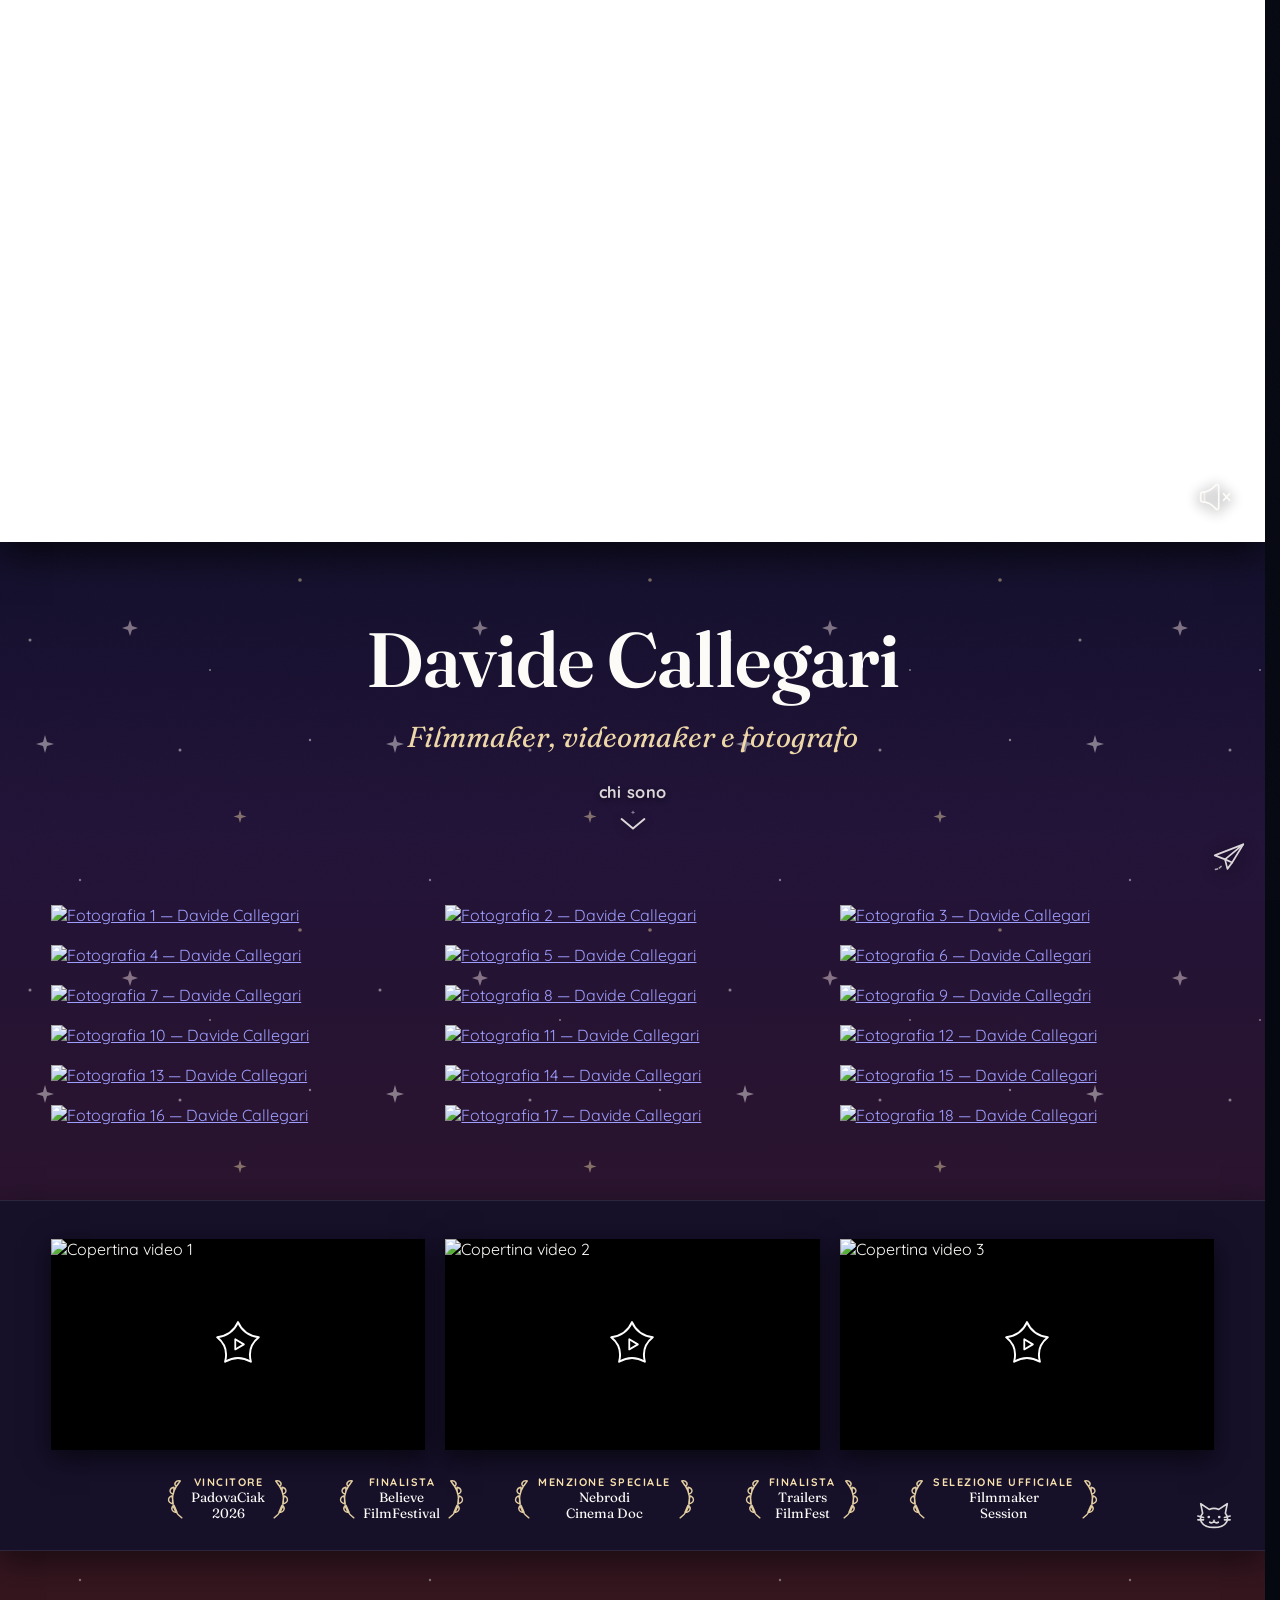
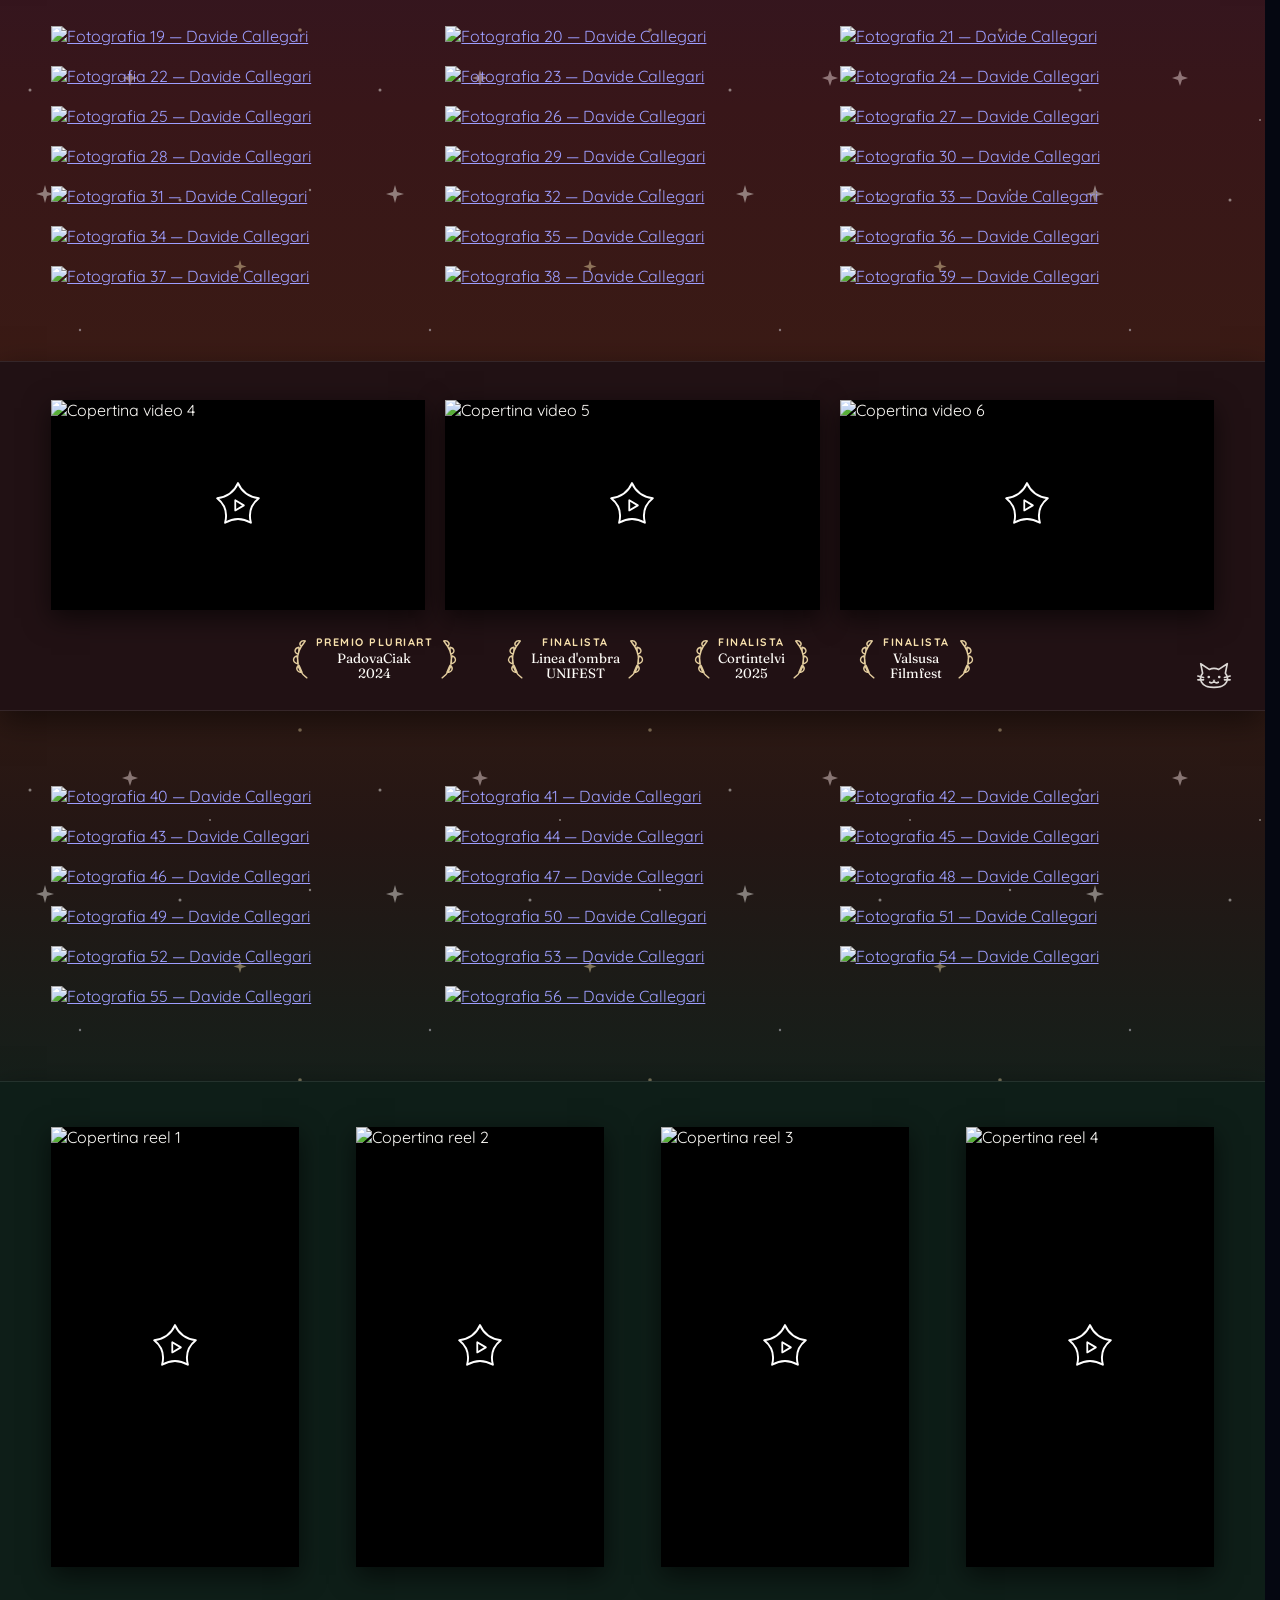
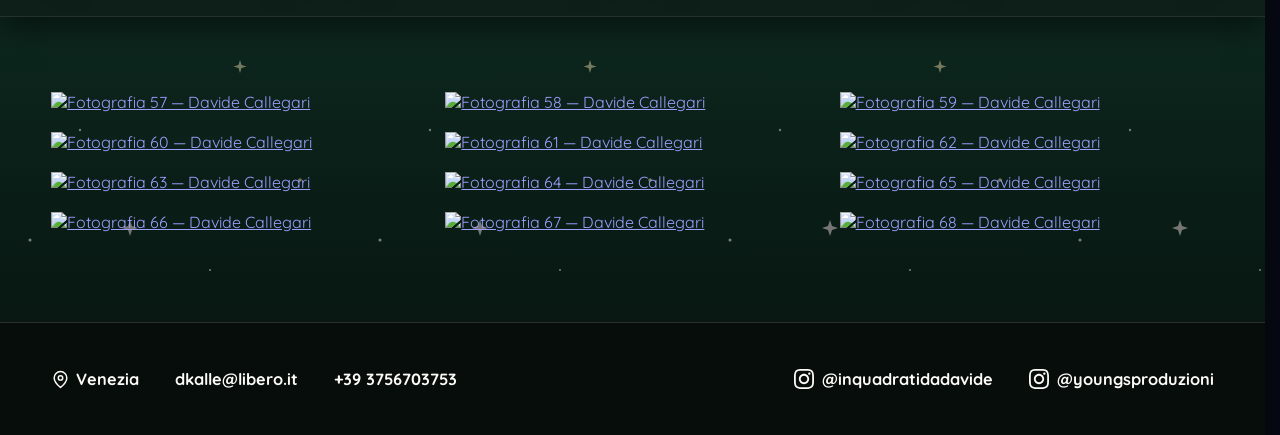
==== index.html @ bd5c9f2c "Add files via upload" ====
<!DOCTYPE html>
<html lang="it">
<head>
    <meta charset="UTF-8">
    <meta name="viewport" content="width=device-width, initial-scale=1.0, viewport-fit=cover">
    <meta name="theme-color" content="#050711">
    <meta name="color-scheme" content="dark">
    <meta name="description" content="Davide Callegari — Filmmaker, videomaker e fotografo a Venezia. Portfolio fotografico, cortometraggi e produzioni video.">
    <link rel="canonical" href="https://davidecallegari.github.io/Portfolio/">
    <title>Davide Callegari — Filmmaker, Videomaker e Fotografo | Venezia</title>

    <link rel="icon" type="image/svg+xml" href="data:image/svg+xml,%3Csvg xmlns='http://www.w3.org/2000/svg' viewBox='0 0 64 64'%3E%3Crect width='64' height='64' rx='16' fill='%230b0e26'/%3E%3Cpath d='M 32,6 Q 38.5,21.5 56,24 Q 42,35 46.5,53 Q 32,44 17.5,53 Q 22,35 8,24 Q 25.5,21.5 32,6 Z' fill='%23F9E2AE' stroke='%23FDFBF7' stroke-width='2.5' stroke-linejoin='round'/%3E%3Ccircle cx='14' cy='14' r='2' fill='%23FDFBF7' opacity='0.8'/%3E%3Cpath d='M 52,10 L 53.2,13.8 L 57,15 L 53.2,16.2 L 52,20 L 50.8,16.2 L 47,15 L 50.8,13.8 Z' fill='%23FCE8E6'/%3E%3C/svg%3E">

    <meta property="og:type" content="website">
    <meta property="og:locale" content="it_IT">
    <meta property="og:url" content="https://davidecallegari.github.io/Portfolio/">
    <meta property="og:title" content="Davide Callegari — Filmmaker, Videomaker e Fotografo (Venezia)">
    <meta property="og:description" content="Portfolio fotografico, cortometraggi e produzioni video.">
    <meta property="og:image" content="https://davidecallegari.github.io/Portfolio/img/img020.jpg">
    <meta name="twitter:card" content="summary_large_image">
    <meta name="twitter:image" content="https://davidecallegari.github.io/Portfolio/img/img020.jpg">

    <script type="application/ld+json">
    {
      "@context": "https://schema.org",
      "@type": "Person",
      "name": "Davide Callegari",
      "jobTitle": "Filmmaker, Videomaker e Fotografo",
      "url": "https://davidecallegari.github.io/Portfolio/",
      "image": "https://davidecallegari.github.io/Portfolio/img/img020.jpg",
      "email": "mailto:dkalle@libero.it",
      "telephone": "+393756703753",
      "address": {
        "@type": "PostalAddress",
        "addressLocality": "Venezia",
        "addressRegion": "Veneto",
        "addressCountry": "IT"
      },
      "sameAs": [
        "https://instagram.com/inquadratidadavide",
        "https://instagram.com/youngsproduzioni"
      ],
      "award": [
        "Vincitore PadovaCiak 2026",
        "Premio Pluriart PadovaCiak 2024",
        "Menzione speciale Nebrodi Cinema Doc",
        "Finalista Believe FilmFestival",
        "Finalista Trailers FilmFest",
        "Finalista Linea d'ombra UNIFEST",
        "Finalista Cortintelvi 2025",
        "Finalista Valsusa Filmfest"
      ]
    }
    </script>

    <link rel="preconnect" href="https://fonts.googleapis.com">
    <link rel="preconnect" href="https://fonts.gstatic.com" crossorigin>
    <link rel="preconnect" href="https://www.youtube.com">
    <link href="https://fonts.googleapis.com/css2?family=Fraunces:ital,opsz,wght@0,9..144,400;0,9..144,600;1,9..144,400&family=Quicksand:wght@500;700&display=swap" rel="stylesheet">
    <link rel="stylesheet" href="style.css">
</head>
<body>

    <svg class="svg-sprite" aria-hidden="true">
        <defs>
            <filter id="hand-ink" x="-15%" y="-15%" width="130%" height="130%">
                <feTurbulence type="fractalNoise" baseFrequency="0.045" numOctaves="2" result="noise" />
                <feDisplacementMap in="SourceGraphic" in2="noise" scale="1.15" xChannelSelector="R" yChannelSelector="G" />
            </filter>
        </defs>

        <symbol id="laurel-left" viewBox="0 0 28 56">
            <path d="M24,52 C10,42 7,22 22,5 M18,45 C11,45 9,39 14,36 C16,40 17,43 18,45 Z M13,34 C6,33 5,27 11,24 C13,28 13,31 13,34 Z M13,22 C7,20 8,14 14,13 C14,16 14,19 13,22 Z M17,12 C13,9 16,4 22,5 C20,8 19,10 17,12 Z" />
        </symbol>
        <symbol id="laurel-right" viewBox="0 0 28 56">
            <path d="M4,52 C18,42 21,22 6,5 M10,45 C17,45 19,39 14,36 C12,40 11,43 10,45 Z M15,34 C22,33 23,27 17,24 C15,28 15,31 15,34 Z M15,22 C21,20 20,14 14,13 C14,16 14,19 15,22 Z M11,12 C15,9 12,4 6,5 C8,8 9,10 11,12 Z" />
        </symbol>
        <symbol id="cute-cat-face" viewBox="0 0 40 40">
            <path d="M8,16 L6,6 L15,12 Q20,10 25,12 L34,6 L32,16 C36,21 35,31 20,31 C5,31 4,21 8,16 Z" />
            <circle class="cat-eye" cx="14.5" cy="20" r="1.4" fill="currentColor" stroke="none" />
            <circle class="cat-eye" cx="25.5" cy="20" r="1.4" fill="currentColor" stroke="none" />
            <path d="M18.5,23 L21.5,23 L20,24.8 Z" fill="currentColor" stroke="none" />
            <path d="M20,24.8 Q17.5,27 15.5,25.5 M20,24.8 Q22.5,27 24.5,25.5 M3,19 L9,20.5 M3,23 L9,23 M37,19 L31,20.5 M37,23 L31,23" />
        </symbol>
        <symbol id="cat-pose-top" viewBox="0 0 50 42">
            <path d="M14,36 C13,25 18,18 25,18 C32,18 37,25 36,36 M17,20 L15,10 L22,16 Q25,15 28,16 L35,10 L33,20" />
            <circle cx="17" cy="36" r="3" />
            <circle cx="33" cy="36" r="3" />
            <path d="M36,33 Q45,27 43,19" fill="none" />
            <circle cx="22" cy="22" r="1.1" fill="#FFFFFF" />
            <circle cx="28" cy="22" r="1.1" fill="#FFFFFF" />
        </symbol>
        <symbol id="cat-pose-side" viewBox="0 0 50 50">
            <path d="M12,46 C14,32 16,25 23,25 C30,25 32,35 30,46" />
            <circle cx="21" cy="18" r="7" />
            <path d="M15,14 L14,6 L20,11 M27,14 L28,6 L22,11 M15,28 L4,24 M15,33 L4,31" />
            <path d="M30,44 Q41,42 39,31" fill="none" />
        </symbol>
        <symbol id="star-play-icon" viewBox="0 0 64 64">
            <path d="M 32,4 Q 39,20.5 58.6,23.4 Q 43.5,35.5 48.5,54.7 Q 32,45 15.5,54.7 Q 20.5,35.5 5.4,23.4 Q 25,20.5 32,4 Z" fill="none" stroke="currentColor" stroke-width="2.5" stroke-linecap="round" stroke-linejoin="round" />
            <polygon points="28.5,26 28.5,39 39.5,32.5" fill="none" stroke="currentColor" stroke-width="2.3" stroke-linecap="round" stroke-linejoin="round" />
        </symbol>
        <symbol id="ig-logo" viewBox="0 0 24 24">
            <path d="M12 2.163c3.204 0 3.584.012 4.85.07 3.252.148 4.771 1.691 4.919 4.919.058 1.265.069 1.645.069 4.849 0 3.205-.012 3.584-.069 4.849-.149 3.225-1.664 4.771-4.919 4.919-1.266.058-1.644.07-4.85.07-3.204 0-3.584-.012-4.849-.07-3.26-.149-4.771-1.699-4.919-4.92-.058-1.265-.07-1.644-.07-4.849 0-3.204.013-3.583.07-4.849.149-3.227 1.664-4.771 4.919-4.919 1.266-.057 1.645-.069 4.849-.069zm0-2.163c-3.259 0-3.667.014-4.947.072-4.358.2-6.78 2.618-6.98 6.98-.059 1.281-.073 1.689-.073 4.948 0 3.259.014 3.668.072 4.948.2 4.358 2.618 6.78 6.98 6.98 1.281.058 1.689.072 4.948.072 3.259 0 3.668-.014 4.948-.072 4.354-.2 6.782-2.618 6.979-6.98.059-1.28.073-1.689.073-4.948 0-3.259-.014-3.667-.072-4.947-.196-4.354-2.617-6.78-6.979-6.98-1.281-.059-1.69-.073-4.949-.073zm0 5.838c-3.403 0-6.162 2.759-6.162 6.162s2.759 6.163 6.162 6.163 6.162-2.759 6.162-6.163c0-3.403-2.759-6.162-6.162-6.162zm0 10.162c-2.209 0-4-1.79-4-4 0-2.209 1.791-4 4-4s4 1.791 4 4c0 2.21-1.791 4-4 4zm6.406-11.845c-.796 0-1.441.645-1.441 1.44s.645 1.44 1.441 1.44c.795 0 1.439-.645 1.439-1.44s-.644-1.44-1.439-1.44z"/>
        </symbol>
        <symbol id="location-pin-icon" viewBox="0 0 24 24">
            <path d="M 12,2 C 7.5,2 4,5.5 4,10 C 4,15.5 12,22 12,22 C 12,22 20,15.5 20,10 C 20,5.5 16.5,2 12,2 Z" />
            <circle cx="12" cy="10" r="2.8" />
        </symbol>
        <symbol id="letter-page-icon" viewBox="0 0 24 24">
            <path d="M 5,3 L 15,3 L 19,7 L 19,21 L 5,21 Z" />
            <path d="M 14.5,3 L 14.5,7.5 L 19,7.5" />
            <line x1="8.5" y1="12" x2="15.5" y2="12" />
            <line x1="8.5" y1="16" x2="13.5" y2="16" />
        </symbol>
        <symbol id="sound-off-icon" viewBox="0 0 40 40">
            <path d="M 6,17 C 6,15 7.5,14.5 10,14.5 C 14,14.5 18.5,11 22,7.5 C 23.5,6 25,7 25,9.5 L 25,30.5 C 25,33 23.5,34 22,32.5 C 18.5,29 14,25.5 10,25.5 C 7.5,25.5 6,25 6,23 Z" />
            <path d="M 10,15 L 10,25" opacity="0.65" />
            <path d="M 30,16.5 L 36.5,23.5 M 36.5,16.5 L 30,23.5" />
        </symbol>
        <symbol id="sound-on-icon" viewBox="0 0 40 40">
            <path d="M 6,17 C 6,15 7.5,14.5 10,14.5 C 14,14.5 18.5,11 22,7.5 C 23.5,6 25,7 25,9.5 L 25,30.5 C 25,33 23.5,34 22,32.5 C 18.5,29 14,25.5 10,25.5 C 7.5,25.5 6,25 6,23 Z" />
            <path d="M 10,15 L 10,25" opacity="0.65" />
            <path d="M 29.5,15 C 32.5,17.8 32.5,22.2 29.5,25" />
            <path d="M 33.5,11 C 38,16 38,24 33.5,29" />
        </symbol>
        <symbol id="paper-plane-icon" viewBox="0 0 48 48">
            <path d="M 42,8 L 6,22 L 19,27 L 42,8 Z" />
            <path d="M 19,27 L 22,39 L 28,31" />
            <path d="M 42,8 L 28,31 L 19,27" />
            <path d="M 14,36 Q 9,41 4,39" stroke-dasharray="2.5 3" opacity="0.75" />
        </symbol>
        <symbol id="balloon-up-icon" viewBox="0 0 48 48">
            <path d="M 24,4 C 14,4 10,12 10,20 C 10,29 18,34 24,35 C 30,34 38,29 38,20 C 38,12 34,4 24,4 Z" />
            <polygon points="22,35 26,35 24,38" />
            <path d="M 24,38 Q 28,42 23,45 Q 19,47 24,48" fill="none" />
            <path d="M 16,13 Q 15,18 17,22" opacity="0.65" />
            <path d="M 21,17 L 24,13 L 27,17" />
        </symbol>
        <symbol id="holder-triangle" viewBox="0 0 40 40">
            <path d="M 3,34 L 3,6 Q 3,3 6,3 L 34,3 Q 37,3 34.5,5.5 L 5.5,34.5 Q 3,37 3,34 Z" fill="currentColor" stroke="#FDFBF7" stroke-width="1.8" stroke-linejoin="round" stroke-linecap="round" />
        </symbol>
        <symbol id="holder-tape" viewBox="0 0 82 28">
            <path d="M 5,4 Q 41,2.5 77,4 Q 79,14 77,24 Q 41,25.5 5,24 Q 3,14 5,4 Z" fill="rgba(249, 226, 174, 0.42)" stroke="#FDFBF7" stroke-width="1.7" stroke-linejoin="round" stroke-linecap="round" />
        </symbol>
        <symbol id="holder-star-pin" viewBox="0 0 36 36">
            <path d="M 18,3 Q 21.5,12.5 31.5,14 Q 23.5,20.5 26,30.5 Q 18,25 10,30.5 Q 12.5,20.5 4.5,14 Q 14.5,12.5 18,3 Z" fill="#F9E2AE" stroke="#FDFBF7" stroke-width="1.8" stroke-linejoin="round" stroke-linecap="round" />
            <circle cx="18" cy="18" r="2.2" fill="#161029" />
        </symbol>
        <symbol id="holder-peg" viewBox="0 0 24 44">
            <rect x="5" y="2" width="14" height="38" rx="6" fill="#FCE8E6" stroke="#FDFBF7" stroke-width="1.8" />
            <line x1="5" y1="21" x2="19" y2="21" stroke="#161029" stroke-width="1.6" stroke-linecap="round" />
            <circle cx="12" cy="14" r="2" fill="#161029" />
        </symbol>
        <symbol id="hanging-star-close" viewBox="0 0 54 125">
            <line x1="27" y1="-25" x2="27" y2="66" stroke="currentColor" stroke-width="1.65" stroke-dasharray="3 3" />
            <circle cx="27" cy="66" r="2.5" fill="none" stroke="currentColor" stroke-width="1.65" />
            <path d="M 27,69 Q 33,83 49,85.5 Q 36.5,95.5 40.5,111.5 Q 27,103.5 13.5,111.5 Q 17.5,95.5 5,85.5 Q 21,83 27,69 Z" fill="#090c18" stroke="currentColor" stroke-width="2.1" stroke-linejoin="round" />
            <path d="M 22.5,89.5 L 31.5,98.5 M 31.5,89.5 L 22.5,98.5" stroke="currentColor" stroke-width="2.1" stroke-linecap="round" />
        </symbol>
        <symbol id="link-chain-icon" viewBox="0 0 32 32">
            <path d="M 13,19 L 19,13" />
            <path d="M 15,10 L 18.5,6.5 C 20.8,4.2 24.5,4.2 26.8,6.5 C 29.1,8.8 29.1,12.5 26.8,14.8 L 23,18.5" />
            <path d="M 17,22 L 13.5,25.5 C 11.2,27.8 7.5,27.8 5.2,25.5 C 2.9,23.2 2.9,19.5 5.2,17.2 L 9,13.5" />
        </symbol>
        <symbol id="whimsy-arrow-prev" viewBox="0 0 48 48">
            <path d="M 38,24 C 28,22 18,23 10,24" />
            <path d="M 21,13 C 16,18 13,22 9,24 C 13,26 16,30 21,35" />
            <path d="M 41,19 L 43,24 L 41,29" stroke-width="1.6" opacity="0.75" />
        </symbol>
        <symbol id="whimsy-arrow-next" viewBox="0 0 48 48">
            <path d="M 10,24 C 20,22 30,23 38,24" />
            <path d="M 27,13 C 32,18 35,22 39,24 C 35,26 32,30 27,35" />
            <path d="M 7,19 L 5,24 L 7,29" stroke-width="1.6" opacity="0.75" />
        </symbol>
    </svg>

    <!-- 1. HERO VIDEO 21:9 -->
    <div class="hero-video-container" id="heroContainer">
        <div class="hero-click-overlay" id="heroOverlay" title="Clicca per attivare l'audio"></div>
        <button class="hero-sound-btn" id="heroSoundBtn" type="button" aria-label="Attiva o disattiva audio" title="Attiva audio">
            <svg aria-hidden="true" class="icon-sound-off"><use href="#sound-off-icon"></use></svg>
            <svg aria-hidden="true" class="icon-sound-on"><use href="#sound-on-icon"></use></svg>
        </button>
        <iframe
            id="heroIframe"
            src="https://www.youtube.com/embed/4aja6p8wSnA?enablejsapi=1&origin=https%3A%2F%2Fdavidecallegari.github.io&autoplay=1&mute=1&controls=1&loop=1&playlist=4aja6p8wSnA&rel=0&modestbranding=1&playsinline=1"
            title="Showreel Davide Callegari"
            allow="accelerometer; autoplay; clipboard-write; encrypted-media; gyroscope; picture-in-picture; web-share"
            referrerpolicy="strict-origin-when-cross-origin"
            allowfullscreen>
        </iframe>
    </div>

    <!-- 2. HEADER E BIO A SCOMPARSA -->
    <header class="header-text">
        <h1>Davide Callegari</h1>
        <p class="subtitle">Filmmaker, videomaker e fotografo</p>

        <div class="bio-toggle-wrap">
            <button class="bio-arrow-btn" id="bioArrowBtn" type="button" aria-expanded="false" aria-controls="bioDrawer">
                <span class="bio-btn-label">chi sono</span>
                <span class="bio-icon-bobber">
                    <svg aria-hidden="true" viewBox="0 0 40 28">
                        <path class="bio-sparkle" d="M 20,1 L 21.4,4.6 L 25,6 L 21.4,7.4 L 20,11 L 18.6,7.4 L 15,6 L 18.6,4.6 Z" />
                        <path d="M 8,13 L 20,23 L 32,13" />
                    </svg>
                </span>
            </button>

            <div class="bio-drawer" id="bioDrawer">
                <div class="bio-drawer-inner">
                    <div class="bio-content">
                        <div class="bio-photo-card">
                            <svg aria-hidden="true" class="bio-photo-tape"><use href="#holder-tape"></use></svg>
                            <picture>
                                <source srcset="img/webp/profile.webp" type="image/webp">
                                <img src="img/profile.jpg" alt="Davide Callegari" loading="lazy" decoding="async">
                            </picture>
                        </div>

                        <div class="bio-text-col">
                            <p>
                                Basato a Venezia, racconto storie attraverso il cinema, il video e la fotografia.<br>
                                Mi occupo di direzione della fotografia e montaggio per i social, commercial, spettacoli teatrali, e la mia passione: cortometraggi e documentari.
                            </p>
                            <p class="bio-cta-line">
                                Costruiamo la prossima storia insieme!
                            </p>
                            <a class="cv-download-link" href="Davide_Callegari_CV.pdf" target="_blank" rel="noopener">
                                <svg aria-hidden="true"><use href="#letter-page-icon"></use></svg>
                                Scarica il mio curriculum
                            </a>
                        </div>
                    </div>
                </div>
            </div>
        </div>
    </header>

    <!-- PULSANTE VIAGGIO (AEROPLANINO / PALLONCINO) -->
    <button class="magic-travel-btn" id="magicTravelBtn" type="button" aria-label="Vai ai contatti" title="Contatti">
        <svg class="icon-plane" aria-hidden="true"><use href="#paper-plane-icon"></use></svg>
        <svg class="icon-balloon" aria-hidden="true"><use href="#balloon-up-icon"></use></svg>
    </button>

    <main>
        <!-- BLOCCO 1: FOTO 001 - 018 -->
        <section class="photo-grid" aria-label="Fotografie 1–18" data-start="1" data-end="18"></section>

        <!-- PRIMA STRISCIA DI 3 VIDEO + ALLORI + BACKSTAGE -->
        <section class="video-strip-wrapper" aria-label="Video, premi e backstage — prima raccolta" data-bts-start="1">
            <div class="video-strip">
                <div class="media-card">
                    <div class="video-item" role="button" tabindex="0" aria-label="Riproduci video 1" data-video-id="9a40Hy3DSAI">
                        <a class="pdf-video-link" href="https://www.youtube.com/watch?v=9a40Hy3DSAI" target="_blank" rel="noopener" tabindex="-1" aria-hidden="true"></a>
                        <picture>
                            <source srcset="img/webp/vid001.webp" type="image/webp">
                            <img class="video-thumb" src="img/vid001.jpg" alt="Copertina video 1" loading="lazy" decoding="async">
                        </picture>
                        <div class="custom-play-btn"><svg aria-hidden="true"><use href="#star-play-icon"></use></svg></div>
                    </div>
                    <div class="media-credits">
                        <div class="media-credits-inner">
                            <span class="credit-tag">2026</span>
                            <span class="credit-role">Scrittura, Regia, Fotografia e Montaggio</span>
                        </div>
                    </div>
                </div>

                <div class="media-card">
                    <div class="video-item" role="button" tabindex="0" aria-label="Riproduci video 2" data-video-id="86RHF9YArcw">
                        <a class="pdf-video-link" href="https://www.youtube.com/watch?v=86RHF9YArcw" target="_blank" rel="noopener" tabindex="-1" aria-hidden="true"></a>
                        <picture>
                            <source srcset="img/webp/vid002.webp" type="image/webp">
                            <img class="video-thumb" src="img/vid002.jpg" alt="Copertina video 2" loading="lazy" decoding="async">
                        </picture>
                        <div class="custom-play-btn"><svg aria-hidden="true"><use href="#star-play-icon"></use></svg></div>
                    </div>
                    <div class="media-credits">
                        <div class="media-credits-inner">
                            <span class="credit-tag">2024</span>
                            <span class="credit-role">Regia, Fotografia e Montaggio</span>
                        </div>
                    </div>
                </div>

                <div class="media-card">
                    <div class="video-item" role="button" tabindex="0" aria-label="Riproduci video 3" data-video-id="VC0OFUSWQrQ">
                        <a class="pdf-video-link" href="https://www.youtube.com/watch?v=VC0OFUSWQrQ" target="_blank" rel="noopener" tabindex="-1" aria-hidden="true"></a>
                        <picture>
                            <source srcset="img/webp/vid003.webp" type="image/webp">
                            <img class="video-thumb" src="img/vid003.jpg" alt="Copertina video 3" loading="lazy" decoding="async">
                        </picture>
                        <div class="custom-play-btn"><svg aria-hidden="true"><use href="#star-play-icon"></use></svg></div>
                    </div>
                    <div class="media-credits">
                        <div class="media-credits-inner">
                            <span class="credit-tag">2024</span>
                            <span class="credit-role">Scrittura, Fotografia e Montaggio</span>
                        </div>
                    </div>
                </div>
            </div>

            <div class="laurels-row">
                <div class="laurel-badge">
                    <svg aria-hidden="true" class="laurel-branch"><use href="#laurel-left"></use></svg>
                    <div class="laurel-content">
                        <span class="laurel-podium">Vincitore</span>
                        <span class="laurel-festival">PadovaCiak<br>2026</span>
                    </div>
                    <svg aria-hidden="true" class="laurel-branch"><use href="#laurel-right"></use></svg>
                </div>
                <div class="laurel-badge">
                    <svg aria-hidden="true" class="laurel-branch"><use href="#laurel-left"></use></svg>
                    <div class="laurel-content">
                        <span class="laurel-podium">Finalista</span>
                        <span class="laurel-festival">Believe<br>FilmFestival</span>
                    </div>
                    <svg aria-hidden="true" class="laurel-branch"><use href="#laurel-right"></use></svg>
                </div>
                <div class="laurel-badge">
                    <svg aria-hidden="true" class="laurel-branch"><use href="#laurel-left"></use></svg>
                    <div class="laurel-content">
                        <span class="laurel-podium">Menzione speciale</span>
                        <span class="laurel-festival">Nebrodi<br>Cinema Doc</span>
                    </div>
                    <svg aria-hidden="true" class="laurel-branch"><use href="#laurel-right"></use></svg>
                </div>
                <div class="laurel-badge">
                    <svg aria-hidden="true" class="laurel-branch"><use href="#laurel-left"></use></svg>
                    <div class="laurel-content">
                        <span class="laurel-podium">Finalista</span>
                        <span class="laurel-festival">Trailers<br>FilmFest</span>
                    </div>
                    <svg aria-hidden="true" class="laurel-branch"><use href="#laurel-right"></use></svg>
                </div>
                <div class="laurel-badge">
                    <svg aria-hidden="true" class="laurel-branch"><use href="#laurel-left"></use></svg>
                    <div class="laurel-content">
                        <span class="laurel-podium">Selezione ufficiale</span>
                        <span class="laurel-festival">Filmmaker<br>Session</span>
                    </div>
                    <svg aria-hidden="true" class="laurel-branch"><use href="#laurel-right"></use></svg>
                </div>
            </div>

            <div class="bts-layer"></div>
            <button class="cat-toggle-btn" type="button" aria-expanded="false" aria-label="Mostra foto backstage">
                <svg aria-hidden="true"><use href="#cute-cat-face"></use></svg>
            </button>
        </section>

        <!-- BLOCCO 2: FOTO 019 - 039 -->
        <section class="photo-grid" aria-label="Fotografie 19–39" data-start="19" data-end="39"></section>

        <!-- SECONDA STRISCIA DI 3 VIDEO + ALLORI + BACKSTAGE -->
        <section class="video-strip-wrapper warm-strip" aria-label="Video, premi e backstage — seconda raccolta" data-bts-start="8">
            <div class="video-strip">
                <div class="media-card">
                    <div class="video-item" role="button" tabindex="0" aria-label="Riproduci video 4" data-video-id="nktAgFjmnHU">
                        <a class="pdf-video-link" href="https://www.youtube.com/watch?v=nktAgFjmnHU" target="_blank" rel="noopener" tabindex="-1" aria-hidden="true"></a>
                        <picture>
                            <source srcset="img/webp/vid004.webp" type="image/webp">
                            <img class="video-thumb" src="img/vid004.jpg" alt="Copertina video 4" loading="lazy" decoding="async">
                        </picture>
                        <div class="custom-play-btn"><svg aria-hidden="true"><use href="#star-play-icon"></use></svg></div>
                    </div>
                    <div class="media-credits">
                        <div class="media-credits-inner">
                            <span class="credit-tag">2025</span>
                            <span class="credit-role">Scrittura, Regia, Fotografia e Montaggio</span>
                        </div>
                    </div>
                </div>

                <div class="media-card">
                    <div class="video-item" role="button" tabindex="0" aria-label="Riproduci video 5" data-video-id="mMOQ_uHplX8">
                        <a class="pdf-video-link" href="https://www.youtube.com/watch?v=mMOQ_uHplX8" target="_blank" rel="noopener" tabindex="-1" aria-hidden="true"></a>
                        <picture>
                            <source srcset="img/webp/vid005.webp" type="image/webp">
                            <img class="video-thumb" src="img/vid005.jpg" alt="Copertina video 5" loading="lazy" decoding="async">
                        </picture>
                        <div class="custom-play-btn"><svg aria-hidden="true"><use href="#star-play-icon"></use></svg></div>
                    </div>
                    <div class="media-credits">
                        <div class="media-credits-inner">
                            <span class="credit-tag">2026</span>
                            <span class="credit-role">Fotografia e Montaggio</span>
                        </div>
                    </div>
                </div>

                <div class="media-card">
                    <div class="video-item" role="button" tabindex="0" aria-label="Riproduci video 6" data-video-id="4HT3OBEWtPw">
                        <a class="pdf-video-link" href="https://www.youtube.com/watch?v=4HT3OBEWtPw" target="_blank" rel="noopener" tabindex="-1" aria-hidden="true"></a>
                        <picture>
                            <source srcset="img/webp/vid006.webp" type="image/webp">
                            <img class="video-thumb" src="img/vid006.jpg" alt="Copertina video 6" loading="lazy" decoding="async">
                        </picture>
                        <div class="custom-play-btn"><svg aria-hidden="true"><use href="#star-play-icon"></use></svg></div>
                    </div>
                    <div class="media-credits">
                        <div class="media-credits-inner">
                            <span class="credit-tag">2025</span>
                            <span class="credit-role">Scrittura, Regia, Fotografia e Montaggio</span>
                        </div>
                    </div>
                </div>
            </div>

            <div class="laurels-row">
                <div class="laurel-badge">
                    <svg aria-hidden="true" class="laurel-branch"><use href="#laurel-left"></use></svg>
                    <div class="laurel-content">
                        <span class="laurel-podium">Premio Pluriart</span>
                        <span class="laurel-festival">PadovaCiak<br>2024</span>
                    </div>
                    <svg aria-hidden="true" class="laurel-branch"><use href="#laurel-right"></use></svg>
                </div>
                <div class="laurel-badge">
                    <svg aria-hidden="true" class="laurel-branch"><use href="#laurel-left"></use></svg>
                    <div class="laurel-content">
                        <span class="laurel-podium">Finalista</span>
                        <span class="laurel-festival">Linea d'ombra<br>UNIFEST</span>
                    </div>
                    <svg aria-hidden="true" class="laurel-branch"><use href="#laurel-right"></use></svg>
                </div>
                <div class="laurel-badge">
                    <svg aria-hidden="true" class="laurel-branch"><use href="#laurel-left"></use></svg>
                    <div class="laurel-content">
                        <span class="laurel-podium">Finalista</span>
                        <span class="laurel-festival">Cortintelvi<br>2025</span>
                    </div>
                    <svg aria-hidden="true" class="laurel-branch"><use href="#laurel-right"></use></svg>
                </div>
                <div class="laurel-badge">
                    <svg aria-hidden="true" class="laurel-branch"><use href="#laurel-left"></use></svg>
                    <div class="laurel-content">
                        <span class="laurel-podium">Finalista</span>
                        <span class="laurel-festival">Valsusa<br>Filmfest</span>
                    </div>
                    <svg aria-hidden="true" class="laurel-branch"><use href="#laurel-right"></use></svg>
                </div>
            </div>

            <div class="bts-layer"></div>
            <button class="cat-toggle-btn" type="button" aria-expanded="false" aria-label="Mostra foto backstage">
                <svg aria-hidden="true"><use href="#cute-cat-face"></use></svg>
            </button>
        </section>

        <!-- BLOCCO 3: FOTO 040 - 056 -->
        <section class="photo-grid" aria-label="Fotografie 40–56" data-start="40" data-end="56"></section>

        <!-- TERZA STRISCIA: 4 REEL VERTICALI DA INSTAGRAM -->
        <section class="video-strip-wrapper green-strip" aria-label="Reel Instagram">
            <div class="reel-strip">
                <div class="media-card">
                    <div class="reel-item" role="button" tabindex="0" aria-label="Riproduci reel 1" data-reel-id="DBtp_pJIaGO">
                        <a class="pdf-video-link" href="https://www.instagram.com/reel/DBtp_pJIaGO/" target="_blank" rel="noopener" tabindex="-1" aria-hidden="true"></a>
                        <picture>
                            <source srcset="img/webp/reel001.webp" type="image/webp">
                            <img class="video-thumb" src="img/reel001.jpg" alt="Copertina reel 1" loading="lazy" decoding="async">
                        </picture>
                        <div class="custom-play-btn"><svg aria-hidden="true"><use href="#star-play-icon"></use></svg></div>
                    </div>
                    <div class="media-credits">
                        <div class="media-credits-inner">
                            <span class="credit-tag">2025</span>
                            <span class="credit-role">EOS Biosapori</span>
                        </div>
                    </div>
                </div>

                <div class="media-card">
                    <div class="reel-item" role="button" tabindex="0" aria-label="Riproduci reel 2" data-reel-id="DZ4XXN4ge1t">
                        <a class="pdf-video-link" href="https://www.instagram.com/reel/DZ4XXN4ge1t/" target="_blank" rel="noopener" tabindex="-1" aria-hidden="true"></a>
                        <picture>
                            <source srcset="img/webp/reel002.webp" type="image/webp">
                            <img class="video-thumb" src="img/reel002.jpg" alt="Copertina reel 2" loading="lazy" decoding="async">
                        </picture>
                        <div class="custom-play-btn"><svg aria-hidden="true"><use href="#star-play-icon"></use></svg></div>
                    </div>
                    <div class="media-credits">
                        <div class="media-credits-inner">
                            <span class="credit-tag">2026</span>
                            <span class="credit-role">EOS Calendula</span>
                        </div>
                    </div>
                </div>

                <div class="media-card">
                    <div class="reel-item" role="button" tabindex="0" aria-label="Riproduci reel 3" data-reel-id="DENng7ZOuzV">
                        <a class="pdf-video-link" href="https://www.instagram.com/reel/DENng7ZOuzV/" target="_blank" rel="noopener" tabindex="-1" aria-hidden="true"></a>
                        <picture>
                            <source srcset="img/webp/reel003.webp" type="image/webp">
                            <img class="video-thumb" src="img/reel003.jpg" alt="Copertina reel 3" loading="lazy" decoding="async">
                        </picture>
                        <div class="custom-play-btn"><svg aria-hidden="true"><use href="#star-play-icon"></use></svg></div>
                    </div>
                    <div class="media-credits">
                        <div class="media-credits-inner">
                            <span class="credit-tag">2024</span>
                            <span class="credit-role">UniFERPI Padova</span>
                        </div>
                    </div>
                </div>

                <div class="media-card">
                    <div class="reel-item" role="button" tabindex="0" aria-label="Riproduci reel 4" data-reel-id="DGcyRN5CkK0">
                        <a class="pdf-video-link" href="https://www.instagram.com/reel/DGcyRN5CkK0/" target="_blank" rel="noopener" tabindex="-1" aria-hidden="true"></a>
                        <picture>
                            <source srcset="img/webp/reel004.webp" type="image/webp">
                            <img class="video-thumb" src="img/reel004.jpg" alt="Copertina reel 4" loading="lazy" decoding="async">
                        </picture>
                        <div class="custom-play-btn"><svg aria-hidden="true"><use href="#star-play-icon"></use></svg></div>
                    </div>
                    <div class="media-credits">
                        <div class="media-credits-inner">
                            <span class="credit-tag">2025</span>
                            <span class="credit-role">Irruzioni Festival</span>
                        </div>
                    </div>
                </div>
            </div>
        </section>

        <!-- BLOCCO 4: FOTO 057 - 068 -->
        <section class="photo-grid" aria-label="Fotografie 57–68" data-start="57" data-end="68"></section>
    </main>

    <!-- 5. FOOTER -->
    <footer id="contactFooter">
        <div class="footer-left">
            <span class="footer-location">
                <svg aria-hidden="true" class="pin-icon"><use href="#location-pin-icon"></use></svg>
                Venezia
            </span>
            <a href="mailto:dkalle@libero.it" data-copy="dkalle@libero.it" title="Clicca per copiare l'email">
                <span class="copy-toast" aria-hidden="true">Copiato!</span>
                dkalle@libero.it
            </a>
            <a href="tel:+393756703753" data-copy="+39 3756703753" title="Clicca per copiare il numero">
                <span class="copy-toast" aria-hidden="true">Copiato!</span>
                +39 3756703753
            </a>
        </div>
        <div class="footer-right">
            <a href="https://instagram.com/inquadratidadavide" target="_blank" rel="noopener noreferrer">
                <svg aria-hidden="true" class="ig-icon"><use href="#ig-logo"></use></svg>
                @inquadratidadavide
            </a>
            <a href="https://instagram.com/youngsproduzioni" target="_blank" rel="noopener noreferrer">
                <svg aria-hidden="true" class="ig-icon"><use href="#ig-logo"></use></svg>
                @youngsproduzioni
            </a>
        </div>
        <span class="sr-only" id="contactStatus" role="status" aria-live="polite"></span>
    </footer>

    <!-- 6. LIGHTBOX WHIMSY -->
    <div class="lightbox-modal" id="lightboxModal" role="dialog" aria-modal="true" aria-hidden="true" aria-label="Visualizzatore fotografia">
        <button class="lb-share-btn" id="lbShareBtn" type="button" aria-label="Copia link foto" title="Copia link foto">
            <svg aria-hidden="true"><use href="#link-chain-icon"></use></svg>
            <span class="share-toast" id="shareToast" aria-live="polite">Copiato!</span>
        </button>

        <button class="lb-hanging-close" id="lbCloseBtn" type="button" aria-label="Chiudi foto" title="Chiudi">
            <svg aria-hidden="true"><use href="#hanging-star-close"></use></svg>
        </button>

        <button class="lb-nav-btn lb-prev" id="lbPrevBtn" type="button" aria-label="Foto precedente">
            <svg aria-hidden="true"><use href="#whimsy-arrow-prev"></use></svg>
        </button>

        <div class="lightbox-stage" id="lightboxStage" data-section="1">
            <img class="lightbox-img" id="lightboxImg" alt="Fotografia ingrandita">

            <div class="lb-holder-layer">
                <svg aria-hidden="true" class="lb-mount mount-sec-1 tri-tl"><use href="#holder-triangle"></use></svg>
                <svg aria-hidden="true" class="lb-mount mount-sec-1 tri-tr"><use href="#holder-triangle"></use></svg>
                <svg aria-hidden="true" class="lb-mount mount-sec-1 tri-bl"><use href="#holder-triangle"></use></svg>
                <svg aria-hidden="true" class="lb-mount mount-sec-1 tri-br"><use href="#holder-triangle"></use></svg>

                <svg aria-hidden="true" class="lb-mount mount-sec-2 tape-tr"><use href="#holder-tape"></use></svg>
                <svg aria-hidden="true" class="lb-mount mount-sec-2 tape-bl"><use href="#holder-tape"></use></svg>

                <svg aria-hidden="true" class="lb-mount mount-sec-3 star-pin-tl"><use href="#holder-star-pin"></use></svg>
                <svg aria-hidden="true" class="lb-mount mount-sec-3 star-pin-tr"><use href="#holder-star-pin"></use></svg>
                <svg aria-hidden="true" class="lb-mount mount-sec-3 star-pin-bl"><use href="#holder-star-pin"></use></svg>
                <svg aria-hidden="true" class="lb-mount mount-sec-3 star-pin-br"><use href="#holder-star-pin"></use></svg>

                <svg aria-hidden="true" class="lb-mount mount-sec-4 peg-left"><use href="#holder-peg"></use></svg>
                <svg aria-hidden="true" class="lb-mount mount-sec-4 peg-right"><use href="#holder-peg"></use></svg>
            </div>
        </div>

        <button class="lb-nav-btn lb-next" id="lbNextBtn" type="button" aria-label="Foto successiva">
            <svg aria-hidden="true"><use href="#whimsy-arrow-next"></use></svg>
        </button>
    </div>

    <script src="script.js"></script>
</body>
</html>
---- style.css ----
/* =========================================================
   1. VARIABILI, SCALA TIPOGRAFICA E RESET
   ========================================================= */
:root {
    color-scheme: dark;
    --strip-dark-1: #161029;
    --strip-dark-2: #211114;
    --strip-dark-3: #0e1e18;
    --footer-dark: #070d0a;
    --accent-dark: #1e162b;
    --text-light-pastel: #FDFBF7;
    --subtitle-pastel: #F9E2AE;
    --grain-url: url("data:image/svg+xml,%3Csvg xmlns='http://www.w3.org/2000/svg' width='180' height='180'%3E%3Cfilter id='n'%3E%3CfeTurbulence type='fractalNoise' baseFrequency='0.8' numOctaves='3' stitchTiles='stitch'/%3E%3C/filter%3E%3Crect width='180' height='180' filter='url(%23n)' opacity='0.5'/%3E%3C/svg%3E");

    --font-display: 'Fraunces', serif;
    --font-sans: 'Quicksand', sans-serif;
    --fs-ui: 1.02rem;
    --fs-body: 1.02rem;
    --fs-sm: 0.84rem;
    --fs-xs: 0.68rem;

    --icon-action-size: 38px;
    --btn-touch-size: 46px;

    --ease-smooth: cubic-bezier(0.22, 1, 0.36, 1);
    --ease-spring: cubic-bezier(0.34, 1.56, 0.64, 1);
    --dur-fast: 0.28s;
    --dur-med: 0.45s;
}

*, *::before, *::after {
    box-sizing: border-box;
    margin: 0;
    padding: 0;
    -webkit-tap-highlight-color: transparent;
}

html {
    /* Evita lo scatto laterale di 15px quando il Lightbox blocca lo scroll */
    scrollbar-gutter: stable;
}

::selection {
    background-color: var(--subtitle-pastel);
    color: #050711;
}

:focus-visible {
    outline: 2px dashed var(--subtitle-pastel);
    outline-offset: 4px;
}

.svg-sprite {
    position: absolute;
    width: 0;
    height: 0;
    overflow: hidden;
    pointer-events: none;
}

button svg,
button span {
    pointer-events: none;
}

body {
    background-color: #050711;
    background-image:
        url("data:image/svg+xml,%3Csvg xmlns='http://www.w3.org/2000/svg' width='350' height='350' viewBox='0 0 350 350'%3E%3Cg fill='%23FDFBF7' fill-opacity='0.45'%3E%3Cpath d='M45 35 L47 42 L54 44 L47 46 L45 53 L43 46 L36 44 L43 42 Z'/%3E%3Cpath d='M240 110 L241.5 115 L246.5 116.5 L241.5 118 L240 123 L238.5 118 L233.5 116.5 L238.5 115 Z' fill='%23F9E2AE'/%3E%3Cpath d='M130 270 L132 276 L138 278 L132 280 L130 286 L128 280 L122 278 L128 276 Z' fill='%23FCE8E6'/%3E%3Ccircle cx='180' cy='50' r='1.5'/%3E%3Ccircle cx='80' cy='180' r='1.2' fill='%23EAE4F2'/%3E%3Ccircle cx='300' cy='230' r='1.8' fill='%23F9E2AE'/%3E%3Ccircle cx='210' cy='320' r='1'/%3E%3Ccircle cx='30' cy='290' r='1.5'/%3E%3Ccircle cx='310' cy='40' r='1.2'/%3E%3C/g%3E%3C/svg%3E"),
        linear-gradient(
            180deg,
            #04060f 0%,
            #0b0e26 11%,
            #221338 23%,
            #2c142c 35%,
            #381619 47%,
            #3b1d12 58%,
            #241614 67%,
            #11221c 76%,
            #0c261d 89%,
            #06110d 100%
        );
    background-repeat: repeat, no-repeat;
    color: var(--text-light-pastel);
    font-family: var(--font-sans);
    overflow-x: hidden;
    -webkit-font-smoothing: antialiased;
}

body::after {
    content: "";
    position: fixed;
    inset: 0;
    pointer-events: none;
    z-index: 999;
    background-image: var(--grain-url);
    background-repeat: repeat;
    background-size: 180px 180px;
    opacity: 0.055;
    mix-blend-mode: overlay;
}

/* =========================================================
   2. HERO VIDEO 21:9 E CONTROLLO AUDIO
   ========================================================= */
.hero-video-container {
    position: relative;
    width: 100%;
    aspect-ratio: 21 / 9;
    background-color: #000;
    overflow: hidden;
    box-shadow: 0 12px 35px rgba(0, 0, 0, 0.7);
    cursor: pointer;
}

.hero-video-container iframe {
    width: 100%;
    height: 100%;
    border: none;
    display: block;
    pointer-events: none;
}

.hero-video-container.interactive iframe {
    pointer-events: auto;
}

.hero-click-overlay {
    position: absolute;
    inset: 0;
    z-index: 2;
}

.hero-video-container.interactive .hero-click-overlay {
    display: none;
}

.hero-sound-btn {
    position: absolute;
    bottom: clamp(12px, 2vw, 22px);
    right: 2.2vw;
    z-index: 5;
    background: none;
    border: none;
    color: var(--text-light-pastel);
    width: var(--btn-touch-size);
    height: var(--btn-touch-size);
    display: flex;
    align-items: center;
    justify-content: center;
    cursor: pointer;
    opacity: 0.85;
    transition: color var(--dur-fast) var(--ease-smooth), opacity var(--dur-fast) var(--ease-smooth), transform var(--dur-fast) var(--ease-smooth), filter var(--dur-fast) var(--ease-smooth);
    filter: drop-shadow(0 2px 7px rgba(0, 0, 0, 0.85));
}

.hero-sound-btn.unmuted {
    opacity: 1;
    color: var(--subtitle-pastel);
    filter: drop-shadow(0 0 10px rgba(249, 226, 174, 0.85)) drop-shadow(0 2px 6px rgba(0, 0, 0, 0.7));
}

.hero-sound-btn svg {
    width: var(--icon-action-size);
    height: var(--icon-action-size);
    stroke: currentColor;
    fill: none;
    stroke-width: 1.8;
    stroke-linecap: round;
    stroke-linejoin: round;
    filter: url(#hand-ink);
    overflow: visible;
}

.hero-sound-btn .icon-sound-on { display: none; }
.hero-sound-btn.unmuted .icon-sound-off { display: none; }
.hero-sound-btn.unmuted .icon-sound-on { display: block; }

/* =========================================================
   3. HEADER, PULSANTE "chi sono" + BIO
   ========================================================= */
.header-text {
    text-align: center;
    padding: 70px 20px 65px;
}

.header-text h1 {
    font-family: var(--font-display);
    font-size: clamp(2.6rem, 6vw, 5rem);
    font-weight: 600;
    letter-spacing: -1px;
    margin-bottom: 12px;
}

.header-text .subtitle {
    font-family: var(--font-display);
    font-style: italic;
    font-size: clamp(1.15rem, 2.5vw, 1.8rem);
    color: var(--subtitle-pastel);
    opacity: 0.95;
}

.bio-toggle-wrap {
    margin-top: 22px;
    display: flex;
    flex-direction: column;
    align-items: center;
}

.bio-arrow-btn {
    background: none;
    border: none;
    color: var(--text-light-pastel);
    cursor: pointer;
    min-width: 44px;
    min-height: 44px;
    padding: 6px 18px;
    display: inline-flex;
    flex-direction: column;
    align-items: center;
    gap: 4px;
    opacity: 0.85;
    transition: opacity var(--dur-fast) var(--ease-smooth), color var(--dur-fast) var(--ease-smooth);
}

.bio-btn-label {
    font-family: var(--font-sans);
    font-size: var(--fs-ui);
    font-weight: 700;
    letter-spacing: 0.3px;
    text-shadow: 0 2px 6px rgba(0, 0, 0, 0.65);
}

.bio-arrow-btn.open {
    opacity: 1;
    color: var(--subtitle-pastel);
}

.bio-icon-bobber {
    display: flex;
    align-items: center;
    justify-content: center;
    filter: drop-shadow(0 2px 6px rgba(0, 0, 0, 0.5));
    transition: filter var(--dur-fast) var(--ease-smooth);
}

.bio-arrow-btn.open .bio-icon-bobber {
    filter: drop-shadow(0 0 10px rgba(249, 226, 174, 0.85));
}

.bio-arrow-btn svg {
    width: 38px;
    height: 28px;
    stroke: currentColor;
    fill: none;
    stroke-width: 2;
    stroke-linecap: round;
    stroke-linejoin: miter;
    filter: url(#hand-ink);
    overflow: visible;
    transform-origin: 20px 14px;
    transition: transform var(--dur-med) var(--ease-smooth);
}

.bio-arrow-btn.open svg {
    transform: rotate(180deg);
}

.bio-sparkle {
    fill: currentColor;
    stroke: none;
    transform-origin: 20px 6px;
    opacity: 0.55;
    transform: scale(0.45);
    transition: transform var(--dur-med) var(--ease-spring), opacity var(--dur-fast) var(--ease-smooth);
}

.bio-arrow-btn.open .bio-sparkle {
    opacity: 1;
    transform: scale(1);
}

@keyframes arrow-hover-bob {
    0%, 100% { transform: translateY(0); }
    50% { transform: translateY(5px); }
}

.bio-drawer {
    display: grid;
    grid-template-rows: 0fr;
    width: 100%;
    max-width: 920px;
    padding: 0 20px;
    transition: grid-template-rows var(--dur-med) var(--ease-smooth);
}

.bio-drawer.open {
    grid-template-rows: 1fr;
}

.bio-drawer-inner {
    overflow: hidden;
}

.bio-content {
    position: relative;
    opacity: 0;
    transform: translateY(-6px);
    transition: opacity var(--dur-med) var(--ease-smooth), transform var(--dur-med) var(--ease-smooth);
    padding: 20px 175px 12px;
    display: flex;
    flex-direction: column;
    align-items: center;
    text-align: center;
}

.bio-drawer.open .bio-content {
    opacity: 1;
    transform: translateY(0);
    transition-delay: 0.06s;
}

.bio-photo-card {
    position: absolute;
    left: 12px;
    top: 50%;
    transform: translateY(-50%) rotate(-4.5deg);
    width: 132px;
    aspect-ratio: 4 / 5;
    background-color: var(--accent-dark);
    padding: 3px;
    box-shadow: 0 12px 28px rgba(0, 0, 0, 0.78);
}

.bio-photo-card::before {
    content: "";
    position: absolute;
    inset: 0;
    border: 2px solid var(--text-light-pastel);
    filter: url(#hand-ink);
    pointer-events: none;
    z-index: 2;
}

.bio-photo-card picture,
.bio-photo-card img {
    width: 100%;
    height: 100%;
    object-fit: cover;
    display: block;
}

.bio-photo-tape {
    position: absolute;
    top: -11px;
    left: 50%;
    transform: translateX(-50%) rotate(4deg);
    width: 58px;
    height: 20px;
    z-index: 3;
    pointer-events: none;
    filter: url(#hand-ink);
}

.bio-text-col {
    max-width: 540px;
    text-align: center;
}

.bio-content p {
    font-size: var(--fs-body);
    font-weight: 500;
    line-height: 1.75;
    color: var(--text-light-pastel);
    opacity: 0.92;
    text-wrap: balance;
}

.bio-content .bio-cta-line {
    margin-top: 12px;
}

.cv-download-link {
    display: inline-flex;
    align-items: center;
    gap: 8px;
    margin-top: 16px;
    padding: 6px 4px;
    color: var(--subtitle-pastel);
    font-size: var(--fs-ui);
    font-weight: 700;
    text-decoration: none;
    opacity: 0.92;
    transition: opacity var(--dur-fast) var(--ease-smooth);
}

.cv-download-link:hover {
    opacity: 1;
    text-decoration: underline;
}

.cv-download-link svg {
    width: 20px;
    height: 20px;
    stroke: currentColor;
    fill: none;
    stroke-width: 1.85;
    stroke-linecap: round;
    stroke-linejoin: round;
    filter: url(#hand-ink);
}

/* =========================================================
   4. PULSANTE VIAGGIO (AEROPLANINO -> PALLONCINO)
   ========================================================= */
.magic-travel-btn {
    position: fixed;
    bottom: calc(20px + env(safe-area-inset-bottom, 0px));
    right: 2.2vw;
    background: none;
    border: none;
    color: var(--text-light-pastel);
    cursor: pointer;
    width: var(--btn-touch-size);
    height: var(--btn-touch-size);
    display: inline-flex;
    align-items: center;
    justify-content: center;
    z-index: 900;
    opacity: 0.85;
    transform: translateY(var(--travel-y, 0px));
    transition: color var(--dur-fast) var(--ease-smooth), opacity var(--dur-fast) var(--ease-smooth), filter var(--dur-fast) var(--ease-smooth);
    filter: drop-shadow(0 4px 10px rgba(0, 0, 0, 0.75));
}

.magic-travel-btn svg {
    position: absolute;
    width: var(--icon-action-size);
    height: var(--icon-action-size);
    stroke: currentColor;
    fill: none;
    stroke-width: 2.15;
    stroke-linecap: round;
    stroke-linejoin: round;
    filter: url(#hand-ink);
    overflow: visible;
    transition: opacity var(--dur-fast) var(--ease-smooth), transform var(--dur-fast) var(--ease-smooth);
}

.magic-travel-btn .icon-plane {
    opacity: 1;
    transform: scale(1);
}

.magic-travel-btn .icon-balloon {
    opacity: 0;
    transform: scale(0.55);
    pointer-events: none;
}

.magic-travel-btn.is-balloon .icon-plane {
    opacity: 0;
    transform: scale(0.55);
    pointer-events: none;
}

.magic-travel-btn.is-balloon .icon-balloon {
    opacity: 1;
    transform: scale(1);
}

/* =========================================================
   5. GRIGLIA FOTOGRAFICA DINAMICA (MASONRY)
   ========================================================= */
.photo-grid {
    display: flex;
    gap: 20px;
    padding: 0 4vw;
    max-width: 1600px;
    margin: 0 auto 60px;
    position: relative;
    z-index: 1;
    align-items: flex-start;
}

.masonry-col {
    flex: 1;
    display: flex;
    flex-direction: column;
    gap: 20px;
    min-width: 0;
}

.masonry-col > a {
    display: block;
    width: 100%;
}

.photo-grid picture {
    display: block;
    width: 100%;
}

.photo-grid img {
    width: 100%;
    height: auto;
    min-height: 180px;
    display: block;
    cursor: pointer;
    background-color: rgba(30, 22, 43, 0.3);
    opacity: 0;
    transition: opacity var(--dur-med) var(--ease-smooth), transform var(--dur-fast) var(--ease-smooth), box-shadow var(--dur-fast) var(--ease-smooth);
}

.photo-grid img.loaded {
    min-height: 0;
    opacity: 1;
    background-color: transparent;
}

/* =========================================================
   6. STRISCE VIDEO, REEL, CREDITI PERMANENTI, ALLORI E BACKSTAGE
   ========================================================= */
.video-strip-wrapper {
    position: relative;
    background-color: var(--strip-dark-1);
    padding: 38px 0 28px;
    margin: 75px 0;
    border-block: 1px solid rgba(253, 251, 247, 0.09);
    box-shadow: 0 10px 30px rgba(0, 0, 0, 0.5);
    z-index: 10;
}

.video-strip-wrapper.warm-strip { background-color: var(--strip-dark-2); }
.video-strip-wrapper.green-strip {
    background-color: var(--strip-dark-3);
    padding: 45px 0;
}

.video-strip, .reel-strip {
    position: relative;
    z-index: 5;
    display: grid;
    padding: 0 4vw;
    max-width: 1600px;
    margin: 0 auto;
}

.video-strip {
    grid-template-columns: repeat(3, 1fr);
    gap: 20px;
    align-items: start;
}

.reel-strip {
    grid-template-columns: repeat(4, 1fr);
    gap: clamp(20px, 4.5vw, 80px);
    align-items: start;
}

.media-card {
    display: flex;
    flex-direction: column;
    width: 100%;
}

.video-item, .reel-item {
    position: relative;
    width: 100%;
    aspect-ratio: 16 / 9;
    overflow: hidden;
    box-shadow: 0 8px 25px rgba(0, 0, 0, 0.6);
    background-color: #000;
    cursor: pointer;
    transition: box-shadow var(--dur-fast) var(--ease-smooth);
}

.reel-item { aspect-ratio: 9 / 16; }

.video-item picture,
.reel-item picture {
    display: block;
    width: 100%;
    height: 100%;
}

.video-item.is-playing picture,
.reel-item.is-playing picture,
.video-item.is-playing .custom-play-btn,
.reel-item.is-playing .custom-play-btn {
    display: none;
}

.video-thumb {
    width: 100%;
    height: 100%;
    object-fit: cover;
    display: block;
}

.pdf-video-link { display: none; }

.custom-play-btn svg,
.laurel-branch,
.leaning-cat,
.cat-toggle-btn svg {
    filter: url(#hand-ink);
}

.custom-play-btn {
    position: absolute;
    top: 50%;
    left: 50%;
    transform: translate(-50%, -50%);
    width: 50px;
    height: 50px;
    color: #FFFFFF;
    display: flex;
    align-items: center;
    justify-content: center;
    pointer-events: none;
    transition: color var(--dur-fast) var(--ease-smooth), filter var(--dur-fast) var(--ease-smooth);
    filter: drop-shadow(0 2px 6px rgba(0, 0, 0, 0.65));
}

.custom-play-btn svg {
    width: 100%;
    height: 100%;
    overflow: visible;
}

.video-item iframe {
    width: 100%;
    height: 100%;
    border: none;
    display: block;
}

.reel-item iframe.ig-embed-clean {
    position: absolute;
    top: -54px;
    left: -2px;
    width: calc(100% + 4px);
    height: calc(100% + 170px);
    border: none;
}

.media-credits {
    display: grid;
    grid-template-rows: 0fr;
    opacity: 0;
    transition: grid-template-rows var(--dur-med) var(--ease-smooth), opacity var(--dur-med) var(--ease-smooth), margin-top var(--dur-med) var(--ease-smooth);
    text-align: center;
}

.media-card.is-active .media-credits {
    grid-template-rows: 1fr;
    opacity: 1;
    margin-top: 10px;
}

.media-credits-inner {
    min-height: 0;
    overflow: hidden;
    display: flex;
    flex-wrap: wrap;
    align-items: baseline;
    justify-content: center;
    gap: 8px;
    font-size: var(--fs-sm);
    line-height: 1.35;
    padding: 2px 4px;
}

.credit-tag {
    font-family: var(--font-display);
    font-style: italic;
    color: var(--subtitle-pastel);
}

.credit-role {
    font-family: var(--font-sans);
    font-weight: 700;
    color: var(--text-light-pastel);
    opacity: 0.92;
}

/* Allori Festival */
.laurels-row {
    position: relative;
    z-index: 5;
    display: flex;
    justify-content: center;
    align-items: center;
    flex-wrap: wrap;
    gap: 24px 42px;
    margin: 22px auto 0;
    padding: 0 70px;
    max-width: 1600px;
}

.laurel-badge {
    display: inline-flex;
    align-items: center;
    gap: 6px;
}

.laurel-branch {
    width: 22px;
    height: 46px;
    stroke: var(--subtitle-pastel);
    fill: none;
    stroke-width: 1.75;
    stroke-linecap: round;
    stroke-linejoin: round;
    opacity: 0.9;
}

.laurel-content {
    text-align: center;
    display: flex;
    flex-direction: column;
    line-height: 1.15;
}

.laurel-podium {
    font-size: var(--fs-xs);
    text-transform: uppercase;
    letter-spacing: 1.5px;
    color: var(--subtitle-pastel);
    font-weight: 700;
    margin-bottom: 2px;
}

.laurel-festival {
    font-family: var(--font-display);
    font-size: var(--fs-sm);
}

/* Pulsante Gattino */
.cat-toggle-btn {
    position: absolute;
    bottom: 10px;
    right: 2.2vw;
    background: none;
    border: none;
    cursor: pointer;
    width: var(--btn-touch-size);
    height: var(--btn-touch-size);
    display: flex;
    align-items: center;
    justify-content: center;
    z-index: 30;
    color: var(--text-light-pastel);
    opacity: 0.85;
    transition: opacity var(--dur-fast) var(--ease-smooth), color var(--dur-fast) var(--ease-smooth), filter var(--dur-fast) var(--ease-smooth);
}

.cat-toggle-btn.active {
    opacity: 1;
    color: var(--subtitle-pastel);
    filter: drop-shadow(0 0 8px rgba(249, 226, 174, 0.65));
}

.cat-toggle-btn.pop-anim {
    animation: cat-press-bounce 0.45s var(--ease-spring);
}

.cat-toggle-btn svg {
    width: var(--icon-action-size);
    height: var(--icon-action-size);
    stroke: currentColor;
    fill: none;
    stroke-width: 1.75;
    stroke-linecap: round;
    stroke-linejoin: round;
    overflow: visible;
}

.cat-eye {
    transform-box: fill-box;
    transform-origin: center;
    animation: cat-blink 5.5s infinite ease-in-out;
}

@keyframes cat-blink {
    0%, 92%, 96%, 100% { transform: scaleY(1); }
    94% { transform: scaleY(0.08); }
}

@keyframes cat-press-bounce {
    0% { transform: scale(1) rotate(0deg); }
    35% { transform: scale(1.22) rotate(-7deg); }
    70% { transform: scale(0.95) rotate(4deg); }
    100% { transform: scale(1) rotate(0deg); }
}

/* 7 Foto Backstage */
.bts-layer {
    position: absolute;
    inset: 0;
    pointer-events: none;
    z-index: 20;
}

.bts-card {
    position: absolute;
    width: clamp(115px, 14vw, 210px);
    background-color: var(--accent-dark);
    padding: 3px;
    box-shadow: 0 10px 25px rgba(0, 0, 0, 0.85);
    pointer-events: none;
    opacity: 0;
    visibility: hidden;
    transform: translateY(16px) scale(0.82) rotate(var(--rot, 0deg));
    transition: opacity var(--dur-med) var(--ease-smooth), transform var(--dur-med) var(--ease-spring), visibility var(--dur-med);
}

.bts-card::before {
    content: "";
    position: absolute;
    inset: 0;
    border: 2px solid var(--text-light-pastel);
    filter: url(#hand-ink);
    pointer-events: none;
    z-index: 2;
}

.video-strip-wrapper.show-bts .bts-card {
    opacity: 1;
    visibility: visible;
    transform: translateY(0) scale(1) rotate(var(--rot, 0deg));
}

.bts-card picture,
.bts-card img {
    width: 100%;
    height: auto;
    display: block;
}

.leaning-cat {
    position: absolute;
    width: 46px;
    height: 46px;
    stroke: #FFFFFF;
    fill: var(--strip-dark-1);
    stroke-width: 1.85;
    stroke-linecap: round;
    stroke-linejoin: round;
    z-index: 3;
}

.warm-strip .leaning-cat { fill: var(--strip-dark-2); }

.cat-top { top: -35px; right: 12px; }
.cat-top-left { top: -35px; left: 12px; }
.cat-side-right { bottom: 6px; right: -34px; }
.cat-side-left { bottom: 6px; left: -34px; transform: scaleX(-1); }

.bts-pos-1 { top: -65px; left: 3%; --rot: -4deg; }
.bts-pos-2 { top: -75px; left: 29%; --rot: 3deg; }
.bts-pos-3 { top: -60px; left: 61%; --rot: -2deg; }
.bts-pos-4 { top: -70px; right: 4%; --rot: 4deg; }
.bts-pos-5 { bottom: -70px; left: 5%; --rot: 3deg; }
.bts-pos-6 { bottom: -65px; left: 35%; --rot: -3deg; }
.bts-pos-7 { bottom: -70px; left: 64%; --rot: 2deg; }

/* =========================================================
   7. LIGHTBOX WHIMSY
   ========================================================= */
.lightbox-modal {
    position: fixed;
    inset: 0;
    height: 100dvh;
    z-index: 2000;
    background-color: rgba(6, 7, 16, 0.93);
    backdrop-filter: blur(8px);
    -webkit-backdrop-filter: blur(8px);
    display: flex;
    align-items: center;
    justify-content: center;
    opacity: 0;
    visibility: hidden;
    transition: opacity var(--dur-fast) var(--ease-smooth), visibility var(--dur-fast) var(--ease-smooth);
    padding: 40px 70px;
    user-select: none;
    touch-action: pan-y;
}

.lightbox-modal.open {
    opacity: 1;
    visibility: visible;
}

.lightbox-stage {
    position: relative;
    display: inline-flex;
    align-items: center;
    justify-content: center;
    transform: scale(0.94);
    transition: transform var(--dur-fast) var(--ease-smooth);
    box-shadow: 0 28px 65px rgba(0, 0, 0, 0.9), 0 0 35px rgba(249, 226, 174, 0.08);
}

.lightbox-modal.open .lightbox-stage {
    transform: scale(1);
}

.lightbox-img {
    max-width: 84vw;
    max-height: 82dvh;
    width: auto;
    height: auto;
    display: block;
    object-fit: contain;
    background-color: #090c18;
}

.lb-holder-layer {
    position: absolute;
    inset: 0;
    pointer-events: none;
    z-index: 5;
}

.lb-mount {
    display: none;
    position: absolute;
    pointer-events: none;
    overflow: visible;
    filter: url(#hand-ink) drop-shadow(0 3px 6px rgba(0, 0, 0, 0.45));
}

.lightbox-stage[data-section="1"] .mount-sec-1 { display: block; }
.tri-tl { top: -6px; left: -6px; width: 38px; height: 38px; color: #FFB7B2; }
.tri-tr { top: -6px; right: -6px; width: 38px; height: 38px; color: #F9E2AE; transform: scaleX(-1); }
.tri-bl { bottom: -6px; left: -6px; width: 38px; height: 38px; color: #B5EAD7; transform: scaleY(-1); }
.tri-br { bottom: -6px; right: -6px; width: 38px; height: 38px; color: #C7CEEA; transform: scale(-1, -1); }

.lightbox-stage[data-section="2"] .mount-sec-2 { display: block; }
.tape-tr { top: -14px; right: -24px; width: 82px; height: 28px; transform: rotate(36deg); }
.tape-bl { bottom: -14px; left: -24px; width: 82px; height: 28px; transform: rotate(36deg); }

.lightbox-stage[data-section="3"] .mount-sec-3 { display: block; }
.star-pin-tl { top: -14px; left: -14px; width: 34px; height: 34px; transform: rotate(-10deg); }
.star-pin-tr { top: -14px; right: -14px; width: 34px; height: 34px; transform: rotate(12deg); }
.star-pin-bl { bottom: -14px; left: -14px; width: 34px; height: 34px; transform: rotate(8deg); }
.star-pin-br { bottom: -14px; right: -14px; width: 34px; height: 34px; transform: rotate(-12deg); }

.lightbox-stage[data-section="4"] .mount-sec-4 { display: block; }
.peg-left { top: -28px; left: 18%; width: 24px; height: 44px; transform: rotate(-4deg); }
.peg-right { top: -28px; right: 18%; width: 24px; height: 44px; transform: rotate(4deg); }

.lb-hanging-close,
.lb-share-btn,
.lb-nav-btn {
    position: fixed;
    background: none;
    border: none;
    color: var(--text-light-pastel);
    opacity: 0.85;
    cursor: pointer;
    z-index: 2010;
    transition: opacity var(--dur-fast) var(--ease-smooth), color var(--dur-fast) var(--ease-smooth), filter var(--dur-fast) var(--ease-smooth), transform var(--dur-med) var(--ease-smooth);
    filter: drop-shadow(0 2px 6px rgba(0, 0, 0, 0.7));
}

.lb-hanging-close {
    top: -10px;
    right: clamp(20px, 5vw, 75px);
    padding: 0 15px 15px;
}

.lb-hanging-close svg {
    width: 54px;
    height: 125px;
    overflow: visible;
    filter: url(#hand-ink);
}

.lb-share-btn {
    top: 26px;
    left: clamp(20px, 4.5vw, 65px);
    min-width: var(--btn-touch-size);
    min-height: var(--btn-touch-size);
    padding: 10px;
    display: flex;
    flex-direction: column;
    align-items: center;
}

.lb-share-btn svg {
    width: 34px;
    height: 34px;
    stroke: currentColor;
    fill: none;
    stroke-width: 1.65;
    stroke-linecap: round;
    stroke-linejoin: round;
    filter: url(#hand-ink);
}

.lb-nav-btn {
    top: 50%;
    transform: translateY(-50%);
    padding: 16px;
}

.lb-nav-btn svg {
    width: 48px;
    height: 48px;
    stroke: currentColor;
    fill: none;
    stroke-width: 2.15;
    stroke-linecap: round;
    stroke-linejoin: round;
    filter: url(#hand-ink);
    overflow: visible;
}

.lb-prev { left: clamp(6px, 2.5vw, 36px); }
.lb-next { right: clamp(6px, 2.5vw, 36px); }

.share-toast,
.copy-toast {
    font-family: var(--font-sans);
    font-style: normal;
    font-size: var(--fs-sm);
    font-weight: 700;
    color: var(--subtitle-pastel);
    pointer-events: none;
    opacity: 0;
    transition: opacity var(--dur-fast) var(--ease-smooth);
    white-space: nowrap;
    text-shadow: 0 2px 6px rgba(0, 0, 0, 0.95);
}

.share-toast { margin-top: 6px; }

.copy-toast {
    position: absolute;
    bottom: calc(100% + 4px);
    left: 50%;
    transform: translateX(-50%);
}

.copy-toast.error { color: #ffb3b3; }

.share-toast.show,
.copy-toast.show {
    opacity: 1;
}

.sr-only {
    position: absolute;
    width: 1px;
    height: 1px;
    padding: 0;
    margin: -1px;
    overflow: hidden;
    clip: rect(0, 0, 0, 0);
    white-space: nowrap;
    border: 0;
}

/* =========================================================
   8. FOOTER
   ========================================================= */
footer {
    background-color: var(--footer-dark);
    color: var(--text-light-pastel);
    padding: 46px 4vw calc(46px + env(safe-area-inset-bottom, 0px));
    margin-top: 90px;
    display: flex;
    justify-content: space-between;
    align-items: center;
    border-top: 1px solid rgba(253, 251, 247, 0.14);
}

.footer-left, .footer-right {
    display: flex;
    align-items: center;
    gap: 36px;
    font-size: var(--fs-ui);
    font-weight: 700;
    white-space: nowrap;
}

.footer-location {
    display: inline-flex;
    align-items: center;
    gap: 6px;
    color: var(--text-light-pastel);
}

.pin-icon {
    width: 19px;
    height: 19px;
    stroke: currentColor;
    fill: none;
    stroke-width: 1.85;
    stroke-linecap: round;
    stroke-linejoin: round;
    filter: url(#hand-ink);
}

footer a {
    position: relative;
    color: var(--text-light-pastel);
    text-decoration: none;
    display: inline-flex;
    align-items: center;
    gap: 8px;
    cursor: pointer;
    transition: color var(--dur-fast) var(--ease-smooth);
}

.ig-icon {
    width: 20px;
    height: 20px;
    fill: currentColor;
}

/* =========================================================
   9. HOVER SOLO SU DISPOSITIVI CON PUNTATORE FINE
   ========================================================= */
@media (hover: hover) and (pointer: fine) {
    .hero-sound-btn:hover {
        opacity: 1;
        color: var(--subtitle-pastel);
        transform: scale(1.08);
        filter: drop-shadow(0 0 10px rgba(249, 226, 174, 0.85)) drop-shadow(0 2px 6px rgba(0, 0, 0, 0.7));
    }

    .bio-arrow-btn:hover {
        opacity: 1;
        color: var(--subtitle-pastel);
    }

    .bio-arrow-btn:hover .bio-icon-bobber {
        filter: drop-shadow(0 0 10px rgba(249, 226, 174, 0.9)) drop-shadow(0 0 18px rgba(249, 226, 174, 0.4));
    }

    .bio-arrow-btn:not(.open):hover .bio-icon-bobber {
        animation: arrow-hover-bob 1.2s infinite ease-in-out;
    }

    .bio-arrow-btn:hover .bio-sparkle {
        opacity: 1;
        transform: scale(1);
    }

    .magic-travel-btn:hover {
        opacity: 1;
        color: var(--subtitle-pastel);
        filter: drop-shadow(0 0 12px rgba(249, 226, 174, 0.95));
    }

    .photo-grid img:hover {
        transform: translateY(-5px);
        box-shadow: 0 14px 30px rgba(0, 0, 0, 0.75), 0 0 22px rgba(249, 226, 174, 0.11);
    }

    .video-item:hover, .reel-item:hover {
        box-shadow:
            0 10px 30px rgba(0, 0, 0, 0.65),
            0 0 22px rgba(249, 226, 174, 0.24),
            0 0 42px rgba(249, 226, 174, 0.1);
    }

    .video-item:hover .custom-play-btn,
    .reel-item:hover .custom-play-btn {
        color: var(--subtitle-pastel);
        filter: drop-shadow(0 0 9px rgba(249, 226, 174, 0.85)) drop-shadow(0 2px 6px rgba(0, 0, 0, 0.5));
    }

    .cat-toggle-btn:hover {
        opacity: 1;
        color: var(--subtitle-pastel);
        filter: drop-shadow(0 0 8px rgba(249, 226, 174, 0.6));
    }

    .lb-hanging-close:hover,
    .lb-share-btn:hover,
    .lb-nav-btn:hover {
        opacity: 1;
        color: var(--subtitle-pastel);
        filter: drop-shadow(0 0 10px rgba(249, 226, 174, 0.85));
    }

    .lb-hanging-close:hover {
        transform: translateY(8px);
    }

    .lb-prev:hover { transform: translateY(-50%) translateX(-5px); }
    .lb-next:hover { transform: translateY(-50%) translateX(5px); }

    footer a:hover {
        color: var(--subtitle-pastel);
        text-decoration: underline;
    }
}

/* =========================================================
   10. RESPONSIVE TABLET, MOBILE E ACCESSIBILITÀ
   ========================================================= */
@media (max-width: 950px) {
    .video-strip { grid-template-columns: 1fr; }
    .reel-strip { grid-template-columns: repeat(2, 1fr); gap: 24px; }
    .bio-content {
        padding: 20px 10px 10px;
        gap: 20px;
    }
    .bio-photo-card {
        position: relative;
        left: auto;
        top: auto;
        transform: rotate(-3.5deg);
        width: 120px;
    }
    footer { flex-wrap: wrap; justify-content: center; gap: 22px; padding: 40px 4vw calc(85px + env(safe-area-inset-bottom, 0px)); }
    .footer-left, .footer-right { gap: 22px; }
    .lightbox-modal { padding: 16px; }
    .lightbox-img { max-width: 90vw; max-height: 78dvh; }
}

@media (max-width: 650px) {
    :root {
        --fs-ui: 0.96rem;
        --fs-body: 0.96rem;
        --icon-action-size: 35px;
    }
    .header-text { padding: 45px 16px 50px; }
    .photo-grid { gap: 10px; padding: 0 3vw; margin-bottom: 45px; }
    .masonry-col { gap: 10px; }
    .photo-grid img { min-height: 110px; }
    .reel-strip { gap: 14px; padding: 0 3vw; }
    .custom-play-btn { width: 40px; height: 40px; }
    .laurels-row { gap: 18px 24px; padding: 0 55px 0 20px; }
    .bts-card { width: 100px; }
    .leaning-cat { width: 34px; height: 34px; }
    .footer-left, .footer-right { flex-wrap: wrap; justify-content: center; gap: 16px; }
    .lb-nav-btn { padding: 8px; }
    .lb-nav-btn svg { width: 34px; height: 34px; }
    .lb-share-btn { top: 18px; left: 14px; }
    .lb-hanging-close { right: 14px; }
    .lb-hanging-close svg { width: 44px; height: 105px; }
    .magic-travel-btn { bottom: calc(16px + env(safe-area-inset-bottom, 0px)); right: 14px; }
}

@media (prefers-reduced-motion: reduce) {
    *, *::before, *::after {
        animation-duration: 0.01ms !important;
        animation-iteration-count: 1 !important;
        transition-duration: 0.01ms !important;
    }
}

/* =========================================================
   11. ESPORTAZIONE PORTFOLIO PDF (@media print)
   ========================================================= */
@page {
    size: A4 portrait;
    margin: 0;
}

@media print {
    html, body {
        overflow: visible !important;
    }

    * {
        -webkit-print-color-adjust: exact !important;
        print-color-adjust: exact !important;
    }

    body::after,
    .hero-video-container,
    .bio-arrow-btn,
    .bio-drawer,
    .magic-travel-btn,
    .cat-toggle-btn,
    .lightbox-modal {
        display: none !important;
    }

    .header-text { padding: 55px 20px 45px !important; }
    .photo-grid { gap: 14px !important; margin-bottom: 40px !important; }
    .masonry-col { gap: 14px !important; }

    .photo-grid img {
        opacity: 1 !important;
        min-height: 0 !important;
        break-inside: avoid !important;
        page-break-inside: avoid !important;
    }

    .video-strip-wrapper {
        margin: 40px 0 !important;
        padding: 28px 0 22px !important;
        break-inside: avoid !important;
        page-break-inside: avoid !important;
    }

    .video-strip { grid-template-columns: repeat(3, 1fr) !important; gap: 14px !important; }
    .reel-strip { grid-template-columns: repeat(4, 1fr) !important; gap: 24px !important; }

    /* In stampa mostra sempre copertine e crediti, mai player o backstage. */
    .video-item iframe,
    .reel-item iframe,
    .bts-layer {
        display: none !important;
    }

    .video-item.is-playing picture,
    .reel-item.is-playing picture {
        display: block !important;
    }

    .video-item.is-playing .custom-play-btn,
    .reel-item.is-playing .custom-play-btn {
        display: flex !important;
    }

    .media-card .media-credits {
        grid-template-rows: 1fr !important;
        opacity: 1 !important;
        margin-top: 10px !important;
    }

    .pdf-video-link {
        display: block !important;
        position: absolute;
        inset: 0;
        z-index: 15;
    }

    footer {
        margin-top: 40px !important;
        padding: 25px 4vw !important;
        break-inside: avoid !important;
        page-break-inside: avoid !important;
    }
}
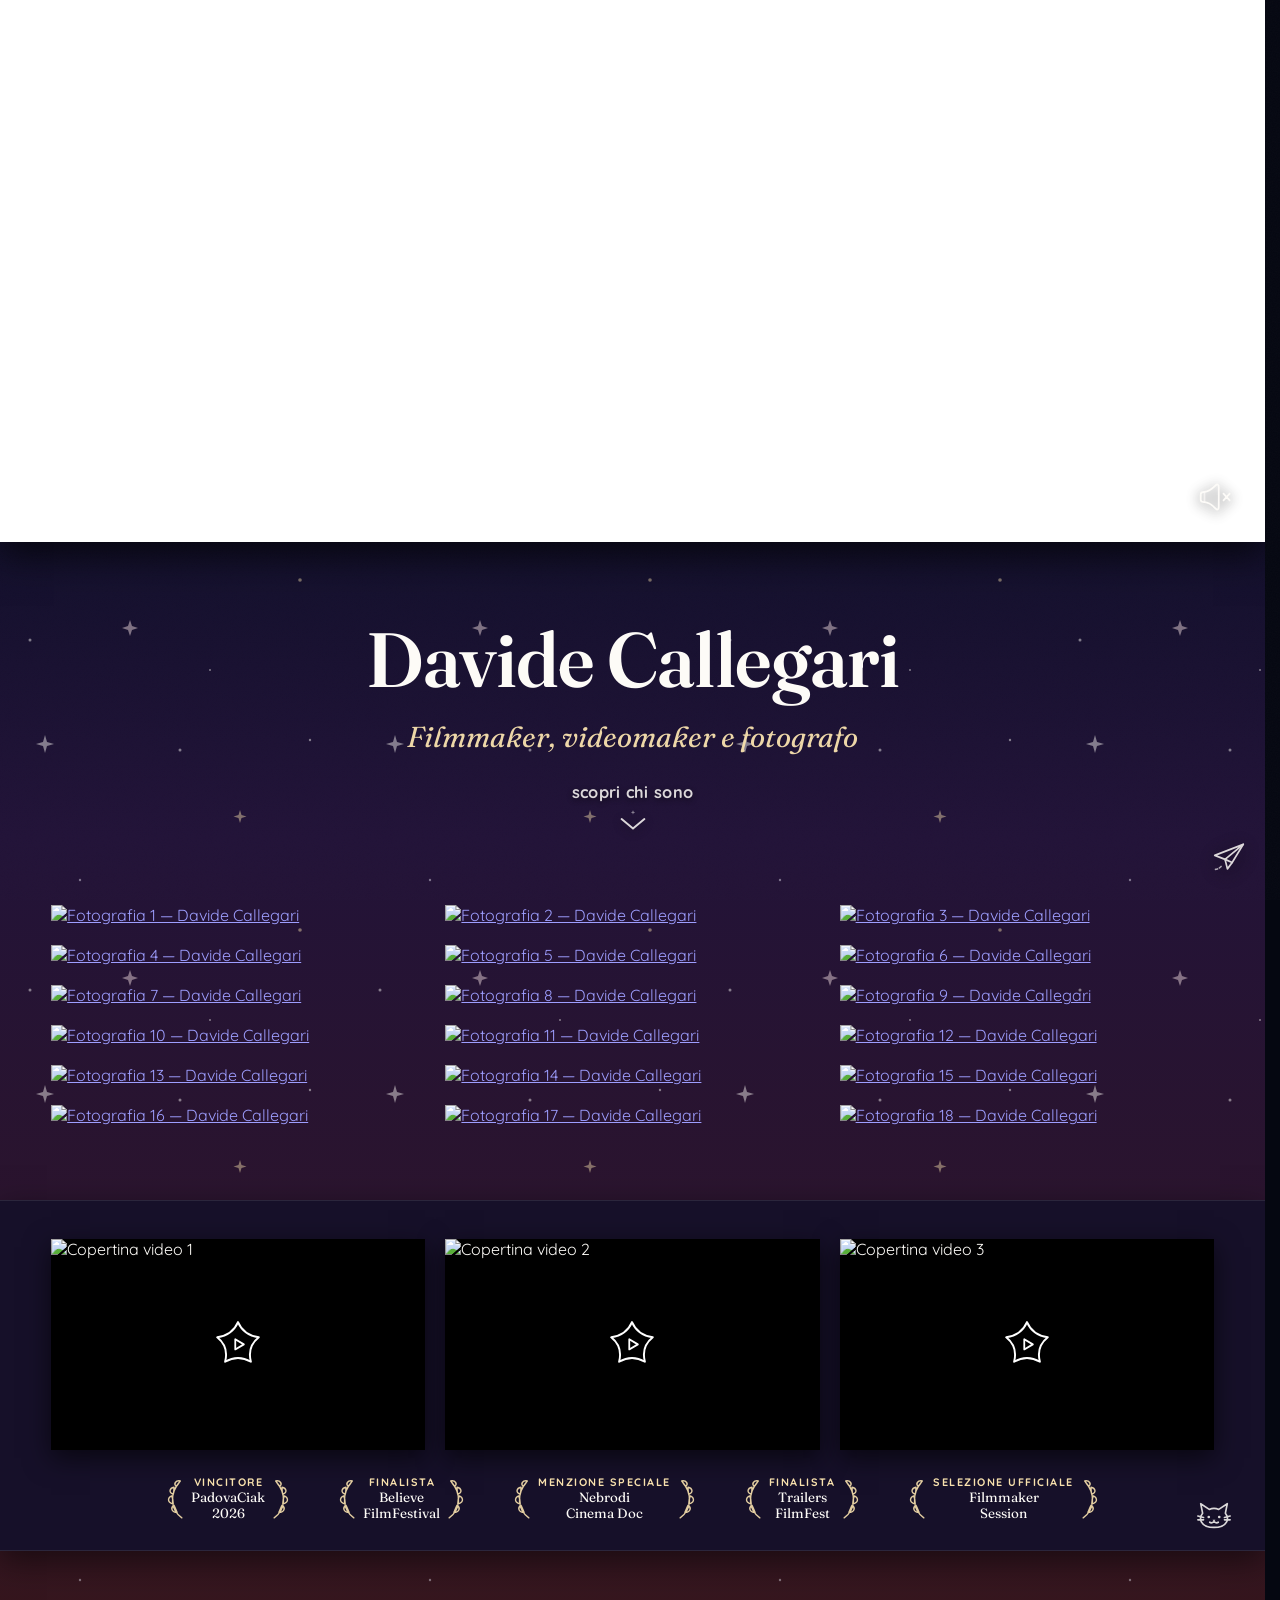
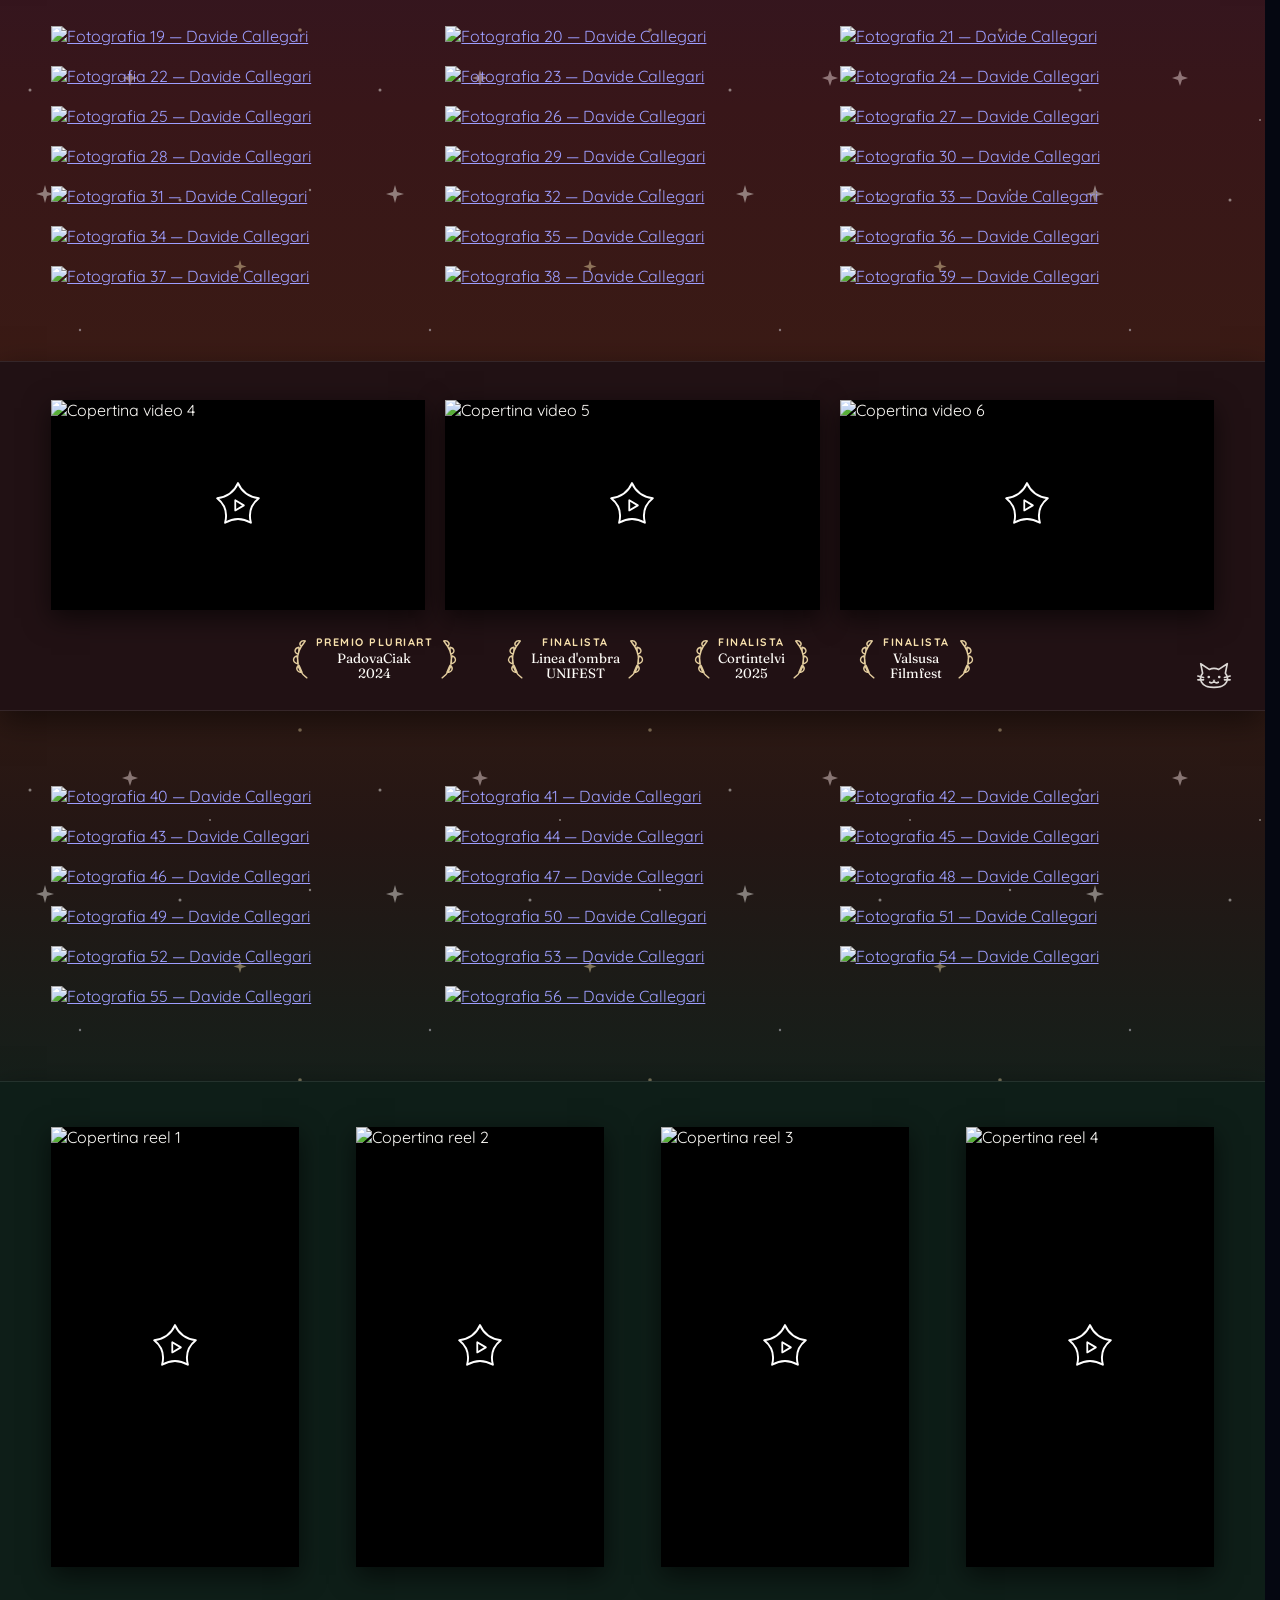
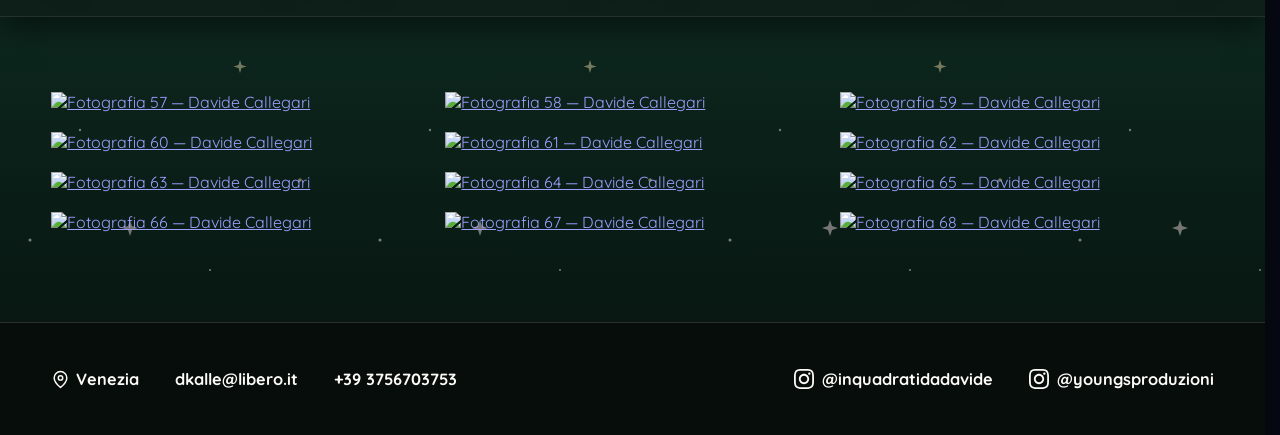
==== commit f1caa90c: "Add files via upload" ====
--- a/index.html
+++ b/index.html
@@ -96,6 +96,7 @@
             <path d="M15,14 L14,6 L20,11 M27,14 L28,6 L22,11 M15,28 L4,24 M15,33 L4,31" />
             <path d="M30,44 Q41,42 39,31" fill="none" />
         </symbol>
+        <symbol id="star-four-point-icon" viewBox="0 0 64 64"><path d="M32 5 C35.5 23 41 28.5 59 32 C41 35.5 35.5 41 32 59 C28.5 41 23 35.5 5 32 C23 28.5 28.5 23 32 5 Z" fill="none" stroke="currentColor" stroke-width="2.6" stroke-linecap="round" stroke-linejoin="round"/></symbol>
         <symbol id="star-play-icon" viewBox="0 0 64 64">
             <path d="M 32,4 Q 39,20.5 58.6,23.4 Q 43.5,35.5 48.5,54.7 Q 32,45 15.5,54.7 Q 20.5,35.5 5.4,23.4 Q 25,20.5 32,4 Z" fill="none" stroke="currentColor" stroke-width="2.5" stroke-linecap="round" stroke-linejoin="round" />
             <polygon points="28.5,26 28.5,39 39.5,32.5" fill="none" stroke="currentColor" stroke-width="2.3" stroke-linecap="round" stroke-linejoin="round" />
@@ -199,7 +200,7 @@
 
         <div class="bio-toggle-wrap">
             <button class="bio-arrow-btn" id="bioArrowBtn" type="button" aria-expanded="false" aria-controls="bioDrawer">
-                <span class="bio-btn-label">chi sono</span>
+                <span class="bio-btn-label">scopri chi sono</span>
                 <span class="bio-icon-bobber">
                     <svg aria-hidden="true" viewBox="0 0 40 28">
                         <path class="bio-sparkle" d="M 20,1 L 21.4,4.6 L 25,6 L 21.4,7.4 L 20,11 L 18.6,7.4 L 15,6 L 18.6,4.6 Z" />
@@ -231,6 +232,10 @@
                                 <svg aria-hidden="true"><use href="#letter-page-icon"></use></svg>
                                 Scarica il mio curriculum
                             </a>
+                            <a class="cv-download-link portfolio-download-link" href="portfolio.html">
+                                <svg aria-hidden="true"><use href="#star-four-point-icon"></use></svg>
+                                Scarica il portfolio in PDF
+                            </a>
                         </div>
                     </div>
                 </div>
@@ -253,7 +258,6 @@
             <div class="video-strip">
                 <div class="media-card">
                     <div class="video-item" role="button" tabindex="0" aria-label="Riproduci video 1" data-video-id="9a40Hy3DSAI">
-                        <a class="pdf-video-link" href="https://www.youtube.com/watch?v=9a40Hy3DSAI" target="_blank" rel="noopener" tabindex="-1" aria-hidden="true"></a>
                         <picture>
                             <source srcset="img/webp/vid001.webp" type="image/webp">
                             <img class="video-thumb" src="img/vid001.jpg" alt="Copertina video 1" loading="lazy" decoding="async">
@@ -270,7 +274,6 @@
 
                 <div class="media-card">
                     <div class="video-item" role="button" tabindex="0" aria-label="Riproduci video 2" data-video-id="86RHF9YArcw">
-                        <a class="pdf-video-link" href="https://www.youtube.com/watch?v=86RHF9YArcw" target="_blank" rel="noopener" tabindex="-1" aria-hidden="true"></a>
                         <picture>
                             <source srcset="img/webp/vid002.webp" type="image/webp">
                             <img class="video-thumb" src="img/vid002.jpg" alt="Copertina video 2" loading="lazy" decoding="async">
@@ -287,7 +290,6 @@
 
                 <div class="media-card">
                     <div class="video-item" role="button" tabindex="0" aria-label="Riproduci video 3" data-video-id="VC0OFUSWQrQ">
-                        <a class="pdf-video-link" href="https://www.youtube.com/watch?v=VC0OFUSWQrQ" target="_blank" rel="noopener" tabindex="-1" aria-hidden="true"></a>
                         <picture>
                             <source srcset="img/webp/vid003.webp" type="image/webp">
                             <img class="video-thumb" src="img/vid003.jpg" alt="Copertina video 3" loading="lazy" decoding="async">
@@ -360,7 +362,6 @@
             <div class="video-strip">
                 <div class="media-card">
                     <div class="video-item" role="button" tabindex="0" aria-label="Riproduci video 4" data-video-id="nktAgFjmnHU">
-                        <a class="pdf-video-link" href="https://www.youtube.com/watch?v=nktAgFjmnHU" target="_blank" rel="noopener" tabindex="-1" aria-hidden="true"></a>
                         <picture>
                             <source srcset="img/webp/vid004.webp" type="image/webp">
                             <img class="video-thumb" src="img/vid004.jpg" alt="Copertina video 4" loading="lazy" decoding="async">
@@ -377,7 +378,6 @@
 
                 <div class="media-card">
                     <div class="video-item" role="button" tabindex="0" aria-label="Riproduci video 5" data-video-id="mMOQ_uHplX8">
-                        <a class="pdf-video-link" href="https://www.youtube.com/watch?v=mMOQ_uHplX8" target="_blank" rel="noopener" tabindex="-1" aria-hidden="true"></a>
                         <picture>
                             <source srcset="img/webp/vid005.webp" type="image/webp">
                             <img class="video-thumb" src="img/vid005.jpg" alt="Copertina video 5" loading="lazy" decoding="async">
@@ -394,7 +394,6 @@
 
                 <div class="media-card">
                     <div class="video-item" role="button" tabindex="0" aria-label="Riproduci video 6" data-video-id="4HT3OBEWtPw">
-                        <a class="pdf-video-link" href="https://www.youtube.com/watch?v=4HT3OBEWtPw" target="_blank" rel="noopener" tabindex="-1" aria-hidden="true"></a>
                         <picture>
                             <source srcset="img/webp/vid006.webp" type="image/webp">
                             <img class="video-thumb" src="img/vid006.jpg" alt="Copertina video 6" loading="lazy" decoding="async">
@@ -459,7 +458,6 @@
             <div class="reel-strip">
                 <div class="media-card">
                     <div class="reel-item" role="button" tabindex="0" aria-label="Riproduci reel 1" data-reel-id="DBtp_pJIaGO">
-                        <a class="pdf-video-link" href="https://www.instagram.com/reel/DBtp_pJIaGO/" target="_blank" rel="noopener" tabindex="-1" aria-hidden="true"></a>
                         <picture>
                             <source srcset="img/webp/reel001.webp" type="image/webp">
                             <img class="video-thumb" src="img/reel001.jpg" alt="Copertina reel 1" loading="lazy" decoding="async">
@@ -476,7 +474,6 @@
 
                 <div class="media-card">
                     <div class="reel-item" role="button" tabindex="0" aria-label="Riproduci reel 2" data-reel-id="DZ4XXN4ge1t">
-                        <a class="pdf-video-link" href="https://www.instagram.com/reel/DZ4XXN4ge1t/" target="_blank" rel="noopener" tabindex="-1" aria-hidden="true"></a>
                         <picture>
                             <source srcset="img/webp/reel002.webp" type="image/webp">
                             <img class="video-thumb" src="img/reel002.jpg" alt="Copertina reel 2" loading="lazy" decoding="async">
@@ -493,7 +490,6 @@
 
                 <div class="media-card">
                     <div class="reel-item" role="button" tabindex="0" aria-label="Riproduci reel 3" data-reel-id="DENng7ZOuzV">
-                        <a class="pdf-video-link" href="https://www.instagram.com/reel/DENng7ZOuzV/" target="_blank" rel="noopener" tabindex="-1" aria-hidden="true"></a>
                         <picture>
                             <source srcset="img/webp/reel003.webp" type="image/webp">
                             <img class="video-thumb" src="img/reel003.jpg" alt="Copertina reel 3" loading="lazy" decoding="async">
@@ -510,7 +506,6 @@
 
                 <div class="media-card">
                     <div class="reel-item" role="button" tabindex="0" aria-label="Riproduci reel 4" data-reel-id="DGcyRN5CkK0">
-                        <a class="pdf-video-link" href="https://www.instagram.com/reel/DGcyRN5CkK0/" target="_blank" rel="noopener" tabindex="-1" aria-hidden="true"></a>
                         <picture>
                             <source srcset="img/webp/reel004.webp" type="image/webp">
                             <img class="video-thumb" src="img/reel004.jpg" alt="Copertina reel 4" loading="lazy" decoding="async">
--- a/style.css
+++ b/style.css
@@ -598,8 +598,6 @@
     display: block;
 }
 
-.pdf-video-link { display: none; }
-
 .custom-play-btn svg,
 .laurel-branch,
 .leaning-cat,
@@ -915,6 +913,10 @@
     display: block;
     object-fit: contain;
     background-color: #090c18;
+}
+
+.lightbox-img.is-loading {
+    visibility: hidden;
 }
 
 .lb-holder-layer {
@@ -1257,89 +1259,5 @@
     }
 }
 
-/* =========================================================
-   11. ESPORTAZIONE PORTFOLIO PDF (@media print)
-   ========================================================= */
-@page {
-    size: A4 portrait;
-    margin: 0;
-}
-
-@media print {
-    html, body {
-        overflow: visible !important;
-    }
-
-    * {
-        -webkit-print-color-adjust: exact !important;
-        print-color-adjust: exact !important;
-    }
-
-    body::after,
-    .hero-video-container,
-    .bio-arrow-btn,
-    .bio-drawer,
-    .magic-travel-btn,
-    .cat-toggle-btn,
-    .lightbox-modal {
-        display: none !important;
-    }
-
-    .header-text { padding: 55px 20px 45px !important; }
-    .photo-grid { gap: 14px !important; margin-bottom: 40px !important; }
-    .masonry-col { gap: 14px !important; }
-
-    .photo-grid img {
-        opacity: 1 !important;
-        min-height: 0 !important;
-        break-inside: avoid !important;
-        page-break-inside: avoid !important;
-    }
-
-    .video-strip-wrapper {
-        margin: 40px 0 !important;
-        padding: 28px 0 22px !important;
-        break-inside: avoid !important;
-        page-break-inside: avoid !important;
-    }
-
-    .video-strip { grid-template-columns: repeat(3, 1fr) !important; gap: 14px !important; }
-    .reel-strip { grid-template-columns: repeat(4, 1fr) !important; gap: 24px !important; }
-
-    /* In stampa mostra sempre copertine e crediti, mai player o backstage. */
-    .video-item iframe,
-    .reel-item iframe,
-    .bts-layer {
-        display: none !important;
-    }
-
-    .video-item.is-playing picture,
-    .reel-item.is-playing picture {
-        display: block !important;
-    }
-
-    .video-item.is-playing .custom-play-btn,
-    .reel-item.is-playing .custom-play-btn {
-        display: flex !important;
-    }
-
-    .media-card .media-credits {
-        grid-template-rows: 1fr !important;
-        opacity: 1 !important;
-        margin-top: 10px !important;
-    }
-
-    .pdf-video-link {
-        display: block !important;
-        position: absolute;
-        inset: 0;
-        z-index: 15;
-    }
-
-    footer {
-        margin-top: 40px !important;
-        padding: 25px 4vw !important;
-        break-inside: avoid !important;
-        page-break-inside: avoid !important;
-    }
-}+/* La stellina del collegamento al portfolio è bianca, a quattro punte. */
+.portfolio-download-link svg { color: #fff; }
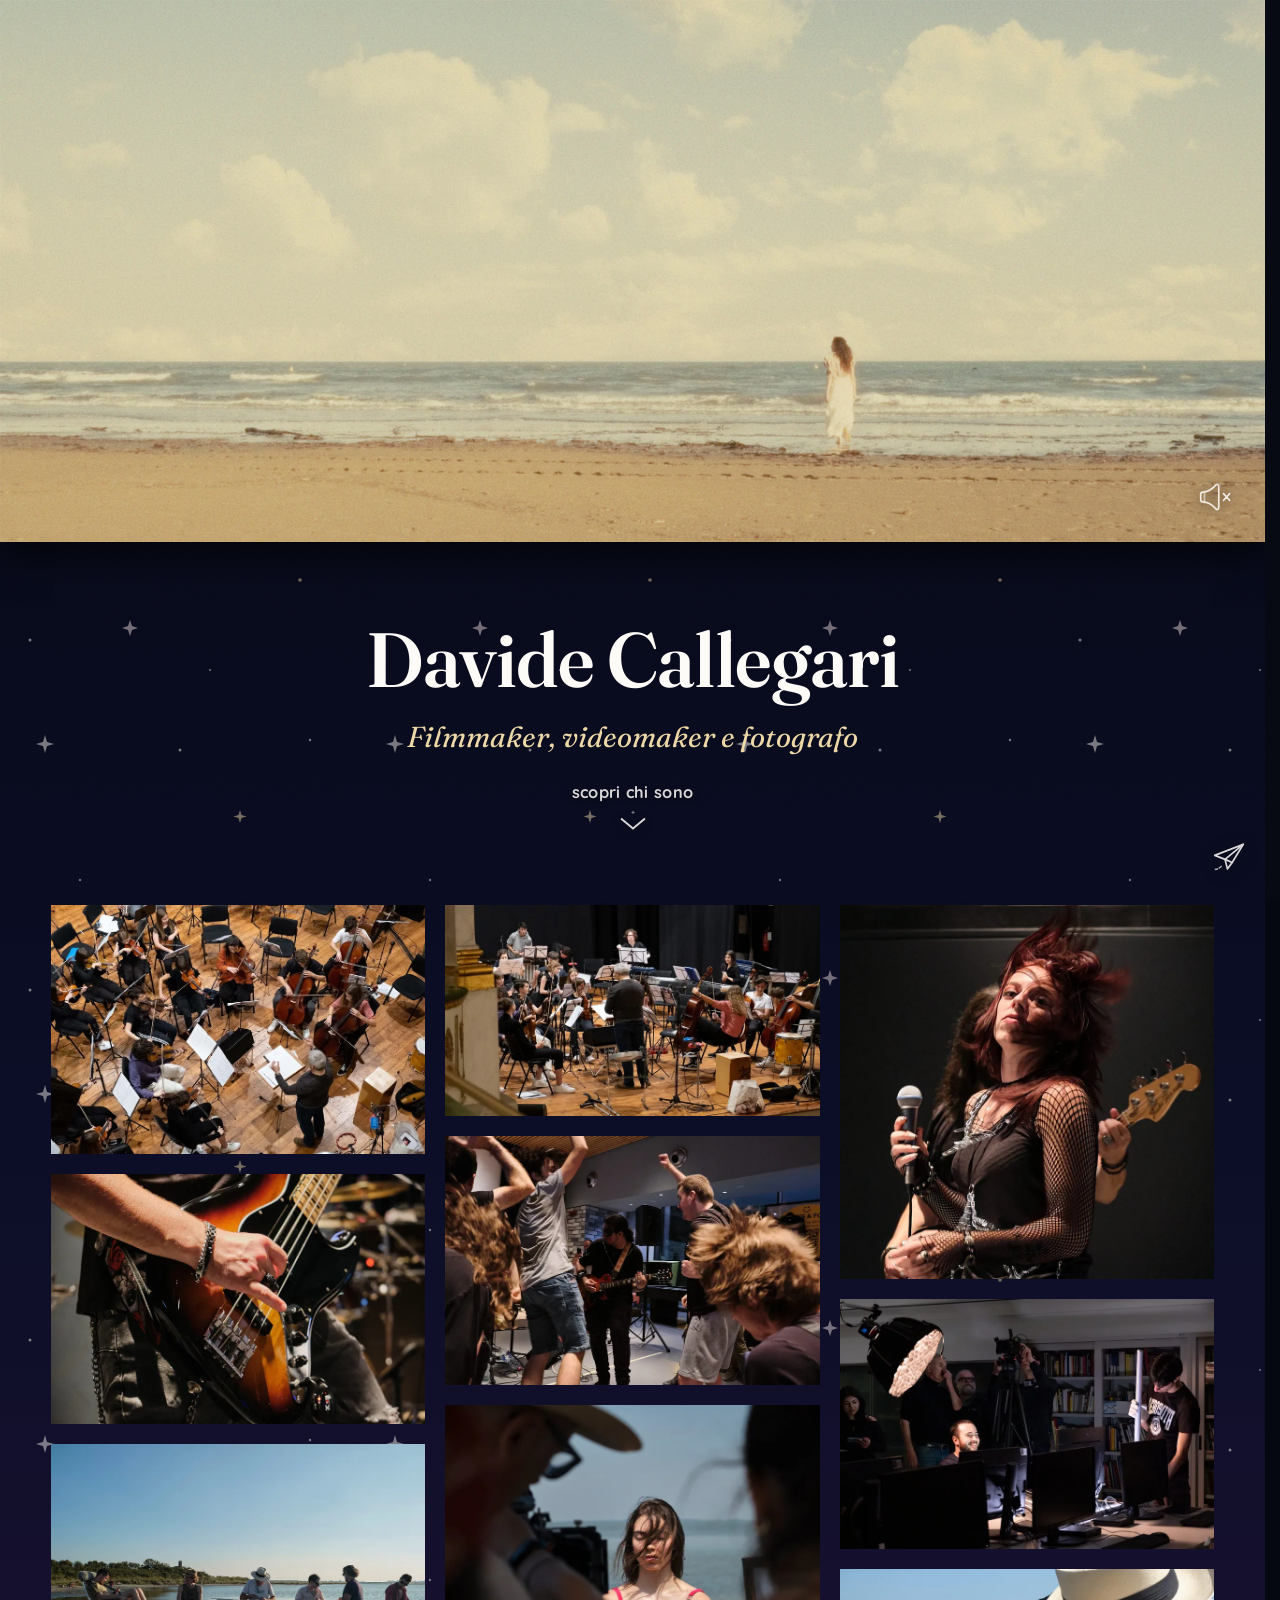
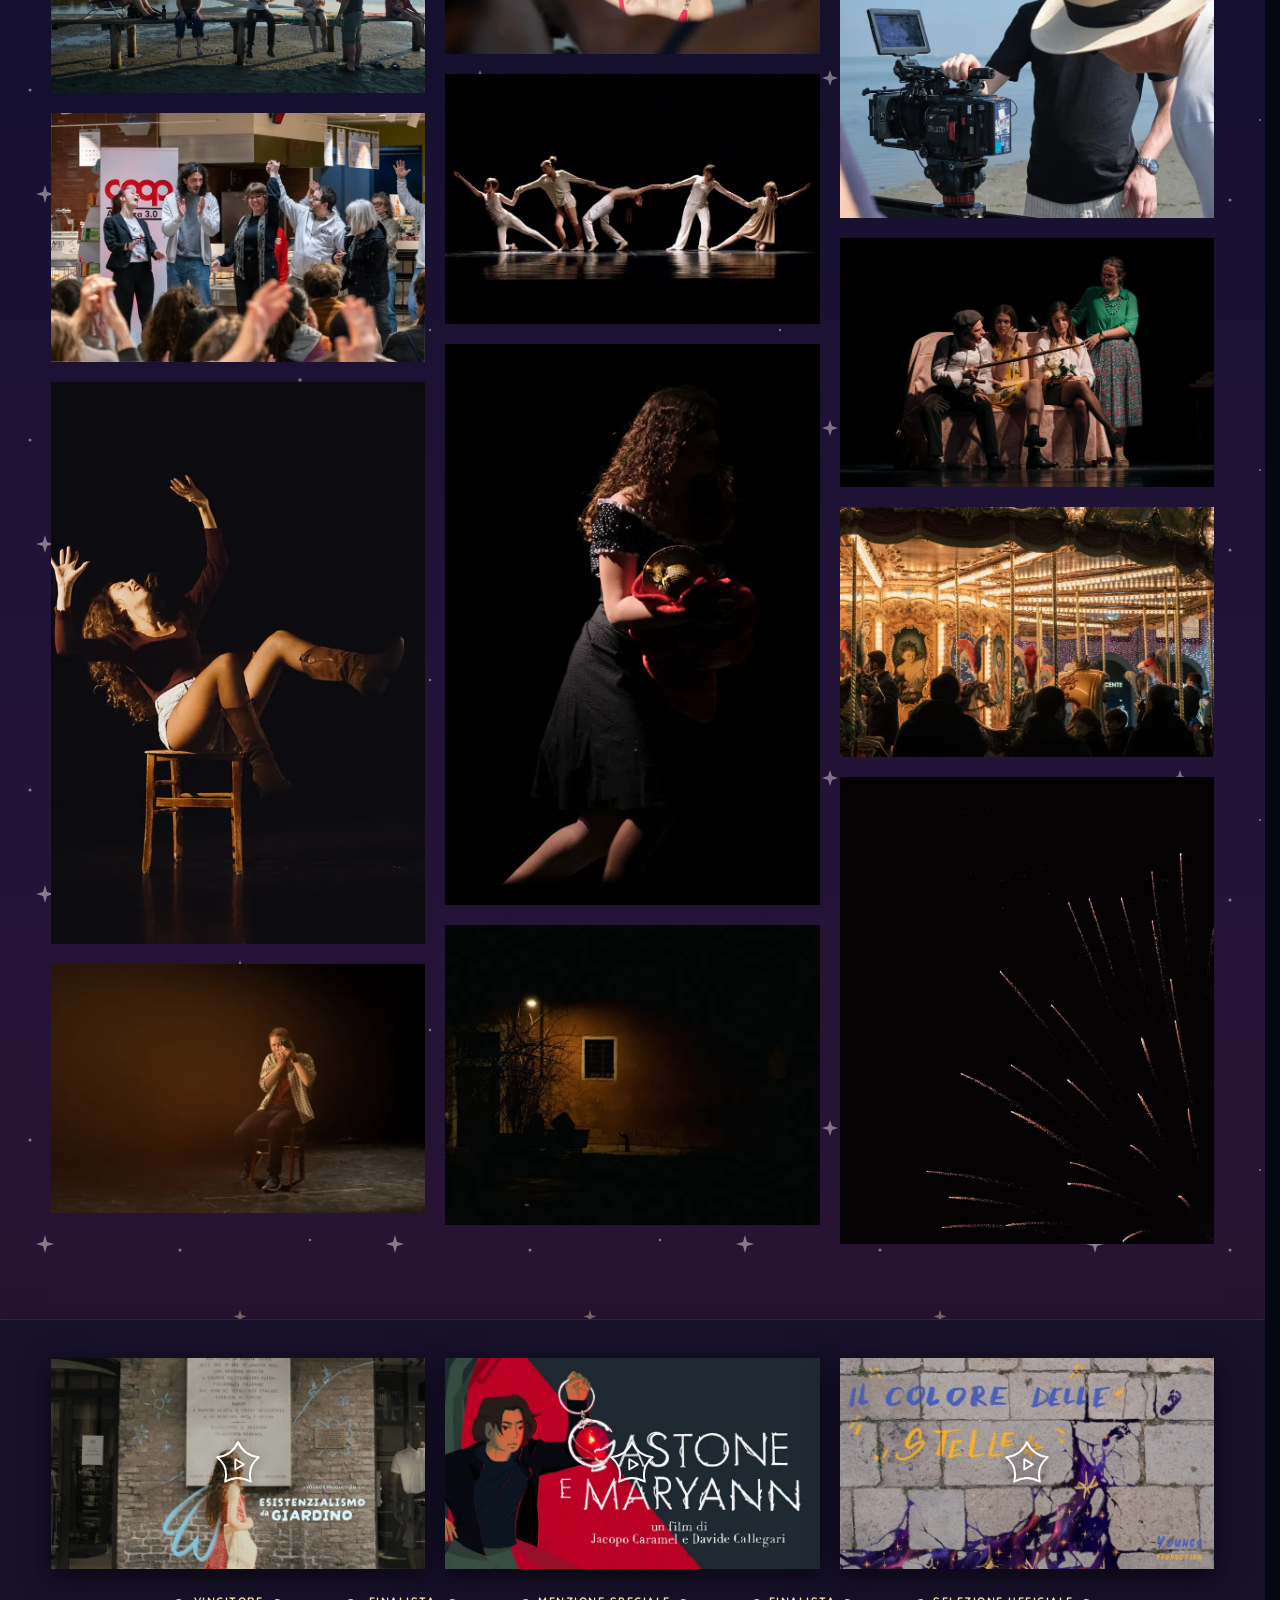
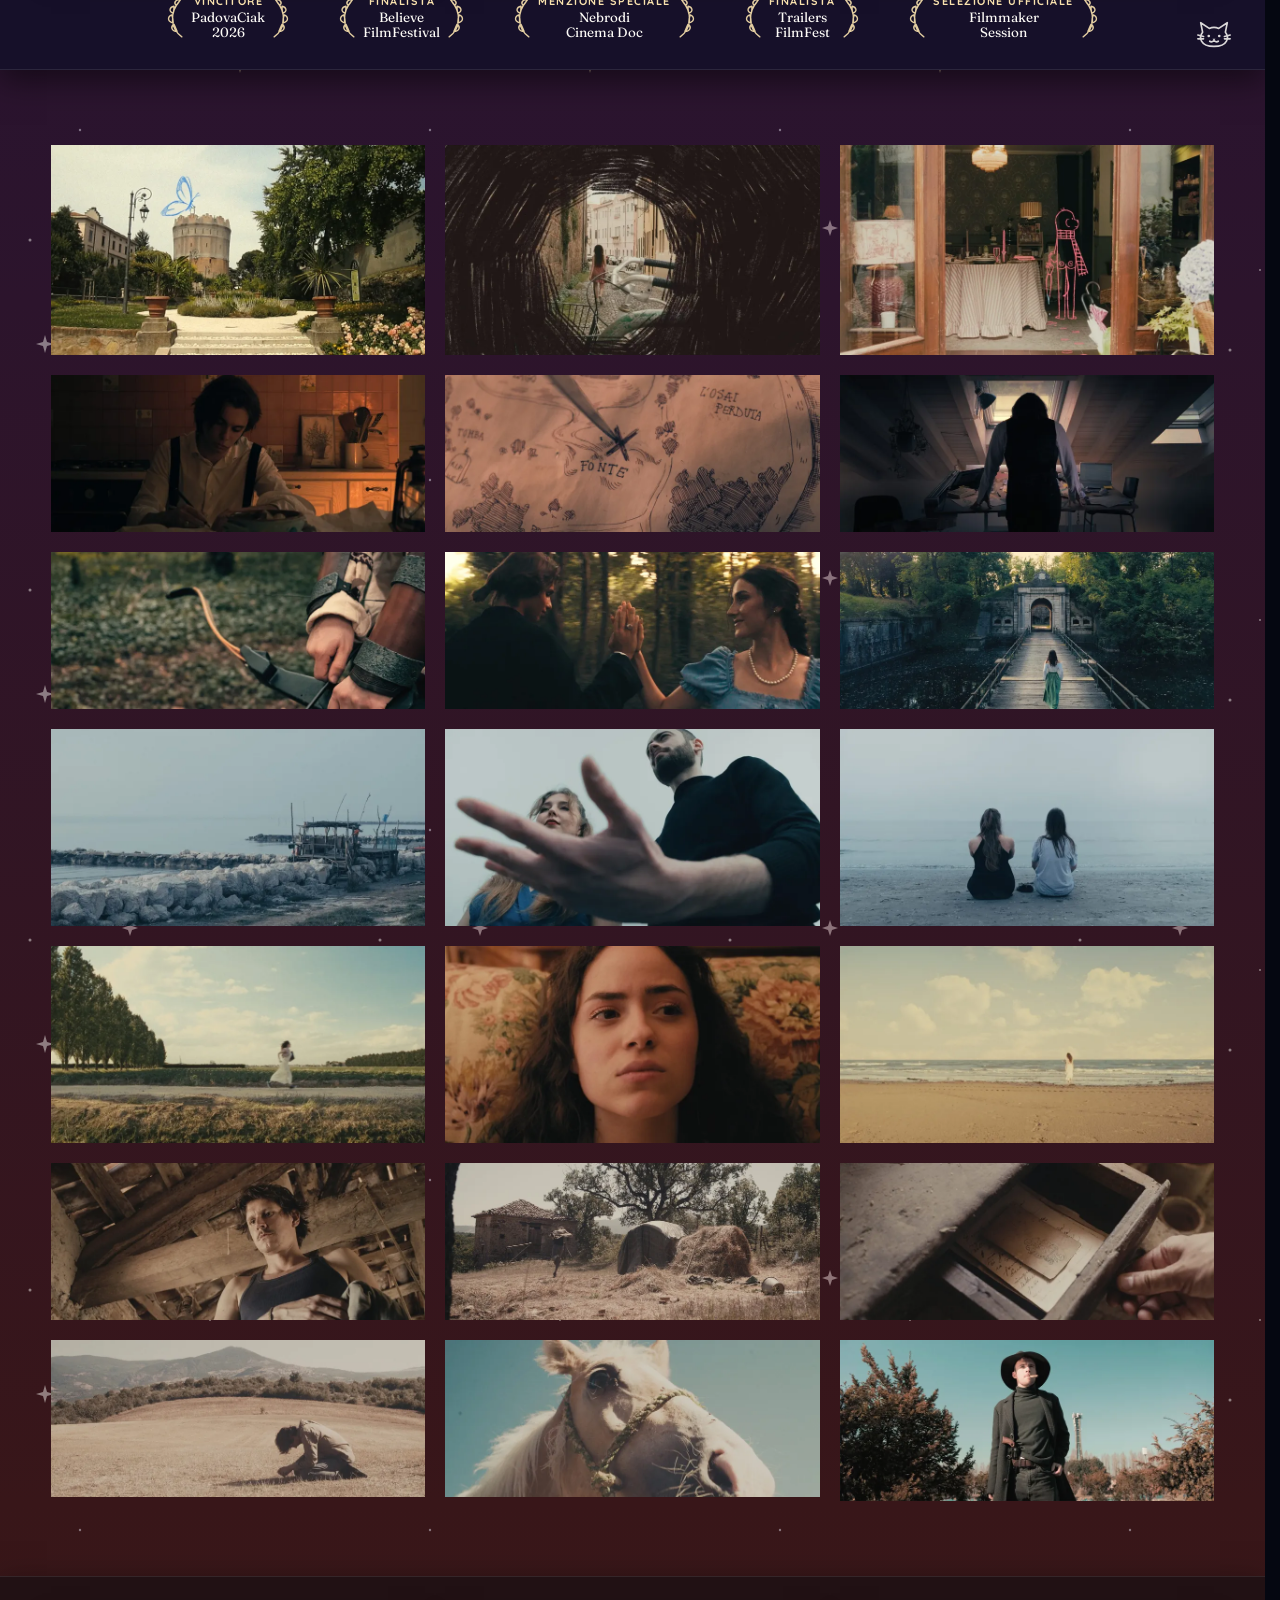
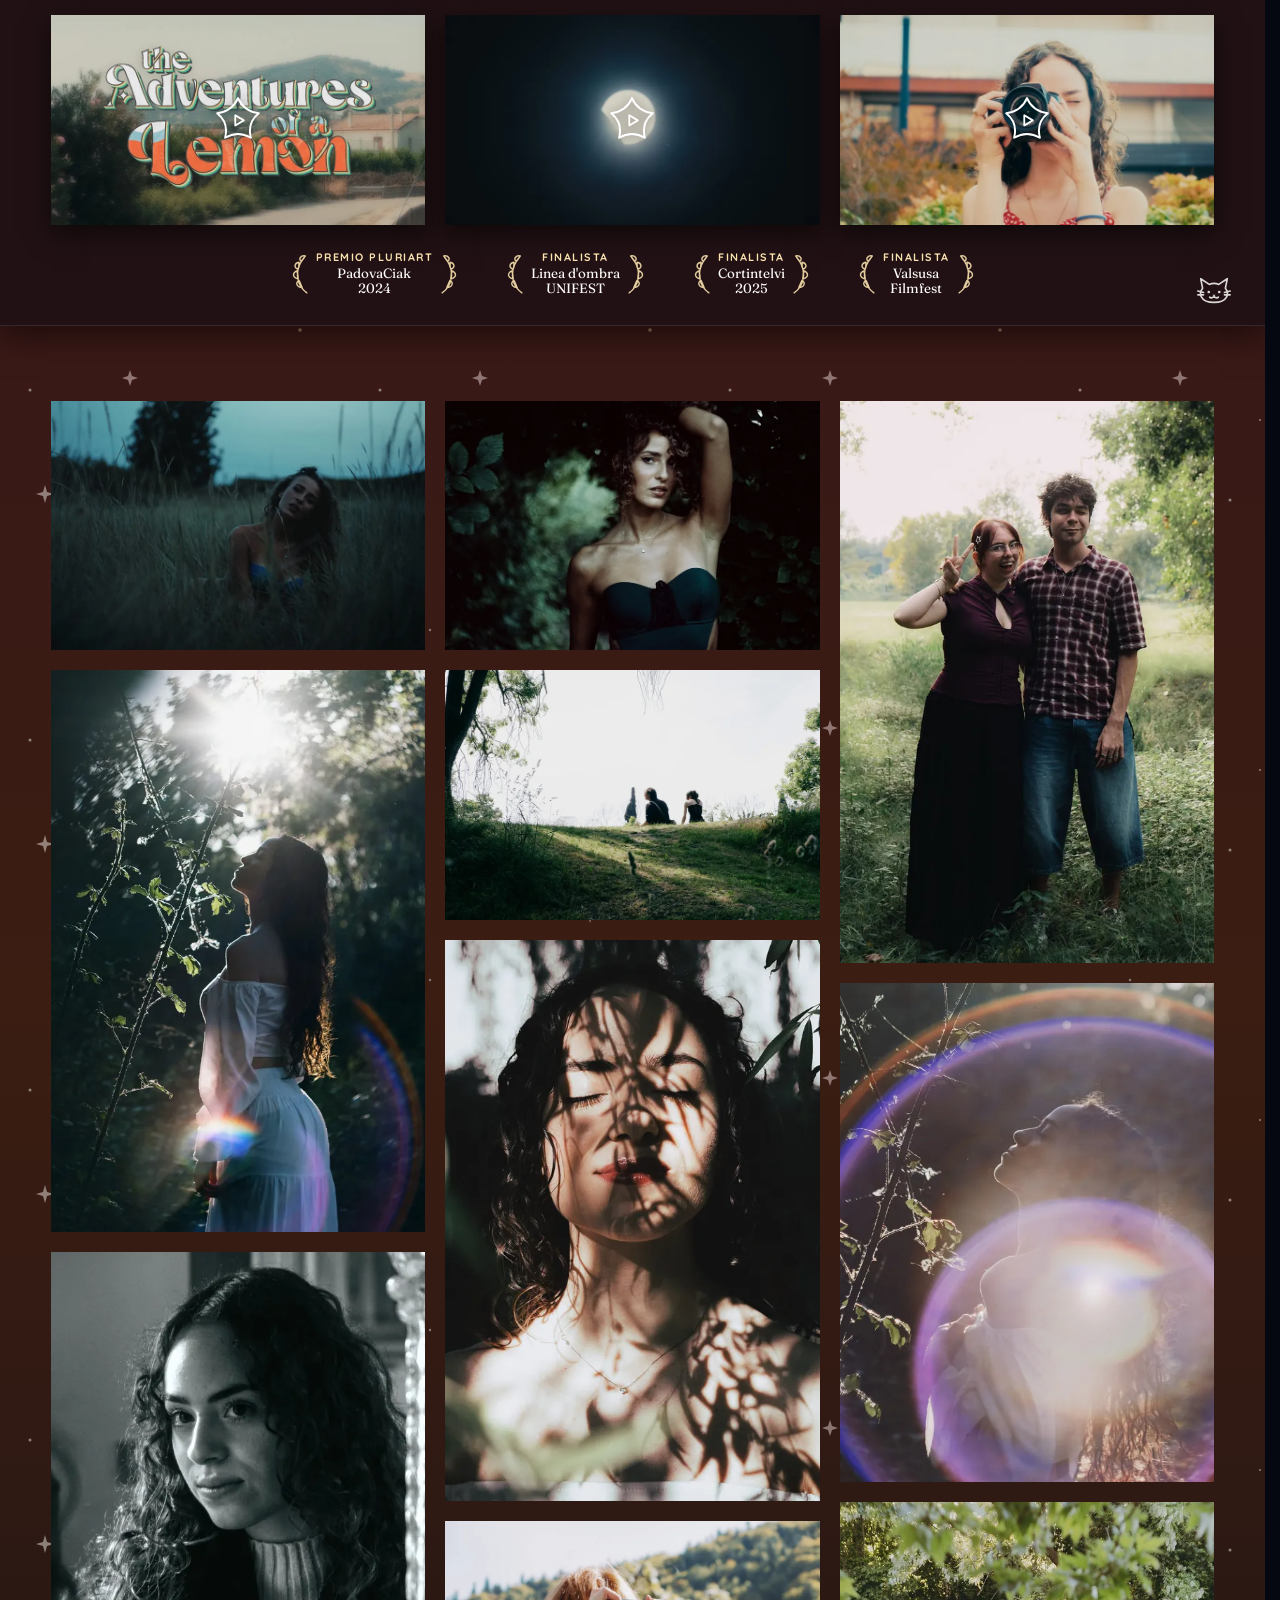
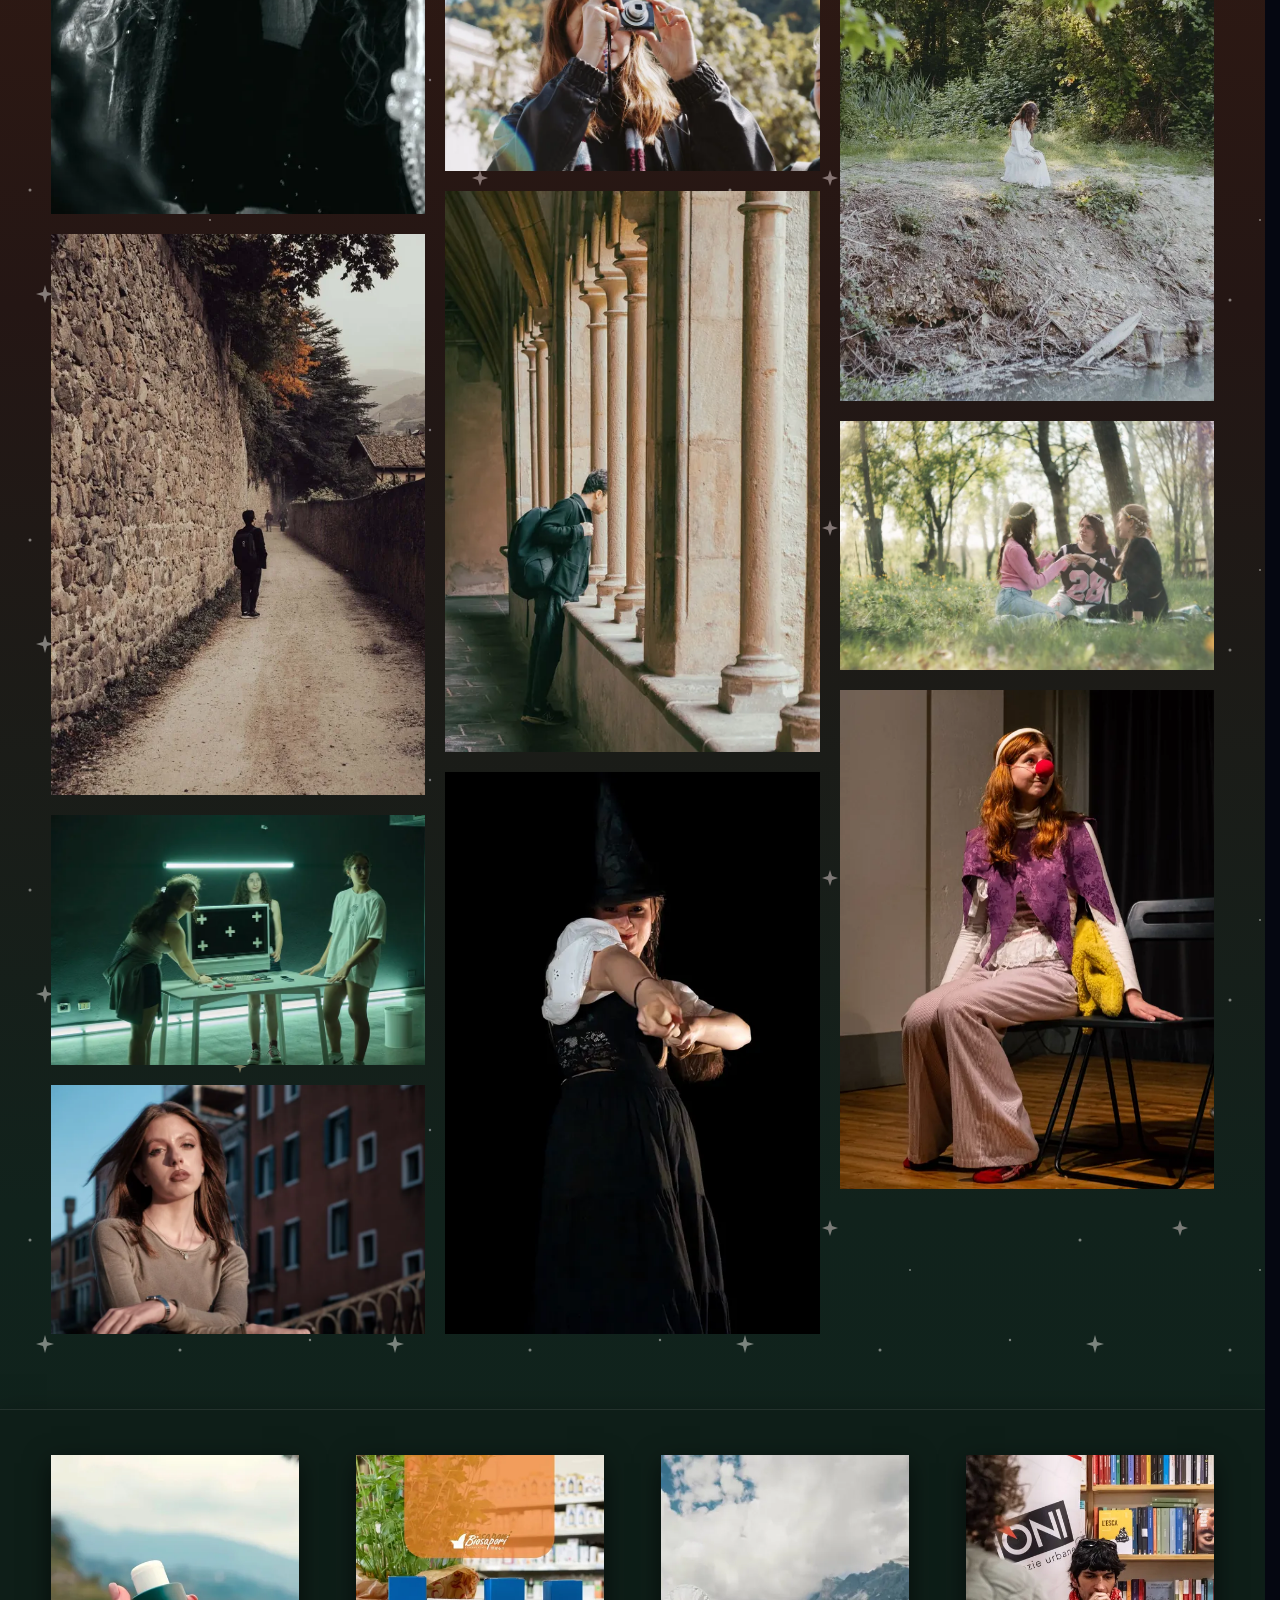
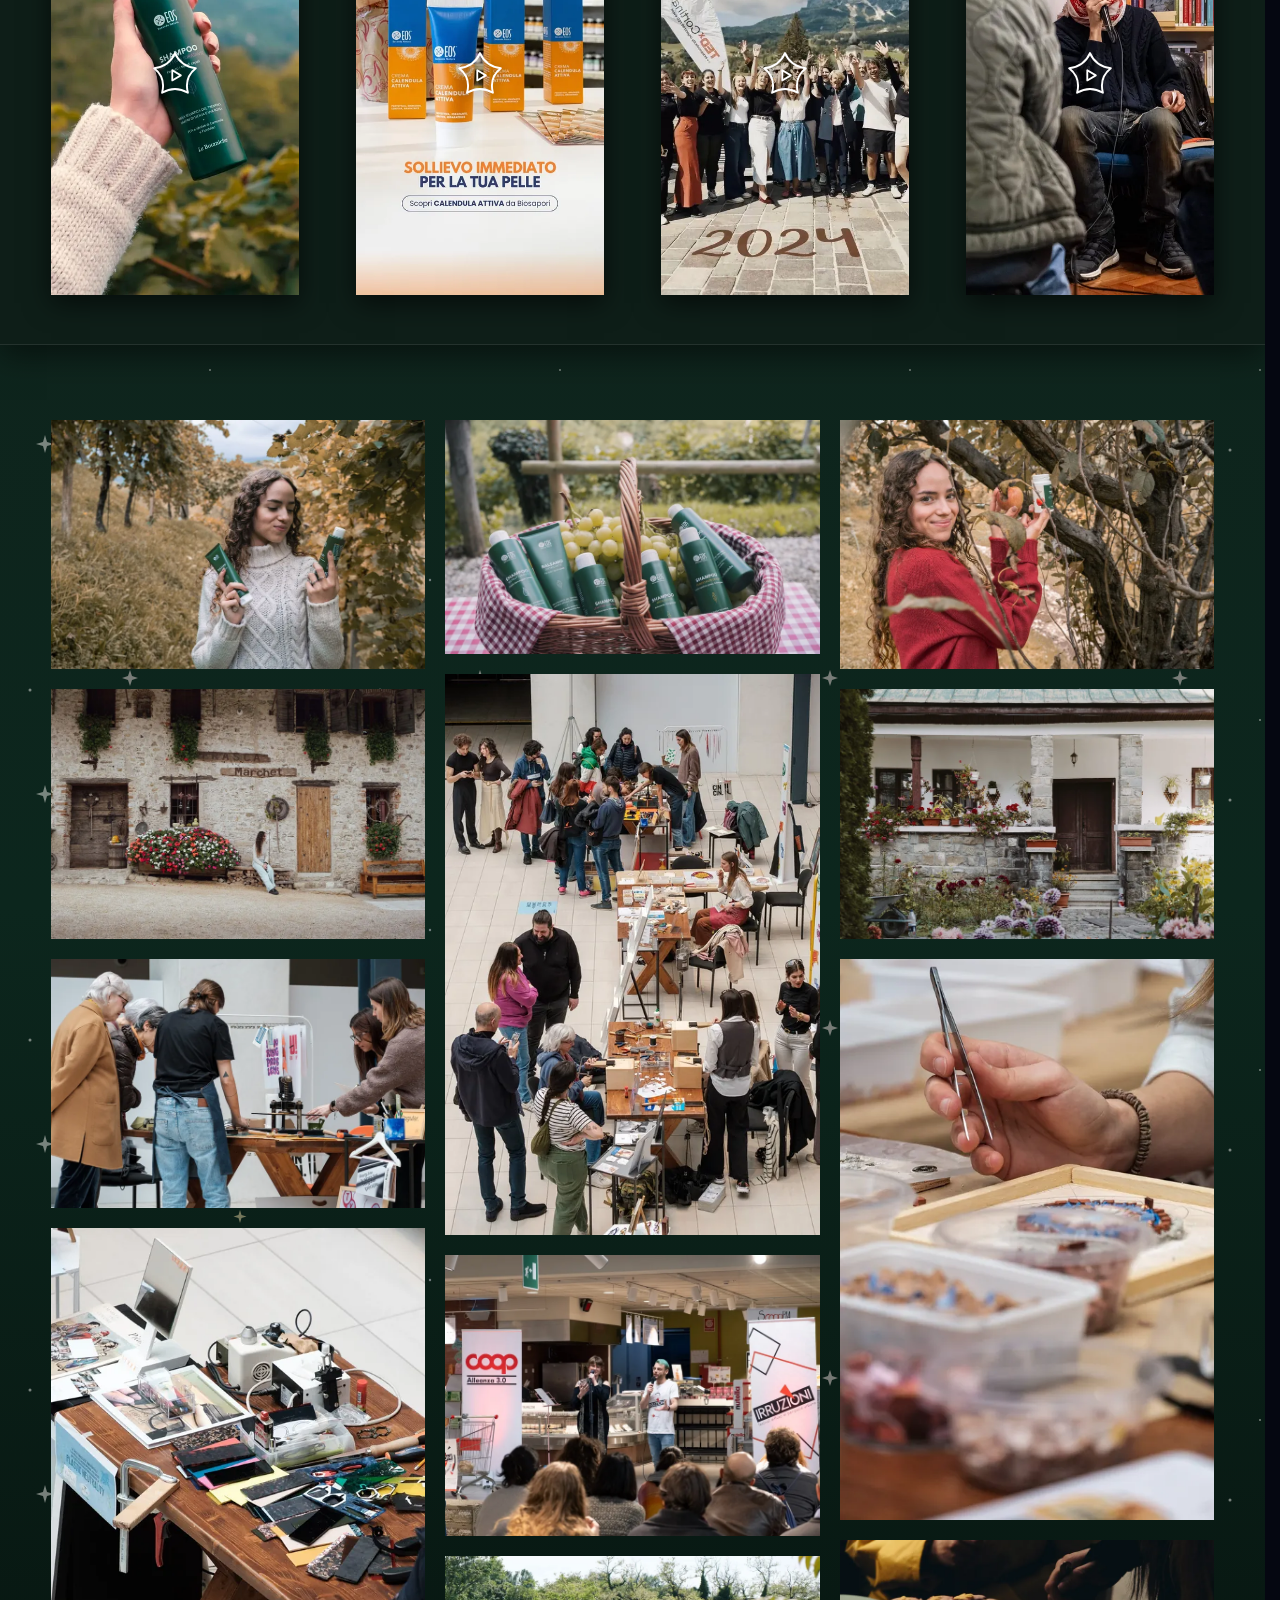
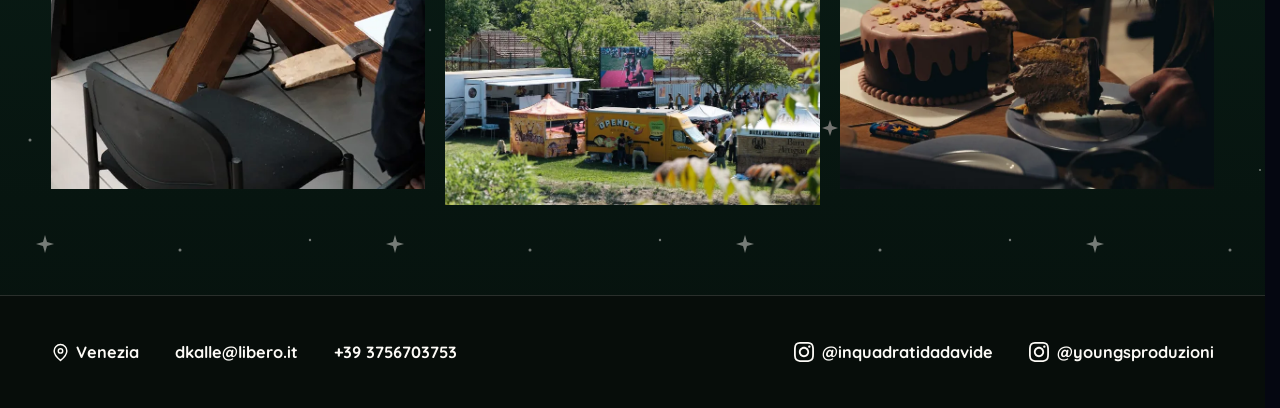
==== commit d151874e: "nuovo sito" ====
--- a/index.html
+++ b/index.html
@@ -1,33 +1,36 @@
 <!DOCTYPE html>
 <html lang="it">
-<head>
-    <meta charset="UTF-8">
-    <meta name="viewport" content="width=device-width, initial-scale=1.0, viewport-fit=cover">
-    <meta name="theme-color" content="#050711">
-    <meta name="color-scheme" content="dark">
-    <meta name="description" content="Davide Callegari — Filmmaker, videomaker e fotografo a Venezia. Portfolio fotografico, cortometraggi e produzioni video.">
-    <link rel="canonical" href="https://davidecallegari.github.io/Portfolio/">
-    <title>Davide Callegari — Filmmaker, Videomaker e Fotografo | Venezia</title>
-
-    <link rel="icon" type="image/svg+xml" href="data:image/svg+xml,%3Csvg xmlns='http://www.w3.org/2000/svg' viewBox='0 0 64 64'%3E%3Crect width='64' height='64' rx='16' fill='%230b0e26'/%3E%3Cpath d='M 32,6 Q 38.5,21.5 56,24 Q 42,35 46.5,53 Q 32,44 17.5,53 Q 22,35 8,24 Q 25.5,21.5 32,6 Z' fill='%23F9E2AE' stroke='%23FDFBF7' stroke-width='2.5' stroke-linejoin='round'/%3E%3Ccircle cx='14' cy='14' r='2' fill='%23FDFBF7' opacity='0.8'/%3E%3Cpath d='M 52,10 L 53.2,13.8 L 57,15 L 53.2,16.2 L 52,20 L 50.8,16.2 L 47,15 L 50.8,13.8 Z' fill='%23FCE8E6'/%3E%3C/svg%3E">
-
-    <meta property="og:type" content="website">
-    <meta property="og:locale" content="it_IT">
-    <meta property="og:url" content="https://davidecallegari.github.io/Portfolio/">
-    <meta property="og:title" content="Davide Callegari — Filmmaker, Videomaker e Fotografo (Venezia)">
-    <meta property="og:description" content="Portfolio fotografico, cortometraggi e produzioni video.">
-    <meta property="og:image" content="https://davidecallegari.github.io/Portfolio/img/img020.jpg">
-    <meta name="twitter:card" content="summary_large_image">
-    <meta name="twitter:image" content="https://davidecallegari.github.io/Portfolio/img/img020.jpg">
-
-    <script type="application/ld+json">
-    {
+ <head>
+  <meta charset="utf-8"/>
+  <meta content="width=device-width, initial-scale=1.0, viewport-fit=cover" name="viewport"/>
+  <meta content="#050711" name="theme-color"/>
+  <meta content="dark" name="color-scheme"/>
+  <meta content="Davide Callegari &mdash; Filmmaker, videomaker e fotografo a Venezia. Portfolio fotografico, cortometraggi e produzioni video." name="description"/>
+  <link href="https://davidecallegari.github.io/Portfolio/" rel="canonical"/>
+  <title>
+   Davide Callegari &mdash; Filmmaker, Videomaker e Fotografo | Venezia
+  </title>
+  <link href="data:image/svg+xml,%3Csvg xmlns='http://www.w3.org/2000/svg' viewBox='0 0 64 64'%3E%3Crect width='64' height='64' rx='16' fill='%230b0e26'/%3E%3Cpath d='M 32,6 Q 38.5,21.5 56,24 Q 42,35 46.5,53 Q 32,44 17.5,53 Q 22,35 8,24 Q 25.5,21.5 32,6 Z' fill='%23F9E2AE' stroke='%23FDFBF7' stroke-width='2.5' stroke-linejoin='round'/%3E%3Ccircle cx='14' cy='14' r='2' fill='%23FDFBF7' opacity='0.8'/%3E%3Cpath d='M 52,10 L 53.2,13.8 L 57,15 L 53.2,16.2 L 52,20 L 50.8,16.2 L 47,15 L 50.8,13.8 Z' fill='%23FCE8E6'/%3E%3C/svg%3E" rel="icon" type="image/svg+xml"/>
+  <meta content="website" property="og:type"/>
+  <meta content="it_IT" property="og:locale"/>
+  <meta content="https://davidecallegari.github.io/Portfolio/" property="og:url"/>
+  <meta content="Davide Callegari &mdash; Filmmaker, Videomaker e Fotografo (Venezia)" property="og:title"/>
+  <meta content="Portfolio fotografico, cortometraggi e produzioni video." property="og:description"/>
+  <meta content="https://davidecallegari.github.io/Portfolio/assets/images/originals/img020.jpg" property="og:image"/>
+  <meta content="summary_large_image" name="twitter:card"/>
+  <meta content="Davide Callegari — Filmmaker, Videomaker e Fotografo | Venezia" name="twitter:title"/>
+  <meta content="Portfolio fotografico, cortometraggi e produzioni video." name="twitter:description"/>
+  <meta content="https://davidecallegari.github.io/Portfolio/assets/images/originals/img020.jpg" name="twitter:image"/>
+  <meta content="Fotogramma di un passaggio ad arco che incornicia un canale." name="twitter:image:alt"/>
+  <meta content="Fotogramma di un passaggio ad arco che incornicia un canale." property="og:image:alt"/>
+  <script type="application/ld+json">
+   {
       "@context": "https://schema.org",
       "@type": "Person",
       "name": "Davide Callegari",
       "jobTitle": "Filmmaker, Videomaker e Fotografo",
       "url": "https://davidecallegari.github.io/Portfolio/",
-      "image": "https://davidecallegari.github.io/Portfolio/img/img020.jpg",
+      "image": "https://davidecallegari.github.io/Portfolio/assets/images/originals/img020.jpg",
       "email": "mailto:dkalle@libero.it",
       "telephone": "+393756703753",
       "address": {
@@ -51,552 +54,929 @@
         "Finalista Valsusa Filmfest"
       ]
     }
-    </script>
+  </script>
+  <link href="https://www.youtube.com" rel="preconnect"/>
+  <link href="assets/fonts/fonts.css" rel="stylesheet"/>
+  <link href="css/style.css" rel="stylesheet"/>
+ </head>
+ <body>
+  <svg aria-hidden="true" class="svg-sprite">
+   <defs>
+    <filter height="130%" id="hand-ink" width="130%" x="-15%" y="-15%">
+     <feturbulence basefrequency="0.045" numoctaves="2" result="noise" type="fractalNoise">
+     </feturbulence>
+     <fedisplacementmap in="SourceGraphic" in2="noise" scale="1.15" xchannelselector="R" ychannelselector="G">
+     </fedisplacementmap>
+    </filter>
+   </defs>
+   <symbol id="laurel-left" viewbox="0 0 28 56">
+    <path d="M24,52 C10,42 7,22 22,5 M18,45 C11,45 9,39 14,36 C16,40 17,43 18,45 Z M13,34 C6,33 5,27 11,24 C13,28 13,31 13,34 Z M13,22 C7,20 8,14 14,13 C14,16 14,19 13,22 Z M17,12 C13,9 16,4 22,5 C20,8 19,10 17,12 Z">
+    </path>
+   </symbol>
+   <symbol id="laurel-right" viewbox="0 0 28 56">
+    <path d="M4,52 C18,42 21,22 6,5 M10,45 C17,45 19,39 14,36 C12,40 11,43 10,45 Z M15,34 C22,33 23,27 17,24 C15,28 15,31 15,34 Z M15,22 C21,20 20,14 14,13 C14,16 14,19 15,22 Z M11,12 C15,9 12,4 6,5 C8,8 9,10 11,12 Z">
+    </path>
+   </symbol>
+   <symbol id="cute-cat-face" viewbox="0 0 40 40">
+    <path d="M8,16 L6,6 L15,12 Q20,10 25,12 L34,6 L32,16 C36,21 35,31 20,31 C5,31 4,21 8,16 Z">
+    </path>
+    <circle class="cat-eye" cx="14.5" cy="20" fill="currentColor" r="1.4" stroke="none">
+    </circle>
+    <circle class="cat-eye" cx="25.5" cy="20" fill="currentColor" r="1.4" stroke="none">
+    </circle>
+    <path d="M18.5,23 L21.5,23 L20,24.8 Z" fill="currentColor" stroke="none">
+    </path>
+    <path d="M20,24.8 Q17.5,27 15.5,25.5 M20,24.8 Q22.5,27 24.5,25.5 M3,19 L9,20.5 M3,23 L9,23 M37,19 L31,20.5 M37,23 L31,23">
+    </path>
+   </symbol>
+   <symbol id="cat-pose-top" viewbox="0 0 50 42">
+    <path d="M14,36 C13,25 18,18 25,18 C32,18 37,25 36,36 M17,20 L15,10 L22,16 Q25,15 28,16 L35,10 L33,20">
+    </path>
+    <circle cx="17" cy="36" r="3">
+    </circle>
+    <circle cx="33" cy="36" r="3">
+    </circle>
+    <path d="M36,33 Q45,27 43,19" fill="none">
+    </path>
+    <circle cx="22" cy="22" fill="#FFFFFF" r="1.1">
+    </circle>
+    <circle cx="28" cy="22" fill="#FFFFFF" r="1.1">
+    </circle>
+   </symbol>
+   <symbol id="cat-pose-side" viewbox="0 0 50 50">
+    <path d="M12,46 C14,32 16,25 23,25 C30,25 32,35 30,46">
+    </path>
+    <circle cx="21" cy="18" r="7">
+    </circle>
+    <path d="M15,14 L14,6 L20,11 M27,14 L28,6 L22,11 M15,28 L4,24 M15,33 L4,31">
+    </path>
+    <path d="M30,44 Q41,42 39,31" fill="none">
+    </path>
+   </symbol>
+   <symbol id="star-play-icon" viewbox="0 0 64 64">
+    <path d="M 32,4 Q 39,20.5 58.6,23.4 Q 43.5,35.5 48.5,54.7 Q 32,45 15.5,54.7 Q 20.5,35.5 5.4,23.4 Q 25,20.5 32,4 Z" fill="none" stroke="currentColor" stroke-linecap="round" stroke-linejoin="round" stroke-width="2.5">
+    </path>
+    <polygon fill="none" points="28.5,26 28.5,39 39.5,32.5" stroke="currentColor" stroke-linecap="round" stroke-linejoin="round" stroke-width="2.3">
+    </polygon>
+   </symbol>
+   <symbol id="ig-logo" viewbox="0 0 24 24">
+    <path d="M12 2.163c3.204 0 3.584.012 4.85.07 3.252.148 4.771 1.691 4.919 4.919.058 1.265.069 1.645.069 4.849 0 3.205-.012 3.584-.069 4.849-.149 3.225-1.664 4.771-4.919 4.919-1.266.058-1.644.07-4.85.07-3.204 0-3.584-.012-4.849-.07-3.26-.149-4.771-1.699-4.919-4.92-.058-1.265-.07-1.644-.07-4.849 0-3.204.013-3.583.07-4.849.149-3.227 1.664-4.771 4.919-4.919 1.266-.057 1.645-.069 4.849-.069zm0-2.163c-3.259 0-3.667.014-4.947.072-4.358.2-6.78 2.618-6.98 6.98-.059 1.281-.073 1.689-.073 4.948 0 3.259.014 3.668.072 4.948.2 4.358 2.618 6.78 6.98 6.98 1.281.058 1.689.072 4.948.072 3.259 0 3.668-.014 4.948-.072 4.354-.2 6.782-2.618 6.979-6.98.059-1.28.073-1.689.073-4.948 0-3.259-.014-3.667-.072-4.947-.196-4.354-2.617-6.78-6.979-6.98-1.281-.059-1.69-.073-4.949-.073zm0 5.838c-3.403 0-6.162 2.759-6.162 6.162s2.759 6.163 6.162 6.163 6.162-2.759 6.162-6.163c0-3.403-2.759-6.162-6.162-6.162zm0 10.162c-2.209 0-4-1.79-4-4 0-2.209 1.791-4 4-4s4 1.791 4 4c0 2.21-1.791 4-4 4zm6.406-11.845c-.796 0-1.441.645-1.441 1.44s.645 1.44 1.441 1.44c.795 0 1.439-.645 1.439-1.44s-.644-1.44-1.439-1.44z">
+    </path>
+   </symbol>
+   <symbol id="location-pin-icon" viewbox="0 0 24 24">
+    <path d="M 12,2 C 7.5,2 4,5.5 4,10 C 4,15.5 12,22 12,22 C 12,22 20,15.5 20,10 C 20,5.5 16.5,2 12,2 Z">
+    </path>
+    <circle cx="12" cy="10" r="2.8">
+    </circle>
+   </symbol>
+   <symbol id="letter-page-icon" viewbox="0 0 24 24">
+    <path d="M 5,3 L 15,3 L 19,7 L 19,21 L 5,21 Z">
+    </path>
+    <path d="M 14.5,3 L 14.5,7.5 L 19,7.5">
+    </path>
+    <line x1="8.5" x2="15.5" y1="12" y2="12">
+    </line>
+    <line x1="8.5" x2="13.5" y1="16" y2="16">
+    </line>
+   </symbol>
+   <symbol id="sound-off-icon" viewbox="0 0 40 40">
+    <path d="M 6,17 C 6,15 7.5,14.5 10,14.5 C 14,14.5 18.5,11 22,7.5 C 23.5,6 25,7 25,9.5 L 25,30.5 C 25,33 23.5,34 22,32.5 C 18.5,29 14,25.5 10,25.5 C 7.5,25.5 6,25 6,23 Z">
+    </path>
+    <path d="M 10,15 L 10,25" opacity="0.65">
+    </path>
+    <path d="M 30,16.5 L 36.5,23.5 M 36.5,16.5 L 30,23.5">
+    </path>
+   </symbol>
+   <symbol id="sound-on-icon" viewbox="0 0 40 40">
+    <path d="M 6,17 C 6,15 7.5,14.5 10,14.5 C 14,14.5 18.5,11 22,7.5 C 23.5,6 25,7 25,9.5 L 25,30.5 C 25,33 23.5,34 22,32.5 C 18.5,29 14,25.5 10,25.5 C 7.5,25.5 6,25 6,23 Z">
+    </path>
+    <path d="M 10,15 L 10,25" opacity="0.65">
+    </path>
+    <path d="M 29.5,15 C 32.5,17.8 32.5,22.2 29.5,25">
+    </path>
+    <path d="M 33.5,11 C 38,16 38,24 33.5,29">
+    </path>
+   </symbol>
+   <symbol id="paper-plane-icon" viewbox="0 0 48 48">
+    <path d="M 42,8 L 6,22 L 19,27 L 42,8 Z">
+    </path>
+    <path d="M 19,27 L 22,39 L 28,31">
+    </path>
+    <path d="M 42,8 L 28,31 L 19,27">
+    </path>
+    <path d="M 14,36 Q 9,41 4,39" opacity="0.75" stroke-dasharray="2.5 3">
+    </path>
+   </symbol>
+   <symbol id="balloon-up-icon" viewbox="0 0 48 48">
+    <path d="M 24,4 C 14,4 10,12 10,20 C 10,29 18,34 24,35 C 30,34 38,29 38,20 C 38,12 34,4 24,4 Z">
+    </path>
+    <polygon points="22,35 26,35 24,38">
+    </polygon>
+    <path d="M 24,38 Q 28,42 23,45 Q 19,47 24,48" fill="none">
+    </path>
+    <path d="M 16,13 Q 15,18 17,22" opacity="0.65">
+    </path>
+    <path d="M 21,17 L 24,13 L 27,17">
+    </path>
+   </symbol>
+   <symbol id="holder-triangle" viewbox="0 0 40 40">
+    <path d="M 3,34 L 3,6 Q 3,3 6,3 L 34,3 Q 37,3 34.5,5.5 L 5.5,34.5 Q 3,37 3,34 Z" fill="currentColor" stroke="#FDFBF7" stroke-linecap="round" stroke-linejoin="round" stroke-width="1.8">
+    </path>
+   </symbol>
+   <symbol id="holder-tape" viewbox="0 0 82 28">
+    <path d="M 5,4 Q 41,2.5 77,4 Q 79,14 77,24 Q 41,25.5 5,24 Q 3,14 5,4 Z" fill="rgba(249, 226, 174, 0.42)" stroke="#FDFBF7" stroke-linecap="round" stroke-linejoin="round" stroke-width="1.7">
+    </path>
+   </symbol>
+   <symbol id="holder-star-pin" viewbox="0 0 36 36">
+    <path d="M 18,3 Q 21.5,12.5 31.5,14 Q 23.5,20.5 26,30.5 Q 18,25 10,30.5 Q 12.5,20.5 4.5,14 Q 14.5,12.5 18,3 Z" fill="#F9E2AE" stroke="#FDFBF7" stroke-linecap="round" stroke-linejoin="round" stroke-width="1.8">
+    </path>
+    <circle cx="18" cy="18" fill="#161029" r="2.2">
+    </circle>
+   </symbol>
+   <symbol id="holder-peg" viewbox="0 0 24 44">
+    <rect fill="#FCE8E6" height="38" rx="6" stroke="#FDFBF7" stroke-width="1.8" width="14" x="5" y="2">
+    </rect>
+    <line stroke="#161029" stroke-linecap="round" stroke-width="1.6" x1="5" x2="19" y1="21" y2="21">
+    </line>
+    <circle cx="12" cy="14" fill="#161029" r="2">
+    </circle>
+   </symbol>
+   <symbol id="hanging-star-close" viewbox="0 0 54 125">
+    <line stroke="currentColor" stroke-dasharray="3 3" stroke-width="1.65" x1="27" x2="27" y1="-25" y2="66">
+    </line>
+    <circle cx="27" cy="66" fill="none" r="2.5" stroke="currentColor" stroke-width="1.65">
+    </circle>
+    <path d="M 27,69 Q 33,83 49,85.5 Q 36.5,95.5 40.5,111.5 Q 27,103.5 13.5,111.5 Q 17.5,95.5 5,85.5 Q 21,83 27,69 Z" fill="#090c18" stroke="currentColor" stroke-linejoin="round" stroke-width="2.1">
+    </path>
+    <path d="M 22.5,89.5 L 31.5,98.5 M 31.5,89.5 L 22.5,98.5" stroke="currentColor" stroke-linecap="round" stroke-width="2.1">
+    </path>
+   </symbol>
+   <symbol id="link-chain-icon" viewbox="0 0 32 32">
+    <path d="M 13,19 L 19,13">
+    </path>
+    <path d="M 15,10 L 18.5,6.5 C 20.8,4.2 24.5,4.2 26.8,6.5 C 29.1,8.8 29.1,12.5 26.8,14.8 L 23,18.5">
+    </path>
+    <path d="M 17,22 L 13.5,25.5 C 11.2,27.8 7.5,27.8 5.2,25.5 C 2.9,23.2 2.9,19.5 5.2,17.2 L 9,13.5">
+    </path>
+   </symbol>
+   <symbol id="whimsy-arrow-prev" viewbox="0 0 48 48">
+    <path d="M 38,24 C 28,22 18,23 10,24">
+    </path>
+    <path d="M 21,13 C 16,18 13,22 9,24 C 13,26 16,30 21,35">
+    </path>
+    <path d="M 41,19 L 43,24 L 41,29" opacity="0.75" stroke-width="1.6">
+    </path>
+   </symbol>
+   <symbol id="whimsy-arrow-next" viewbox="0 0 48 48">
+    <path d="M 10,24 C 20,22 30,23 38,24">
+    </path>
+    <path d="M 27,13 C 32,18 35,22 39,24 C 35,26 32,30 27,35">
+    </path>
+    <path d="M 7,19 L 5,24 L 7,29" opacity="0.75" stroke-width="1.6">
+    </path>
+   </symbol>
+  </svg>
+  <!-- Video hero e controllo audio. -->
+  <div class="hero-video-container" id="heroContainer">
+   <img alt="" aria-hidden="true" class="hero-video-poster" decoding="async" fetchpriority="high" src="assets/images/webp/sfondo001.webp"/>
+   <div class="hero-click-overlay" id="heroOverlay" title="Clicca per attivare l'audio">
+   </div>
+   <button aria-label="Attiva o disattiva audio" class="hero-sound-btn" id="heroSoundBtn" title="Attiva audio" type="button">
+    <svg aria-hidden="true" class="icon-sound-off">
+     <use href="#sound-off-icon">
+     </use>
+    </svg>
+    <svg aria-hidden="true" class="icon-sound-on">
+     <use href="#sound-on-icon">
+     </use>
+    </svg>
+   </button>
+   <iframe allow="accelerometer; autoplay; clipboard-write; encrypted-media; gyroscope; picture-in-picture; web-share" allowfullscreen="" id="heroIframe" referrerpolicy="strict-origin-when-cross-origin" src="https://www.youtube.com/embed/4aja6p8wSnA?enablejsapi=1&amp;origin=https%3A%2F%2Fdavidecallegari.github.io&amp;autoplay=1&amp;mute=1&amp;controls=1&amp;loop=1&amp;playlist=4aja6p8wSnA&amp;rel=0&amp;modestbranding=1&amp;playsinline=1" title="Showreel Davide Callegari">
+   </iframe>
+  </div>
+  <!-- Intestazione e biografia espandibile. -->
+  <header class="header-text">
+   <h1>
+    Davide Callegari
+   </h1>
+   <p class="subtitle">
+    Filmmaker, videomaker e fotografo
+   </p>
+   <div class="bio-toggle-wrap">
+    <button aria-controls="bioDrawer" aria-expanded="false" class="bio-arrow-btn" id="bioArrowBtn" type="button">
+     <span class="bio-btn-label">
+      scopri chi sono
+     </span>
+     <span class="bio-icon-bobber">
+      <svg aria-hidden="true" viewbox="0 0 40 28">
+       <path class="bio-sparkle" d="M 20,1 L 21.4,4.6 L 25,6 L 21.4,7.4 L 20,11 L 18.6,7.4 L 15,6 L 18.6,4.6 Z">
+       </path>
+       <path d="M 8,13 L 20,23 L 32,13">
+       </path>
+      </svg>
+     </span>
+    </button>
+    <div class="bio-drawer" id="bioDrawer">
+     <div class="bio-drawer-inner">
+      <div class="bio-content">
+       <div class="bio-photo-card">
+        <svg aria-hidden="true" class="bio-photo-tape">
+         <use href="#holder-tape">
+         </use>
+        </svg>
+        <picture>
+         <source srcset="assets/images/webp/profile.webp" type="image/webp"/>
+         <img alt="Ritratto di Davide Callegari con una macchina fotografica." decoding="async" loading="lazy" src="assets/images/originals/profile.jpg"/>
+        </picture>
+       </div>
+       <div class="bio-text-col">
+        <p>
+         Basato a Venezia, racconto storie attraverso il cinema, il video e la fotografia.
+         <br/>
+         Mi occupo di direzione della fotografia e montaggio per i social, commercial, spettacoli teatrali, e la mia passione: cortometraggi e documentari.
+        </p>
+        <p class="bio-cta-line">
+         Costruiamo la prossima storia insieme!
+        </p>
+        <a class="cv-download-link" href="assets/documents/Davide_Callegari_CV.pdf" rel="noopener" target="_blank">
+         <svg aria-hidden="true">
+          <use href="#letter-page-icon">
+          </use>
+         </svg>
+         Scarica il mio curriculum
+        </a>
+        <a class="cv-download-link" href="portfolio.html">
+         <svg aria-hidden="true">
+          <use href="#letter-page-icon">
+          </use>
+         </svg>
+         Scarica il portfolio in PDF
+        </a>
+       </div>
+      </div>
+     </div>
+    </div>
+   </div>
+  </header>
+  <!-- Navigazione rapida tra intestazione e contatti. -->
+  <button aria-label="Vai ai contatti" class="magic-travel-btn" id="magicTravelBtn" title="Contatti" type="button">
+   <svg aria-hidden="true" class="icon-plane">
+    <use href="#paper-plane-icon">
+    </use>
+   </svg>
+   <svg aria-hidden="true" class="icon-balloon">
+    <use href="#balloon-up-icon">
+    </use>
+   </svg>
+  </button>
+  <main aria-label="Portfolio fotografico e audiovisivo">
+   <noscript>
+    <p class="noscript-note">
+     Per visualizzare le gallerie fotografiche e i contenuti interattivi &egrave; necessario attivare JavaScript.
+    </p>
+   </noscript>
+   <!-- Galleria fotografica: immagini 001–018. -->
+   <section aria-labelledby="photos-001-018" class="photo-grid" data-end="18" data-start="1">
+    <h2 class="sr-only" id="photos-001-018">
+     Fotografie 1&ndash;18
+    </h2>
+   </section>
+   <!-- Prima raccolta video, riconoscimenti e backstage. -->
+   <section aria-labelledby="media-collection-one" class="video-strip-wrapper" data-bts-start="1">
+    <h2 class="sr-only" id="media-collection-one">
+     Video, premi e backstage &mdash; prima raccolta
+    </h2>
+    <div class="video-strip">
+     <div class="media-card">
+      <div class="video-item" data-video-id="9a40Hy3DSAI">
+       <button aria-label="Riproduci video 1" class="video-trigger" type="button">
+       <picture>
+        <source srcset="assets/images/webp/vid001.webp" type="image/webp"/>
+        <img alt="Scena del cortometraggio Essenzialismo in giardino." class="video-thumb" decoding="async" loading="lazy" src="assets/images/originals/vid001.jpg"/>
+       </picture>
+       <div class="custom-play-btn">
+        <svg aria-hidden="true">
+         <use href="#star-play-icon">
+         </use>
+        </svg>
+       </div>
+       </button>
+      </div>
+      <div class="media-credits">
+       <div class="media-credits-inner">
+        <span class="credit-tag">
+         2026
+        </span>
+        <span class="credit-role">
+         Scrittura, Regia, Fotografia e Montaggio
+        </span>
+       </div>
+      </div>
+     </div>
+     <div class="media-card">
+      <div class="video-item" data-video-id="86RHF9YArcw">
+       <button aria-label="Riproduci video 2" class="video-trigger" type="button">
+       <picture>
+        <source srcset="assets/images/webp/vid002.webp" type="image/webp"/>
+        <img alt="Locandina del film Gastone e Maryann." class="video-thumb" decoding="async" loading="lazy" src="assets/images/originals/vid002.jpg"/>
+       </picture>
+       <div class="custom-play-btn">
+        <svg aria-hidden="true">
+         <use href="#star-play-icon">
+         </use>
+        </svg>
+       </div>
+       </button>
+      </div>
+      <div class="media-credits">
+       <div class="media-credits-inner">
+        <span class="credit-tag">
+         2024
+        </span>
+        <span class="credit-role">
+         Regia, Fotografia e Montaggio
+        </span>
+       </div>
+      </div>
+     </div>
+     <div class="media-card">
+      <div class="video-item" data-video-id="VC0OFUSWQrQ">
+       <button aria-label="Riproduci video 3" class="video-trigger" type="button">
+       <picture>
+        <source srcset="assets/images/webp/vid003.webp" type="image/webp"/>
+        <img alt="Locandina del film Il colore delle stelle." class="video-thumb" decoding="async" loading="lazy" src="assets/images/originals/vid003.jpg"/>
+       </picture>
+       <div class="custom-play-btn">
+        <svg aria-hidden="true">
+         <use href="#star-play-icon">
+         </use>
+        </svg>
+       </div>
+       </button>
+      </div>
+      <div class="media-credits">
+       <div class="media-credits-inner">
+        <span class="credit-tag">
+         2024
+        </span>
+        <span class="credit-role">
+         Scrittura, Fotografia e Montaggio
+        </span>
+       </div>
+      </div>
+     </div>
+    </div>
+    <div class="laurels-row">
+     <div class="laurel-badge">
+      <svg aria-hidden="true" class="laurel-branch">
+       <use href="#laurel-left">
+       </use>
+      </svg>
+      <div class="laurel-content">
+       <span class="laurel-podium">
+        Vincitore
+       </span>
+       <span class="laurel-festival">
+        PadovaCiak
+        <br/>
+        2026
+       </span>
+      </div>
+      <svg aria-hidden="true" class="laurel-branch">
+       <use href="#laurel-right">
+       </use>
+      </svg>
+     </div>
+     <div class="laurel-badge">
+      <svg aria-hidden="true" class="laurel-branch">
+       <use href="#laurel-left">
+       </use>
+      </svg>
+      <div class="laurel-content">
+       <span class="laurel-podium">
+        Finalista
+       </span>
+       <span class="laurel-festival">
+        Believe
+        <br/>
+        FilmFestival
+       </span>
+      </div>
+      <svg aria-hidden="true" class="laurel-branch">
+       <use href="#laurel-right">
+       </use>
+      </svg>
+     </div>
+     <div class="laurel-badge">
+      <svg aria-hidden="true" class="laurel-branch">
+       <use href="#laurel-left">
+       </use>
+      </svg>
+      <div class="laurel-content">
+       <span class="laurel-podium">
+        Menzione speciale
+       </span>
+       <span class="laurel-festival">
+        Nebrodi
+        <br/>
+        Cinema Doc
+       </span>
+      </div>
+      <svg aria-hidden="true" class="laurel-branch">
+       <use href="#laurel-right">
+       </use>
+      </svg>
+     </div>
+     <div class="laurel-badge">
+      <svg aria-hidden="true" class="laurel-branch">
+       <use href="#laurel-left">
+       </use>
+      </svg>
+      <div class="laurel-content">
+       <span class="laurel-podium">
+        Finalista
+       </span>
+       <span class="laurel-festival">
+        Trailers
+        <br/>
+        FilmFest
+       </span>
+      </div>
+      <svg aria-hidden="true" class="laurel-branch">
+       <use href="#laurel-right">
+       </use>
+      </svg>
+     </div>
+     <div class="laurel-badge">
+      <svg aria-hidden="true" class="laurel-branch">
+       <use href="#laurel-left">
+       </use>
+      </svg>
+      <div class="laurel-content">
+       <span class="laurel-podium">
+        Selezione ufficiale
+       </span>
+       <span class="laurel-festival">
+        Filmmaker
+        <br/>
+        Session
+       </span>
+      </div>
+      <svg aria-hidden="true" class="laurel-branch">
+       <use href="#laurel-right">
+       </use>
+      </svg>
+     </div>
+    </div>
+    <div class="bts-layer">
+    </div>
+    <button aria-expanded="false" aria-label="Mostra foto backstage" class="cat-toggle-btn" type="button">
+     <svg aria-hidden="true">
+      <use href="#cute-cat-face">
+      </use>
+     </svg>
+    </button>
+   </section>
+   <!-- Galleria fotografica: immagini 019–039. -->
+   <section aria-labelledby="photos-019-039" class="photo-grid" data-end="39" data-start="19">
+    <h2 class="sr-only" id="photos-019-039">
+     Fotografie 19&ndash;39
+    </h2>
+   </section>
+   <!-- Seconda raccolta video, riconoscimenti e backstage. -->
+   <section aria-labelledby="media-collection-two" class="video-strip-wrapper warm-strip" data-bts-start="8">
+    <h2 class="sr-only" id="media-collection-two">
+     Video, premi e backstage &mdash; seconda raccolta
+    </h2>
+    <div class="video-strip">
+     <div class="media-card">
+      <div class="video-item" data-video-id="nktAgFjmnHU">
+       <button aria-label="Riproduci video 4" class="video-trigger" type="button">
+       <picture>
+        <source srcset="assets/images/webp/vid004.webp" type="image/webp"/>
+        <img alt="Titolo del progetto video The Adventures of Lemon." class="video-thumb" decoding="async" loading="lazy" src="assets/images/originals/vid004.jpg"/>
+       </picture>
+       <div class="custom-play-btn">
+        <svg aria-hidden="true">
+         <use href="#star-play-icon">
+         </use>
+        </svg>
+       </div>
+       </button>
+      </div>
+      <div class="media-credits">
+       <div class="media-credits-inner">
+        <span class="credit-tag">
+         2025
+        </span>
+        <span class="credit-role">
+         Scrittura, Regia, Fotografia e Montaggio
+        </span>
+       </div>
+      </div>
+     </div>
+     <div class="media-card">
+      <div class="video-item" data-video-id="mMOQ_uHplX8">
+       <button aria-label="Riproduci video 5" class="video-trigger" type="button">
+       <picture>
+        <source srcset="assets/images/webp/vid005.webp" type="image/webp"/>
+        <img alt="Luna luminosa nel cielo notturno." class="video-thumb" decoding="async" loading="lazy" src="assets/images/originals/vid005.jpg"/>
+       </picture>
+       <div class="custom-play-btn">
+        <svg aria-hidden="true">
+         <use href="#star-play-icon">
+         </use>
+        </svg>
+       </div>
+       </button>
+      </div>
+      <div class="media-credits">
+       <div class="media-credits-inner">
+        <span class="credit-tag">
+         2026
+        </span>
+        <span class="credit-role">
+         Fotografia e Montaggio
+        </span>
+       </div>
+      </div>
+     </div>
+     <div class="media-card">
+      <div class="video-item" data-video-id="4HT3OBEWtPw">
+       <button aria-label="Riproduci video 6" class="video-trigger" type="button">
+       <picture>
+        <source srcset="assets/images/webp/vid006.webp" type="image/webp"/>
+        <img alt="Persona che fotografa con una macchina fotografica." class="video-thumb" decoding="async" loading="lazy" src="assets/images/originals/vid006.jpg"/>
+       </picture>
+       <div class="custom-play-btn">
+        <svg aria-hidden="true">
+         <use href="#star-play-icon">
+         </use>
+        </svg>
+       </div>
+       </button>
+      </div>
+      <div class="media-credits">
+       <div class="media-credits-inner">
+        <span class="credit-tag">
+         2025
+        </span>
+        <span class="credit-role">
+         Scrittura, Regia, Fotografia e Montaggio
+        </span>
+       </div>
+      </div>
+     </div>
+    </div>
+    <div class="laurels-row">
+     <div class="laurel-badge">
+      <svg aria-hidden="true" class="laurel-branch">
+       <use href="#laurel-left">
+       </use>
+      </svg>
+      <div class="laurel-content">
+       <span class="laurel-podium">
+        Premio Pluriart
+       </span>
+       <span class="laurel-festival">
+        PadovaCiak
+        <br/>
+        2024
+       </span>
+      </div>
+      <svg aria-hidden="true" class="laurel-branch">
+       <use href="#laurel-right">
+       </use>
+      </svg>
+     </div>
+     <div class="laurel-badge">
+      <svg aria-hidden="true" class="laurel-branch">
+       <use href="#laurel-left">
+       </use>
+      </svg>
+      <div class="laurel-content">
+       <span class="laurel-podium">
+        Finalista
+       </span>
+       <span class="laurel-festival">
+        Linea d'ombra
+        <br/>
+        UNIFEST
+       </span>
+      </div>
+      <svg aria-hidden="true" class="laurel-branch">
+       <use href="#laurel-right">
+       </use>
+      </svg>
+     </div>
+     <div class="laurel-badge">
+      <svg aria-hidden="true" class="laurel-branch">
+       <use href="#laurel-left">
+       </use>
+      </svg>
+      <div class="laurel-content">
+       <span class="laurel-podium">
+        Finalista
+       </span>
+       <span class="laurel-festival">
+        Cortintelvi
+        <br/>
+        2025
+       </span>
+      </div>
+      <svg aria-hidden="true" class="laurel-branch">
+       <use href="#laurel-right">
+       </use>
+      </svg>
+     </div>
+     <div class="laurel-badge">
+      <svg aria-hidden="true" class="laurel-branch">
+       <use href="#laurel-left">
+       </use>
+      </svg>
+      <div class="laurel-content">
+       <span class="laurel-podium">
+        Finalista
+       </span>
+       <span class="laurel-festival">
+        Valsusa
+        <br/>
+        Filmfest
+       </span>
+      </div>
+      <svg aria-hidden="true" class="laurel-branch">
+       <use href="#laurel-right">
+       </use>
+      </svg>
+     </div>
+    </div>
+    <div class="bts-layer">
+    </div>
+    <button aria-expanded="false" aria-label="Mostra foto backstage" class="cat-toggle-btn" type="button">
+     <svg aria-hidden="true">
+      <use href="#cute-cat-face">
+      </use>
+     </svg>
+    </button>
+   </section>
+   <!-- Galleria fotografica: immagini 040–056. -->
+   <section aria-labelledby="photos-040-056" class="photo-grid" data-end="56" data-start="40">
+    <h2 class="sr-only" id="photos-040-056">
+     Fotografie 40&ndash;56
+    </h2>
+   </section>
+   <!-- Reel Instagram. -->
+   <section aria-labelledby="instagram-reels" class="video-strip-wrapper green-strip">
+    <h2 class="sr-only" id="instagram-reels">
+     Reel Instagram
+    </h2>
+    <div class="reel-strip">
+     <div class="media-card">
+      <div class="reel-item" data-reel-id="DBtp_pJIaGO">
+       <button aria-label="Riproduci reel 1" class="video-trigger" type="button">
+       <picture>
+        <source srcset="assets/images/webp/reel001.webp" type="image/webp"/>
+        <img alt="Mano che mostra un flacone cosmetico verde in un paesaggio naturale." class="video-thumb" decoding="async" loading="lazy" src="assets/images/originals/reel001.jpg"/>
+       </picture>
+       <div class="custom-play-btn">
+        <svg aria-hidden="true">
+         <use href="#star-play-icon">
+         </use>
+        </svg>
+       </div>
+       </button>
+      </div>
+      <div class="media-credits">
+       <div class="media-credits-inner">
+        <span class="credit-tag">
+         2025
+        </span>
+        <span class="credit-role">
+         EOS Biosapori
+        </span>
+       </div>
+      </div>
+     </div>
+     <div class="media-card">
+      <div class="reel-item" data-reel-id="DZ4XXN4ge1t">
+       <button aria-label="Riproduci reel 2" class="video-trigger" type="button">
+       <picture>
+        <source srcset="assets/images/webp/reel002.webp" type="image/webp"/>
+        <img alt="Prodotti solari disposti in una composizione pubblicitaria." class="video-thumb" decoding="async" loading="lazy" src="assets/images/originals/reel002.jpg"/>
+       </picture>
+       <div class="custom-play-btn">
+        <svg aria-hidden="true">
+         <use href="#star-play-icon">
+         </use>
+        </svg>
+       </div>
+       </button>
+      </div>
+      <div class="media-credits">
+       <div class="media-credits-inner">
+        <span class="credit-tag">
+         2026
+        </span>
+        <span class="credit-role">
+         EOS Calendula
+        </span>
+       </div>
+      </div>
+     </div>
+     <div class="media-card">
+      <div class="reel-item" data-reel-id="DENng7ZOuzV">
+       <button aria-label="Riproduci reel 3" class="video-trigger" type="button">
+       <picture>
+        <source srcset="assets/images/webp/reel003.webp" type="image/webp"/>
+        <img alt="Gruppo di persone durante un evento all&rsquo;aperto nel 2024." class="video-thumb" decoding="async" loading="lazy" src="assets/images/originals/reel003.jpg"/>
+       </picture>
+       <div class="custom-play-btn">
+        <svg aria-hidden="true">
+         <use href="#star-play-icon">
+         </use>
+        </svg>
+       </div>
+       </button>
+      </div>
+      <div class="media-credits">
+       <div class="media-credits-inner">
+        <span class="credit-tag">
+         2024
+        </span>
+        <span class="credit-role">
+         UniFERPI Padova
+        </span>
+       </div>
+      </div>
+     </div>
+     <div class="media-card">
+      <div class="reel-item" data-reel-id="DGcyRN5CkK0">
+       <button aria-label="Riproduci reel 4" class="video-trigger" type="button">
+       <picture>
+        <source srcset="assets/images/webp/reel004.webp" type="image/webp"/>
+        <img alt="Ripresa di una persona seduta in una stanza, con la troupe sullo sfondo." class="video-thumb" decoding="async" loading="lazy" src="assets/images/originals/reel004.jpg"/>
+       </picture>
+       <div class="custom-play-btn">
+        <svg aria-hidden="true">
+         <use href="#star-play-icon">
+         </use>
+        </svg>
+       </div>
+       </button>
+      </div>
+      <div class="media-credits">
+       <div class="media-credits-inner">
+        <span class="credit-tag">
+         2025
+        </span>
+        <span class="credit-role">
+         Irruzioni Festival
+        </span>
+       </div>
+      </div>
+     </div>
+    </div>
+   </section>
+   <!-- Galleria fotografica: immagini 057–068. -->
+   <section aria-labelledby="photos-057-068" class="photo-grid" data-end="68" data-start="57">
+    <h2 class="sr-only" id="photos-057-068">
+     Fotografie 57&ndash;68
+    </h2>
+   </section>
+  </main>
+  <!-- Contatti e collegamenti esterni. -->
+  <footer aria-labelledby="contact-heading" id="contactFooter">
+   <h2 class="sr-only" id="contact-heading">
+    Contatti
+   </h2>
+   <div class="footer-left">
+    <span class="footer-location">
+     <svg aria-hidden="true" class="pin-icon">
+      <use href="#location-pin-icon">
+      </use>
+     </svg>
+     Venezia
+    </span>
+    <a data-copy="dkalle@libero.it" href="mailto:dkalle@libero.it" title="Clicca per copiare l'email">
+     <span aria-hidden="true" class="copy-toast">
+      Copiato!
+     </span>
+     dkalle@libero.it
+    </a>
+    <a data-copy="+39 3756703753" href="tel:+393756703753" title="Clicca per copiare il numero">
+     <span aria-hidden="true" class="copy-toast">
+      Copiato!
+     </span>
+     +39 3756703753
+    </a>
+   </div>
+   <div class="footer-right">
+    <a href="https://instagram.com/inquadratidadavide" rel="noopener noreferrer" target="_blank">
+     <svg aria-hidden="true" class="ig-icon">
+      <use href="#ig-logo">
+      </use>
+     </svg>
+     @inquadratidadavide
+    </a>
+    <a href="https://instagram.com/youngsproduzioni" rel="noopener noreferrer" target="_blank">
+     <svg aria-hidden="true" class="ig-icon">
+      <use href="#ig-logo">
+      </use>
+     </svg>
+     @youngsproduzioni
+    </a>
+   </div>
+   <span aria-live="polite" class="sr-only" id="contactStatus" role="status">
+   </span>
+  </footer>
+  <!-- Visualizzatore fotografico a schermo intero. -->
+  <div aria-hidden="true" aria-label="Visualizzatore fotografia" aria-modal="true" class="lightbox-modal" id="lightboxModal" role="dialog">
+   <button aria-label="Copia link foto" class="lb-share-btn" id="lbShareBtn" title="Copia link foto" type="button">
+    <svg aria-hidden="true">
+     <use href="#link-chain-icon">
+     </use>
+    </svg>
+    <span aria-live="polite" class="share-toast" id="shareToast">
+     Copiato!
+    </span>
+   </button>
+   <button aria-label="Chiudi foto" class="lb-hanging-close" id="lbCloseBtn" title="Chiudi" type="button">
+    <svg aria-hidden="true">
+     <use href="#hanging-star-close">
+     </use>
+    </svg>
+   </button>
+   <button aria-label="Foto precedente" class="lb-nav-btn lb-prev" id="lbPrevBtn" type="button">
+    <svg aria-hidden="true">
+     <use href="#whimsy-arrow-prev">
+     </use>
+    </svg>
+   </button>
+   <div class="lightbox-stage" data-section="1" id="lightboxStage">
+    <img alt="Fotografia ingrandita" class="lightbox-img" id="lightboxImg"/>
+    <p class="lightbox-error" id="lightboxError" role="status" hidden>
+     Immagine non disponibile.
+    </p>
+    <div class="lb-holder-layer">
+     <svg aria-hidden="true" class="lb-mount mount-sec-1 tri-tl">
+      <use href="#holder-triangle">
+      </use>
+     </svg>
+     <svg aria-hidden="true" class="lb-mount mount-sec-1 tri-tr">
+      <use href="#holder-triangle">
+      </use>
+     </svg>
+     <svg aria-hidden="true" class="lb-mount mount-sec-1 tri-bl">
+      <use href="#holder-triangle">
+      </use>
+     </svg>
+     <svg aria-hidden="true" class="lb-mount mount-sec-1 tri-br">
+      <use href="#holder-triangle">
+      </use>
+     </svg>
+     <svg aria-hidden="true" class="lb-mount mount-sec-2 tape-tr">
+      <use href="#holder-tape">
+      </use>
+     </svg>
+     <svg aria-hidden="true" class="lb-mount mount-sec-2 tape-bl">
+      <use href="#holder-tape">
+      </use>
+     </svg>
+     <svg aria-hidden="true" class="lb-mount mount-sec-3 star-pin-tl">
+      <use href="#holder-star-pin">
+      </use>
+     </svg>
+     <svg aria-hidden="true" class="lb-mount mount-sec-3 star-pin-tr">
+      <use href="#holder-star-pin">
+      </use>
+     </svg>
+     <svg aria-hidden="true" class="lb-mount mount-sec-3 star-pin-bl">
+      <use href="#holder-star-pin">
+      </use>
+     </svg>
+     <svg aria-hidden="true" class="lb-mount mount-sec-3 star-pin-br">
+      <use href="#holder-star-pin">
+      </use>
+     </svg>
+     <svg aria-hidden="true" class="lb-mount mount-sec-4 peg-left">
+      <use href="#holder-peg">
+      </use>
+     </svg>
+     <svg aria-hidden="true" class="lb-mount mount-sec-4 peg-right">
+      <use href="#holder-peg">
+      </use>
+     </svg>
+    </div>
+   </div>
+   <button aria-label="Foto successiva" class="lb-nav-btn lb-next" id="lbNextBtn" type="button">
+    <svg aria-hidden="true">
+     <use href="#whimsy-arrow-next">
+     </use>
+    </svg>
+   </button>
+  </div>
+  <script src="js/script.js">
+  </script>
+ </body>
+</html>
 
-    <link rel="preconnect" href="https://fonts.googleapis.com">
-    <link rel="preconnect" href="https://fonts.gstatic.com" crossorigin>
-    <link rel="preconnect" href="https://www.youtube.com">
-    <link href="https://fonts.googleapis.com/css2?family=Fraunces:ital,opsz,wght@0,9..144,400;0,9..144,600;1,9..144,400&family=Quicksand:wght@500;700&display=swap" rel="stylesheet">
-    <link rel="stylesheet" href="style.css">
-</head>
-<body>
-
-    <svg class="svg-sprite" aria-hidden="true">
-        <defs>
-            <filter id="hand-ink" x="-15%" y="-15%" width="130%" height="130%">
-                <feTurbulence type="fractalNoise" baseFrequency="0.045" numOctaves="2" result="noise" />
-                <feDisplacementMap in="SourceGraphic" in2="noise" scale="1.15" xChannelSelector="R" yChannelSelector="G" />
-            </filter>
-        </defs>
-
-        <symbol id="laurel-left" viewBox="0 0 28 56">
-            <path d="M24,52 C10,42 7,22 22,5 M18,45 C11,45 9,39 14,36 C16,40 17,43 18,45 Z M13,34 C6,33 5,27 11,24 C13,28 13,31 13,34 Z M13,22 C7,20 8,14 14,13 C14,16 14,19 13,22 Z M17,12 C13,9 16,4 22,5 C20,8 19,10 17,12 Z" />
-        </symbol>
-        <symbol id="laurel-right" viewBox="0 0 28 56">
-            <path d="M4,52 C18,42 21,22 6,5 M10,45 C17,45 19,39 14,36 C12,40 11,43 10,45 Z M15,34 C22,33 23,27 17,24 C15,28 15,31 15,34 Z M15,22 C21,20 20,14 14,13 C14,16 14,19 15,22 Z M11,12 C15,9 12,4 6,5 C8,8 9,10 11,12 Z" />
-        </symbol>
-        <symbol id="cute-cat-face" viewBox="0 0 40 40">
-            <path d="M8,16 L6,6 L15,12 Q20,10 25,12 L34,6 L32,16 C36,21 35,31 20,31 C5,31 4,21 8,16 Z" />
-            <circle class="cat-eye" cx="14.5" cy="20" r="1.4" fill="currentColor" stroke="none" />
-            <circle class="cat-eye" cx="25.5" cy="20" r="1.4" fill="currentColor" stroke="none" />
-            <path d="M18.5,23 L21.5,23 L20,24.8 Z" fill="currentColor" stroke="none" />
-            <path d="M20,24.8 Q17.5,27 15.5,25.5 M20,24.8 Q22.5,27 24.5,25.5 M3,19 L9,20.5 M3,23 L9,23 M37,19 L31,20.5 M37,23 L31,23" />
-        </symbol>
-        <symbol id="cat-pose-top" viewBox="0 0 50 42">
-            <path d="M14,36 C13,25 18,18 25,18 C32,18 37,25 36,36 M17,20 L15,10 L22,16 Q25,15 28,16 L35,10 L33,20" />
-            <circle cx="17" cy="36" r="3" />
-            <circle cx="33" cy="36" r="3" />
-            <path d="M36,33 Q45,27 43,19" fill="none" />
-            <circle cx="22" cy="22" r="1.1" fill="#FFFFFF" />
-            <circle cx="28" cy="22" r="1.1" fill="#FFFFFF" />
-        </symbol>
-        <symbol id="cat-pose-side" viewBox="0 0 50 50">
-            <path d="M12,46 C14,32 16,25 23,25 C30,25 32,35 30,46" />
-            <circle cx="21" cy="18" r="7" />
-            <path d="M15,14 L14,6 L20,11 M27,14 L28,6 L22,11 M15,28 L4,24 M15,33 L4,31" />
-            <path d="M30,44 Q41,42 39,31" fill="none" />
-        </symbol>
-        <symbol id="star-four-point-icon" viewBox="0 0 64 64"><path d="M32 5 C35.5 23 41 28.5 59 32 C41 35.5 35.5 41 32 59 C28.5 41 23 35.5 5 32 C23 28.5 28.5 23 32 5 Z" fill="none" stroke="currentColor" stroke-width="2.6" stroke-linecap="round" stroke-linejoin="round"/></symbol>
-        <symbol id="star-play-icon" viewBox="0 0 64 64">
-            <path d="M 32,4 Q 39,20.5 58.6,23.4 Q 43.5,35.5 48.5,54.7 Q 32,45 15.5,54.7 Q 20.5,35.5 5.4,23.4 Q 25,20.5 32,4 Z" fill="none" stroke="currentColor" stroke-width="2.5" stroke-linecap="round" stroke-linejoin="round" />
-            <polygon points="28.5,26 28.5,39 39.5,32.5" fill="none" stroke="currentColor" stroke-width="2.3" stroke-linecap="round" stroke-linejoin="round" />
-        </symbol>
-        <symbol id="ig-logo" viewBox="0 0 24 24">
-            <path d="M12 2.163c3.204 0 3.584.012 4.85.07 3.252.148 4.771 1.691 4.919 4.919.058 1.265.069 1.645.069 4.849 0 3.205-.012 3.584-.069 4.849-.149 3.225-1.664 4.771-4.919 4.919-1.266.058-1.644.07-4.85.07-3.204 0-3.584-.012-4.849-.07-3.26-.149-4.771-1.699-4.919-4.92-.058-1.265-.07-1.644-.07-4.849 0-3.204.013-3.583.07-4.849.149-3.227 1.664-4.771 4.919-4.919 1.266-.057 1.645-.069 4.849-.069zm0-2.163c-3.259 0-3.667.014-4.947.072-4.358.2-6.78 2.618-6.98 6.98-.059 1.281-.073 1.689-.073 4.948 0 3.259.014 3.668.072 4.948.2 4.358 2.618 6.78 6.98 6.98 1.281.058 1.689.072 4.948.072 3.259 0 3.668-.014 4.948-.072 4.354-.2 6.782-2.618 6.979-6.98.059-1.28.073-1.689.073-4.948 0-3.259-.014-3.667-.072-4.947-.196-4.354-2.617-6.78-6.979-6.98-1.281-.059-1.69-.073-4.949-.073zm0 5.838c-3.403 0-6.162 2.759-6.162 6.162s2.759 6.163 6.162 6.163 6.162-2.759 6.162-6.163c0-3.403-2.759-6.162-6.162-6.162zm0 10.162c-2.209 0-4-1.79-4-4 0-2.209 1.791-4 4-4s4 1.791 4 4c0 2.21-1.791 4-4 4zm6.406-11.845c-.796 0-1.441.645-1.441 1.44s.645 1.44 1.441 1.44c.795 0 1.439-.645 1.439-1.44s-.644-1.44-1.439-1.44z"/>
-        </symbol>
-        <symbol id="location-pin-icon" viewBox="0 0 24 24">
-            <path d="M 12,2 C 7.5,2 4,5.5 4,10 C 4,15.5 12,22 12,22 C 12,22 20,15.5 20,10 C 20,5.5 16.5,2 12,2 Z" />
-            <circle cx="12" cy="10" r="2.8" />
-        </symbol>
-        <symbol id="letter-page-icon" viewBox="0 0 24 24">
-            <path d="M 5,3 L 15,3 L 19,7 L 19,21 L 5,21 Z" />
-            <path d="M 14.5,3 L 14.5,7.5 L 19,7.5" />
-            <line x1="8.5" y1="12" x2="15.5" y2="12" />
-            <line x1="8.5" y1="16" x2="13.5" y2="16" />
-        </symbol>
-        <symbol id="sound-off-icon" viewBox="0 0 40 40">
-            <path d="M 6,17 C 6,15 7.5,14.5 10,14.5 C 14,14.5 18.5,11 22,7.5 C 23.5,6 25,7 25,9.5 L 25,30.5 C 25,33 23.5,34 22,32.5 C 18.5,29 14,25.5 10,25.5 C 7.5,25.5 6,25 6,23 Z" />
-            <path d="M 10,15 L 10,25" opacity="0.65" />
-            <path d="M 30,16.5 L 36.5,23.5 M 36.5,16.5 L 30,23.5" />
-        </symbol>
-        <symbol id="sound-on-icon" viewBox="0 0 40 40">
-            <path d="M 6,17 C 6,15 7.5,14.5 10,14.5 C 14,14.5 18.5,11 22,7.5 C 23.5,6 25,7 25,9.5 L 25,30.5 C 25,33 23.5,34 22,32.5 C 18.5,29 14,25.5 10,25.5 C 7.5,25.5 6,25 6,23 Z" />
-            <path d="M 10,15 L 10,25" opacity="0.65" />
-            <path d="M 29.5,15 C 32.5,17.8 32.5,22.2 29.5,25" />
-            <path d="M 33.5,11 C 38,16 38,24 33.5,29" />
-        </symbol>
-        <symbol id="paper-plane-icon" viewBox="0 0 48 48">
-            <path d="M 42,8 L 6,22 L 19,27 L 42,8 Z" />
-            <path d="M 19,27 L 22,39 L 28,31" />
-            <path d="M 42,8 L 28,31 L 19,27" />
-            <path d="M 14,36 Q 9,41 4,39" stroke-dasharray="2.5 3" opacity="0.75" />
-        </symbol>
-        <symbol id="balloon-up-icon" viewBox="0 0 48 48">
-            <path d="M 24,4 C 14,4 10,12 10,20 C 10,29 18,34 24,35 C 30,34 38,29 38,20 C 38,12 34,4 24,4 Z" />
-            <polygon points="22,35 26,35 24,38" />
-            <path d="M 24,38 Q 28,42 23,45 Q 19,47 24,48" fill="none" />
-            <path d="M 16,13 Q 15,18 17,22" opacity="0.65" />
-            <path d="M 21,17 L 24,13 L 27,17" />
-        </symbol>
-        <symbol id="holder-triangle" viewBox="0 0 40 40">
-            <path d="M 3,34 L 3,6 Q 3,3 6,3 L 34,3 Q 37,3 34.5,5.5 L 5.5,34.5 Q 3,37 3,34 Z" fill="currentColor" stroke="#FDFBF7" stroke-width="1.8" stroke-linejoin="round" stroke-linecap="round" />
-        </symbol>
-        <symbol id="holder-tape" viewBox="0 0 82 28">
-            <path d="M 5,4 Q 41,2.5 77,4 Q 79,14 77,24 Q 41,25.5 5,24 Q 3,14 5,4 Z" fill="rgba(249, 226, 174, 0.42)" stroke="#FDFBF7" stroke-width="1.7" stroke-linejoin="round" stroke-linecap="round" />
-        </symbol>
-        <symbol id="holder-star-pin" viewBox="0 0 36 36">
-            <path d="M 18,3 Q 21.5,12.5 31.5,14 Q 23.5,20.5 26,30.5 Q 18,25 10,30.5 Q 12.5,20.5 4.5,14 Q 14.5,12.5 18,3 Z" fill="#F9E2AE" stroke="#FDFBF7" stroke-width="1.8" stroke-linejoin="round" stroke-linecap="round" />
-            <circle cx="18" cy="18" r="2.2" fill="#161029" />
-        </symbol>
-        <symbol id="holder-peg" viewBox="0 0 24 44">
-            <rect x="5" y="2" width="14" height="38" rx="6" fill="#FCE8E6" stroke="#FDFBF7" stroke-width="1.8" />
-            <line x1="5" y1="21" x2="19" y2="21" stroke="#161029" stroke-width="1.6" stroke-linecap="round" />
-            <circle cx="12" cy="14" r="2" fill="#161029" />
-        </symbol>
-        <symbol id="hanging-star-close" viewBox="0 0 54 125">
-            <line x1="27" y1="-25" x2="27" y2="66" stroke="currentColor" stroke-width="1.65" stroke-dasharray="3 3" />
-            <circle cx="27" cy="66" r="2.5" fill="none" stroke="currentColor" stroke-width="1.65" />
-            <path d="M 27,69 Q 33,83 49,85.5 Q 36.5,95.5 40.5,111.5 Q 27,103.5 13.5,111.5 Q 17.5,95.5 5,85.5 Q 21,83 27,69 Z" fill="#090c18" stroke="currentColor" stroke-width="2.1" stroke-linejoin="round" />
-            <path d="M 22.5,89.5 L 31.5,98.5 M 31.5,89.5 L 22.5,98.5" stroke="currentColor" stroke-width="2.1" stroke-linecap="round" />
-        </symbol>
-        <symbol id="link-chain-icon" viewBox="0 0 32 32">
-            <path d="M 13,19 L 19,13" />
-            <path d="M 15,10 L 18.5,6.5 C 20.8,4.2 24.5,4.2 26.8,6.5 C 29.1,8.8 29.1,12.5 26.8,14.8 L 23,18.5" />
-            <path d="M 17,22 L 13.5,25.5 C 11.2,27.8 7.5,27.8 5.2,25.5 C 2.9,23.2 2.9,19.5 5.2,17.2 L 9,13.5" />
-        </symbol>
-        <symbol id="whimsy-arrow-prev" viewBox="0 0 48 48">
-            <path d="M 38,24 C 28,22 18,23 10,24" />
-            <path d="M 21,13 C 16,18 13,22 9,24 C 13,26 16,30 21,35" />
-            <path d="M 41,19 L 43,24 L 41,29" stroke-width="1.6" opacity="0.75" />
-        </symbol>
-        <symbol id="whimsy-arrow-next" viewBox="0 0 48 48">
-            <path d="M 10,24 C 20,22 30,23 38,24" />
-            <path d="M 27,13 C 32,18 35,22 39,24 C 35,26 32,30 27,35" />
-            <path d="M 7,19 L 5,24 L 7,29" stroke-width="1.6" opacity="0.75" />
-        </symbol>
-    </svg>
-
-    <!-- 1. HERO VIDEO 21:9 -->
-    <div class="hero-video-container" id="heroContainer">
-        <div class="hero-click-overlay" id="heroOverlay" title="Clicca per attivare l'audio"></div>
-        <button class="hero-sound-btn" id="heroSoundBtn" type="button" aria-label="Attiva o disattiva audio" title="Attiva audio">
-            <svg aria-hidden="true" class="icon-sound-off"><use href="#sound-off-icon"></use></svg>
-            <svg aria-hidden="true" class="icon-sound-on"><use href="#sound-on-icon"></use></svg>
-        </button>
-        <iframe
-            id="heroIframe"
-            src="https://www.youtube.com/embed/4aja6p8wSnA?enablejsapi=1&origin=https%3A%2F%2Fdavidecallegari.github.io&autoplay=1&mute=1&controls=1&loop=1&playlist=4aja6p8wSnA&rel=0&modestbranding=1&playsinline=1"
-            title="Showreel Davide Callegari"
-            allow="accelerometer; autoplay; clipboard-write; encrypted-media; gyroscope; picture-in-picture; web-share"
-            referrerpolicy="strict-origin-when-cross-origin"
-            allowfullscreen>
-        </iframe>
-    </div>
-
-    <!-- 2. HEADER E BIO A SCOMPARSA -->
-    <header class="header-text">
-        <h1>Davide Callegari</h1>
-        <p class="subtitle">Filmmaker, videomaker e fotografo</p>
-
-        <div class="bio-toggle-wrap">
-            <button class="bio-arrow-btn" id="bioArrowBtn" type="button" aria-expanded="false" aria-controls="bioDrawer">
-                <span class="bio-btn-label">scopri chi sono</span>
-                <span class="bio-icon-bobber">
-                    <svg aria-hidden="true" viewBox="0 0 40 28">
-                        <path class="bio-sparkle" d="M 20,1 L 21.4,4.6 L 25,6 L 21.4,7.4 L 20,11 L 18.6,7.4 L 15,6 L 18.6,4.6 Z" />
-                        <path d="M 8,13 L 20,23 L 32,13" />
-                    </svg>
-                </span>
-            </button>
-
-            <div class="bio-drawer" id="bioDrawer">
-                <div class="bio-drawer-inner">
-                    <div class="bio-content">
-                        <div class="bio-photo-card">
-                            <svg aria-hidden="true" class="bio-photo-tape"><use href="#holder-tape"></use></svg>
-                            <picture>
-                                <source srcset="img/webp/profile.webp" type="image/webp">
-                                <img src="img/profile.jpg" alt="Davide Callegari" loading="lazy" decoding="async">
-                            </picture>
-                        </div>
-
-                        <div class="bio-text-col">
-                            <p>
-                                Basato a Venezia, racconto storie attraverso il cinema, il video e la fotografia.<br>
-                                Mi occupo di direzione della fotografia e montaggio per i social, commercial, spettacoli teatrali, e la mia passione: cortometraggi e documentari.
-                            </p>
-                            <p class="bio-cta-line">
-                                Costruiamo la prossima storia insieme!
-                            </p>
-                            <a class="cv-download-link" href="Davide_Callegari_CV.pdf" target="_blank" rel="noopener">
-                                <svg aria-hidden="true"><use href="#letter-page-icon"></use></svg>
-                                Scarica il mio curriculum
-                            </a>
-                            <a class="cv-download-link portfolio-download-link" href="portfolio.html">
-                                <svg aria-hidden="true"><use href="#star-four-point-icon"></use></svg>
-                                Scarica il portfolio in PDF
-                            </a>
-                        </div>
-                    </div>
-                </div>
-            </div>
-        </div>
-    </header>
-
-    <!-- PULSANTE VIAGGIO (AEROPLANINO / PALLONCINO) -->
-    <button class="magic-travel-btn" id="magicTravelBtn" type="button" aria-label="Vai ai contatti" title="Contatti">
-        <svg class="icon-plane" aria-hidden="true"><use href="#paper-plane-icon"></use></svg>
-        <svg class="icon-balloon" aria-hidden="true"><use href="#balloon-up-icon"></use></svg>
-    </button>
-
-    <main>
-        <!-- BLOCCO 1: FOTO 001 - 018 -->
-        <section class="photo-grid" aria-label="Fotografie 1–18" data-start="1" data-end="18"></section>
-
-        <!-- PRIMA STRISCIA DI 3 VIDEO + ALLORI + BACKSTAGE -->
-        <section class="video-strip-wrapper" aria-label="Video, premi e backstage — prima raccolta" data-bts-start="1">
-            <div class="video-strip">
-                <div class="media-card">
-                    <div class="video-item" role="button" tabindex="0" aria-label="Riproduci video 1" data-video-id="9a40Hy3DSAI">
-                        <picture>
-                            <source srcset="img/webp/vid001.webp" type="image/webp">
-                            <img class="video-thumb" src="img/vid001.jpg" alt="Copertina video 1" loading="lazy" decoding="async">
-                        </picture>
-                        <div class="custom-play-btn"><svg aria-hidden="true"><use href="#star-play-icon"></use></svg></div>
-                    </div>
-                    <div class="media-credits">
-                        <div class="media-credits-inner">
-                            <span class="credit-tag">2026</span>
-                            <span class="credit-role">Scrittura, Regia, Fotografia e Montaggio</span>
-                        </div>
-                    </div>
-                </div>
-
-                <div class="media-card">
-                    <div class="video-item" role="button" tabindex="0" aria-label="Riproduci video 2" data-video-id="86RHF9YArcw">
-                        <picture>
-                            <source srcset="img/webp/vid002.webp" type="image/webp">
-                            <img class="video-thumb" src="img/vid002.jpg" alt="Copertina video 2" loading="lazy" decoding="async">
-                        </picture>
-                        <div class="custom-play-btn"><svg aria-hidden="true"><use href="#star-play-icon"></use></svg></div>
-                    </div>
-                    <div class="media-credits">
-                        <div class="media-credits-inner">
-                            <span class="credit-tag">2024</span>
-                            <span class="credit-role">Regia, Fotografia e Montaggio</span>
-                        </div>
-                    </div>
-                </div>
-
-                <div class="media-card">
-                    <div class="video-item" role="button" tabindex="0" aria-label="Riproduci video 3" data-video-id="VC0OFUSWQrQ">
-                        <picture>
-                            <source srcset="img/webp/vid003.webp" type="image/webp">
-                            <img class="video-thumb" src="img/vid003.jpg" alt="Copertina video 3" loading="lazy" decoding="async">
-                        </picture>
-                        <div class="custom-play-btn"><svg aria-hidden="true"><use href="#star-play-icon"></use></svg></div>
-                    </div>
-                    <div class="media-credits">
-                        <div class="media-credits-inner">
-                            <span class="credit-tag">2024</span>
-                            <span class="credit-role">Scrittura, Fotografia e Montaggio</span>
-                        </div>
-                    </div>
-                </div>
-            </div>
-
-            <div class="laurels-row">
-                <div class="laurel-badge">
-                    <svg aria-hidden="true" class="laurel-branch"><use href="#laurel-left"></use></svg>
-                    <div class="laurel-content">
-                        <span class="laurel-podium">Vincitore</span>
-                        <span class="laurel-festival">PadovaCiak<br>2026</span>
-                    </div>
-                    <svg aria-hidden="true" class="laurel-branch"><use href="#laurel-right"></use></svg>
-                </div>
-                <div class="laurel-badge">
-                    <svg aria-hidden="true" class="laurel-branch"><use href="#laurel-left"></use></svg>
-                    <div class="laurel-content">
-                        <span class="laurel-podium">Finalista</span>
-                        <span class="laurel-festival">Believe<br>FilmFestival</span>
-                    </div>
-                    <svg aria-hidden="true" class="laurel-branch"><use href="#laurel-right"></use></svg>
-                </div>
-                <div class="laurel-badge">
-                    <svg aria-hidden="true" class="laurel-branch"><use href="#laurel-left"></use></svg>
-                    <div class="laurel-content">
-                        <span class="laurel-podium">Menzione speciale</span>
-                        <span class="laurel-festival">Nebrodi<br>Cinema Doc</span>
-                    </div>
-                    <svg aria-hidden="true" class="laurel-branch"><use href="#laurel-right"></use></svg>
-                </div>
-                <div class="laurel-badge">
-                    <svg aria-hidden="true" class="laurel-branch"><use href="#laurel-left"></use></svg>
-                    <div class="laurel-content">
-                        <span class="laurel-podium">Finalista</span>
-                        <span class="laurel-festival">Trailers<br>FilmFest</span>
-                    </div>
-                    <svg aria-hidden="true" class="laurel-branch"><use href="#laurel-right"></use></svg>
-                </div>
-                <div class="laurel-badge">
-                    <svg aria-hidden="true" class="laurel-branch"><use href="#laurel-left"></use></svg>
-                    <div class="laurel-content">
-                        <span class="laurel-podium">Selezione ufficiale</span>
-                        <span class="laurel-festival">Filmmaker<br>Session</span>
-                    </div>
-                    <svg aria-hidden="true" class="laurel-branch"><use href="#laurel-right"></use></svg>
-                </div>
-            </div>
-
-            <div class="bts-layer"></div>
-            <button class="cat-toggle-btn" type="button" aria-expanded="false" aria-label="Mostra foto backstage">
-                <svg aria-hidden="true"><use href="#cute-cat-face"></use></svg>
-            </button>
-        </section>
-
-        <!-- BLOCCO 2: FOTO 019 - 039 -->
-        <section class="photo-grid" aria-label="Fotografie 19–39" data-start="19" data-end="39"></section>
-
-        <!-- SECONDA STRISCIA DI 3 VIDEO + ALLORI + BACKSTAGE -->
-        <section class="video-strip-wrapper warm-strip" aria-label="Video, premi e backstage — seconda raccolta" data-bts-start="8">
-            <div class="video-strip">
-                <div class="media-card">
-                    <div class="video-item" role="button" tabindex="0" aria-label="Riproduci video 4" data-video-id="nktAgFjmnHU">
-                        <picture>
-                            <source srcset="img/webp/vid004.webp" type="image/webp">
-                            <img class="video-thumb" src="img/vid004.jpg" alt="Copertina video 4" loading="lazy" decoding="async">
-                        </picture>
-                        <div class="custom-play-btn"><svg aria-hidden="true"><use href="#star-play-icon"></use></svg></div>
-                    </div>
-                    <div class="media-credits">
-                        <div class="media-credits-inner">
-                            <span class="credit-tag">2025</span>
-                            <span class="credit-role">Scrittura, Regia, Fotografia e Montaggio</span>
-                        </div>
-                    </div>
-                </div>
-
-                <div class="media-card">
-                    <div class="video-item" role="button" tabindex="0" aria-label="Riproduci video 5" data-video-id="mMOQ_uHplX8">
-                        <picture>
-                            <source srcset="img/webp/vid005.webp" type="image/webp">
-                            <img class="video-thumb" src="img/vid005.jpg" alt="Copertina video 5" loading="lazy" decoding="async">
-                        </picture>
-                        <div class="custom-play-btn"><svg aria-hidden="true"><use href="#star-play-icon"></use></svg></div>
-                    </div>
-                    <div class="media-credits">
-                        <div class="media-credits-inner">
-                            <span class="credit-tag">2026</span>
-                            <span class="credit-role">Fotografia e Montaggio</span>
-                        </div>
-                    </div>
-                </div>
-
-                <div class="media-card">
-                    <div class="video-item" role="button" tabindex="0" aria-label="Riproduci video 6" data-video-id="4HT3OBEWtPw">
-                        <picture>
-                            <source srcset="img/webp/vid006.webp" type="image/webp">
-                            <img class="video-thumb" src="img/vid006.jpg" alt="Copertina video 6" loading="lazy" decoding="async">
-                        </picture>
-                        <div class="custom-play-btn"><svg aria-hidden="true"><use href="#star-play-icon"></use></svg></div>
-                    </div>
-                    <div class="media-credits">
-                        <div class="media-credits-inner">
-                            <span class="credit-tag">2025</span>
-                            <span class="credit-role">Scrittura, Regia, Fotografia e Montaggio</span>
-                        </div>
-                    </div>
-                </div>
-            </div>
-
-            <div class="laurels-row">
-                <div class="laurel-badge">
-                    <svg aria-hidden="true" class="laurel-branch"><use href="#laurel-left"></use></svg>
-                    <div class="laurel-content">
-                        <span class="laurel-podium">Premio Pluriart</span>
-                        <span class="laurel-festival">PadovaCiak<br>2024</span>
-                    </div>
-                    <svg aria-hidden="true" class="laurel-branch"><use href="#laurel-right"></use></svg>
-                </div>
-                <div class="laurel-badge">
-                    <svg aria-hidden="true" class="laurel-branch"><use href="#laurel-left"></use></svg>
-                    <div class="laurel-content">
-                        <span class="laurel-podium">Finalista</span>
-                        <span class="laurel-festival">Linea d'ombra<br>UNIFEST</span>
-                    </div>
-                    <svg aria-hidden="true" class="laurel-branch"><use href="#laurel-right"></use></svg>
-                </div>
-                <div class="laurel-badge">
-                    <svg aria-hidden="true" class="laurel-branch"><use href="#laurel-left"></use></svg>
-                    <div class="laurel-content">
-                        <span class="laurel-podium">Finalista</span>
-                        <span class="laurel-festival">Cortintelvi<br>2025</span>
-                    </div>
-                    <svg aria-hidden="true" class="laurel-branch"><use href="#laurel-right"></use></svg>
-                </div>
-                <div class="laurel-badge">
-                    <svg aria-hidden="true" class="laurel-branch"><use href="#laurel-left"></use></svg>
-                    <div class="laurel-content">
-                        <span class="laurel-podium">Finalista</span>
-                        <span class="laurel-festival">Valsusa<br>Filmfest</span>
-                    </div>
-                    <svg aria-hidden="true" class="laurel-branch"><use href="#laurel-right"></use></svg>
-                </div>
-            </div>
-
-            <div class="bts-layer"></div>
-            <button class="cat-toggle-btn" type="button" aria-expanded="false" aria-label="Mostra foto backstage">
-                <svg aria-hidden="true"><use href="#cute-cat-face"></use></svg>
-            </button>
-        </section>
-
-        <!-- BLOCCO 3: FOTO 040 - 056 -->
-        <section class="photo-grid" aria-label="Fotografie 40–56" data-start="40" data-end="56"></section>
-
-        <!-- TERZA STRISCIA: 4 REEL VERTICALI DA INSTAGRAM -->
-        <section class="video-strip-wrapper green-strip" aria-label="Reel Instagram">
-            <div class="reel-strip">
-                <div class="media-card">
-                    <div class="reel-item" role="button" tabindex="0" aria-label="Riproduci reel 1" data-reel-id="DBtp_pJIaGO">
-                        <picture>
-                            <source srcset="img/webp/reel001.webp" type="image/webp">
-                            <img class="video-thumb" src="img/reel001.jpg" alt="Copertina reel 1" loading="lazy" decoding="async">
-                        </picture>
-                        <div class="custom-play-btn"><svg aria-hidden="true"><use href="#star-play-icon"></use></svg></div>
-                    </div>
-                    <div class="media-credits">
-                        <div class="media-credits-inner">
-                            <span class="credit-tag">2025</span>
-                            <span class="credit-role">EOS Biosapori</span>
-                        </div>
-                    </div>
-                </div>
-
-                <div class="media-card">
-                    <div class="reel-item" role="button" tabindex="0" aria-label="Riproduci reel 2" data-reel-id="DZ4XXN4ge1t">
-                        <picture>
-                            <source srcset="img/webp/reel002.webp" type="image/webp">
-                            <img class="video-thumb" src="img/reel002.jpg" alt="Copertina reel 2" loading="lazy" decoding="async">
-                        </picture>
-                        <div class="custom-play-btn"><svg aria-hidden="true"><use href="#star-play-icon"></use></svg></div>
-                    </div>
-                    <div class="media-credits">
-                        <div class="media-credits-inner">
-                            <span class="credit-tag">2026</span>
-                            <span class="credit-role">EOS Calendula</span>
-                        </div>
-                    </div>
-                </div>
-
-                <div class="media-card">
-                    <div class="reel-item" role="button" tabindex="0" aria-label="Riproduci reel 3" data-reel-id="DENng7ZOuzV">
-                        <picture>
-                            <source srcset="img/webp/reel003.webp" type="image/webp">
-                            <img class="video-thumb" src="img/reel003.jpg" alt="Copertina reel 3" loading="lazy" decoding="async">
-                        </picture>
-                        <div class="custom-play-btn"><svg aria-hidden="true"><use href="#star-play-icon"></use></svg></div>
-                    </div>
-                    <div class="media-credits">
-                        <div class="media-credits-inner">
-                            <span class="credit-tag">2024</span>
-                            <span class="credit-role">UniFERPI Padova</span>
-                        </div>
-                    </div>
-                </div>
-
-                <div class="media-card">
-                    <div class="reel-item" role="button" tabindex="0" aria-label="Riproduci reel 4" data-reel-id="DGcyRN5CkK0">
-                        <picture>
-                            <source srcset="img/webp/reel004.webp" type="image/webp">
-                            <img class="video-thumb" src="img/reel004.jpg" alt="Copertina reel 4" loading="lazy" decoding="async">
-                        </picture>
-                        <div class="custom-play-btn"><svg aria-hidden="true"><use href="#star-play-icon"></use></svg></div>
-                    </div>
-                    <div class="media-credits">
-                        <div class="media-credits-inner">
-                            <span class="credit-tag">2025</span>
-                            <span class="credit-role">Irruzioni Festival</span>
-                        </div>
-                    </div>
-                </div>
-            </div>
-        </section>
-
-        <!-- BLOCCO 4: FOTO 057 - 068 -->
-        <section class="photo-grid" aria-label="Fotografie 57–68" data-start="57" data-end="68"></section>
-    </main>
-
-    <!-- 5. FOOTER -->
-    <footer id="contactFooter">
-        <div class="footer-left">
-            <span class="footer-location">
-                <svg aria-hidden="true" class="pin-icon"><use href="#location-pin-icon"></use></svg>
-                Venezia
-            </span>
-            <a href="mailto:dkalle@libero.it" data-copy="dkalle@libero.it" title="Clicca per copiare l'email">
-                <span class="copy-toast" aria-hidden="true">Copiato!</span>
-                dkalle@libero.it
-            </a>
-            <a href="tel:+393756703753" data-copy="+39 3756703753" title="Clicca per copiare il numero">
-                <span class="copy-toast" aria-hidden="true">Copiato!</span>
-                +39 3756703753
-            </a>
-        </div>
-        <div class="footer-right">
-            <a href="https://instagram.com/inquadratidadavide" target="_blank" rel="noopener noreferrer">
-                <svg aria-hidden="true" class="ig-icon"><use href="#ig-logo"></use></svg>
-                @inquadratidadavide
-            </a>
-            <a href="https://instagram.com/youngsproduzioni" target="_blank" rel="noopener noreferrer">
-                <svg aria-hidden="true" class="ig-icon"><use href="#ig-logo"></use></svg>
-                @youngsproduzioni
-            </a>
-        </div>
-        <span class="sr-only" id="contactStatus" role="status" aria-live="polite"></span>
-    </footer>
-
-    <!-- 6. LIGHTBOX WHIMSY -->
-    <div class="lightbox-modal" id="lightboxModal" role="dialog" aria-modal="true" aria-hidden="true" aria-label="Visualizzatore fotografia">
-        <button class="lb-share-btn" id="lbShareBtn" type="button" aria-label="Copia link foto" title="Copia link foto">
-            <svg aria-hidden="true"><use href="#link-chain-icon"></use></svg>
-            <span class="share-toast" id="shareToast" aria-live="polite">Copiato!</span>
-        </button>
-
-        <button class="lb-hanging-close" id="lbCloseBtn" type="button" aria-label="Chiudi foto" title="Chiudi">
-            <svg aria-hidden="true"><use href="#hanging-star-close"></use></svg>
-        </button>
-
-        <button class="lb-nav-btn lb-prev" id="lbPrevBtn" type="button" aria-label="Foto precedente">
-            <svg aria-hidden="true"><use href="#whimsy-arrow-prev"></use></svg>
-        </button>
-
-        <div class="lightbox-stage" id="lightboxStage" data-section="1">
-            <img class="lightbox-img" id="lightboxImg" alt="Fotografia ingrandita">
-
-            <div class="lb-holder-layer">
-                <svg aria-hidden="true" class="lb-mount mount-sec-1 tri-tl"><use href="#holder-triangle"></use></svg>
-                <svg aria-hidden="true" class="lb-mount mount-sec-1 tri-tr"><use href="#holder-triangle"></use></svg>
-                <svg aria-hidden="true" class="lb-mount mount-sec-1 tri-bl"><use href="#holder-triangle"></use></svg>
-                <svg aria-hidden="true" class="lb-mount mount-sec-1 tri-br"><use href="#holder-triangle"></use></svg>
-
-                <svg aria-hidden="true" class="lb-mount mount-sec-2 tape-tr"><use href="#holder-tape"></use></svg>
-                <svg aria-hidden="true" class="lb-mount mount-sec-2 tape-bl"><use href="#holder-tape"></use></svg>
-
-                <svg aria-hidden="true" class="lb-mount mount-sec-3 star-pin-tl"><use href="#holder-star-pin"></use></svg>
-                <svg aria-hidden="true" class="lb-mount mount-sec-3 star-pin-tr"><use href="#holder-star-pin"></use></svg>
-                <svg aria-hidden="true" class="lb-mount mount-sec-3 star-pin-bl"><use href="#holder-star-pin"></use></svg>
-                <svg aria-hidden="true" class="lb-mount mount-sec-3 star-pin-br"><use href="#holder-star-pin"></use></svg>
-
-                <svg aria-hidden="true" class="lb-mount mount-sec-4 peg-left"><use href="#holder-peg"></use></svg>
-                <svg aria-hidden="true" class="lb-mount mount-sec-4 peg-right"><use href="#holder-peg"></use></svg>
-            </div>
-        </div>
-
-        <button class="lb-nav-btn lb-next" id="lbNextBtn" type="button" aria-label="Foto successiva">
-            <svg aria-hidden="true"><use href="#whimsy-arrow-next"></use></svg>
-        </button>
-    </div>
-
-    <script src="script.js"></script>
-</body>
-</html>
--- a/assets/fonts/fonts.css
+++ b/assets/fonts/fonts.css
@@ -0,0 +1,64 @@
+/*
+ * Fraunces e Quicksand variabili, ospitati localmente.
+ * Il browser scarica soltanto i sottoinsiemi unicode necessari alla pagina.
+ * Fraunces: assi opsz + wght, in normale e corsivo.
+ * Quicksand: asse wght, solo normale.
+ */
+
+@font-face {
+  font-family: 'Fraunces Variable';
+  font-style: normal;
+  font-weight: 100 900;
+  font-display: swap;
+  src: url('./fraunces/files/fraunces-latin-ext-standard-normal.woff2') format('woff2');
+  unicode-range: U+0100-02BA,U+02BD-02C5,U+02C7-02CC,U+02CE-02D7,U+02DD-02FF,U+0304,U+0308,U+0329,U+1D00-1DBF,U+1E00-1E9F,U+1EF2-1EFF,U+2020,U+20A0-20AB,U+20AD-20C0,U+2113,U+2C60-2C7F,U+A720-A7FF;
+}
+
+@font-face {
+  font-family: 'Fraunces Variable';
+  font-style: normal;
+  font-weight: 100 900;
+  font-display: swap;
+  src: url('./fraunces/files/fraunces-latin-standard-normal.woff2') format('woff2');
+  unicode-range: U+0000-00FF,U+0131,U+0152-0153,U+02BB-02BC,U+02C6,U+02DA,U+02DC,U+0304,U+0308,U+0329,U+2000-206F,U+20AC,U+2122,U+2191,U+2193,U+2212,U+2215,U+FEFF,U+FFFD;
+}
+
+@font-face {
+  font-family: 'Fraunces Variable';
+  font-style: italic;
+  font-weight: 100 900;
+  font-display: swap;
+  src: url('./fraunces/files/fraunces-latin-ext-standard-italic.woff2') format('woff2');
+  unicode-range: U+0100-02BA,U+02BD-02C5,U+02C7-02CC,U+02CE-02D7,U+02DD-02FF,U+0304,U+0308,U+0329,U+1D00-1DBF,U+1E00-1E9F,U+1EF2-1EFF,U+2020,U+20A0-20AB,U+20AD-20C0,U+2113,U+2C60-2C7F,U+A720-A7FF;
+}
+
+@font-face {
+  font-family: 'Fraunces Variable';
+  font-style: italic;
+  font-weight: 100 900;
+  font-display: swap;
+  src: url('./fraunces/files/fraunces-latin-standard-italic.woff2') format('woff2');
+  unicode-range: U+0000-00FF,U+0131,U+0152-0153,U+02BB-02BC,U+02C6,U+02DA,U+02DC,U+0304,U+0308,U+0329,U+2000-206F,U+20AC,U+2122,U+2191,U+2193,U+2212,U+2215,U+FEFF,U+FFFD;
+}
+
+@font-face {
+  font-family: 'Quicksand Variable';
+  font-style: normal;
+  font-weight: 300 700;
+  font-display: swap;
+  src: url('./quicksand/files/quicksand-latin-ext-wght-normal.woff2') format('woff2');
+  unicode-range: U+0100-02BA,U+02BD-02C5,U+02C7-02CC,U+02CE-02D7,U+02DD-02FF,U+0304,U+0308,U+0329,U+1D00-1DBF,U+1E00-1E9F,U+1EF2-1EFF,U+2020,U+20A0-20AB,U+20AD-20C0,U+2113,U+2C60-2C7F,U+A720-A7FF;
+}
+
+@font-face {
+  font-family: 'Quicksand Variable';
+  font-style: normal;
+  font-weight: 300 700;
+  font-display: swap;
+  src: url('./quicksand/files/quicksand-latin-wght-normal.woff2') format('woff2');
+  unicode-range: U+0000-00FF,U+0131,U+0152-0153,U+02BB-02BC,U+02C6,U+02DA,U+02DC,U+0304,U+0308,U+0329,U+2000-206F,U+20AC,U+2122,U+2191,U+2193,U+2212,U+2215,U+FEFF,U+FFFD;
+}
+
+:root {
+  font-optical-sizing: auto;
+}
--- a/css/style.css
+++ b/css/style.css
@@ -0,0 +1,1335 @@
+/* Variabili di tema e stili di base. */
+:root {
+    color-scheme: dark;
+    --strip-dark-1: #161029;
+    --strip-dark-2: #211114;
+    --strip-dark-3: #0e1e18;
+    --footer-dark: #070d0a;
+    --accent-dark: #1e162b;
+    --text-light-pastel: #FDFBF7;
+    --subtitle-pastel: #F9E2AE;
+    --grain-url: url("data:image/svg+xml,%3Csvg xmlns='http://www.w3.org/2000/svg' width='180' height='180'%3E%3Cfilter id='n'%3E%3CfeTurbulence type='fractalNoise' baseFrequency='0.8' numOctaves='3' stitchTiles='stitch'/%3E%3C/filter%3E%3Crect width='180' height='180' filter='url(%23n)' opacity='0.5'/%3E%3C/svg%3E");
+
+    --font-display: 'Fraunces Variable', 'Fraunces', serif;
+    --font-sans: 'Quicksand Variable', 'Quicksand', sans-serif;
+    --fs-ui: 1.02rem;
+    --fs-body: 1.02rem;
+    --fs-sm: 0.84rem;
+    --fs-xs: 0.68rem;
+
+    --icon-action-size: 38px;
+    --btn-touch-size: 46px;
+
+    --ease-smooth: cubic-bezier(0.22, 1, 0.36, 1);
+    --ease-spring: cubic-bezier(0.34, 1.56, 0.64, 1);
+    --dur-fast: 0.28s;
+    --dur-med: 0.45s;
+}
+
+*, *::before, *::after {
+    box-sizing: border-box;
+    margin: 0;
+    padding: 0;
+    -webkit-tap-highlight-color: transparent;
+}
+
+html {
+    /* Mantiene stabile la larghezza utile quando la lightbox blocca lo scorrimento. */
+    scrollbar-gutter: stable;
+}
+
+::selection {
+    background-color: var(--subtitle-pastel);
+    color: #050711;
+}
+
+:focus-visible {
+    outline: 2px dashed var(--subtitle-pastel);
+    outline-offset: 4px;
+}
+
+.svg-sprite {
+    position: absolute;
+    width: 0;
+    height: 0;
+    overflow: hidden;
+    pointer-events: none;
+}
+
+button svg,
+button span {
+    pointer-events: none;
+}
+
+body {
+    background-color: #050711;
+    background-image:
+        url("data:image/svg+xml,%3Csvg xmlns='http://www.w3.org/2000/svg' width='350' height='350' viewBox='0 0 350 350'%3E%3Cg fill='%23FDFBF7' fill-opacity='0.45'%3E%3Cpath d='M45 35 L47 42 L54 44 L47 46 L45 53 L43 46 L36 44 L43 42 Z'/%3E%3Cpath d='M240 110 L241.5 115 L246.5 116.5 L241.5 118 L240 123 L238.5 118 L233.5 116.5 L238.5 115 Z' fill='%23F9E2AE'/%3E%3Cpath d='M130 270 L132 276 L138 278 L132 280 L130 286 L128 280 L122 278 L128 276 Z' fill='%23FCE8E6'/%3E%3Ccircle cx='180' cy='50' r='1.5'/%3E%3Ccircle cx='80' cy='180' r='1.2' fill='%23EAE4F2'/%3E%3Ccircle cx='300' cy='230' r='1.8' fill='%23F9E2AE'/%3E%3Ccircle cx='210' cy='320' r='1'/%3E%3Ccircle cx='30' cy='290' r='1.5'/%3E%3Ccircle cx='310' cy='40' r='1.2'/%3E%3C/g%3E%3C/svg%3E"),
+        linear-gradient(
+            180deg,
+            #04060f 0%,
+            #0b0e26 11%,
+            #221338 23%,
+            #2c142c 35%,
+            #381619 47%,
+            #3b1d12 58%,
+            #241614 67%,
+            #11221c 76%,
+            #0c261d 89%,
+            #06110d 100%
+        );
+    background-repeat: repeat, no-repeat;
+    color: var(--text-light-pastel);
+    font-family: var(--font-sans);
+    overflow-x: hidden;
+    -webkit-font-smoothing: antialiased;
+}
+
+body::after {
+    content: "";
+    position: fixed;
+    inset: 0;
+    pointer-events: none;
+    z-index: 999;
+    background-image: var(--grain-url);
+    background-repeat: repeat;
+    background-size: 180px 180px;
+    opacity: 0.055;
+    mix-blend-mode: overlay;
+}
+
+/* Video di apertura e controlli audio. */
+.hero-video-container {
+    position: relative;
+    width: 100%;
+    aspect-ratio: 21 / 9;
+    background-color: #000;
+    overflow: hidden;
+    box-shadow: 0 12px 35px rgba(0, 0, 0, 0.7);
+    cursor: pointer;
+}
+
+.hero-video-container.video-error {
+    cursor: default;
+}
+
+.hero-video-container.video-error .hero-click-overlay {
+    pointer-events: none;
+}
+
+.hero-video-poster {
+    position: absolute;
+    inset: 0;
+    z-index: 0;
+    display: block;
+    width: 100%;
+    height: 100%;
+    object-fit: cover;
+}
+
+.hero-video-container iframe {
+    position: absolute;
+    inset: 0;
+    z-index: 1;
+    width: 100%;
+    height: 100%;
+    border: none;
+    display: block;
+    opacity: 0;
+    transition: opacity 0.25s ease;
+    pointer-events: none;
+}
+
+.hero-video-container.video-loaded iframe {
+    opacity: 1;
+}
+
+.hero-video-container.interactive iframe {
+    pointer-events: auto;
+}
+
+.hero-click-overlay {
+    position: absolute;
+    inset: 0;
+    z-index: 2;
+}
+
+.hero-video-container.interactive .hero-click-overlay {
+    display: none;
+}
+
+.hero-sound-btn {
+    position: absolute;
+    bottom: clamp(12px, 2vw, 22px);
+    right: 2.2vw;
+    z-index: 5;
+    background: none;
+    border: none;
+    color: var(--text-light-pastel);
+    width: var(--btn-touch-size);
+    height: var(--btn-touch-size);
+    display: flex;
+    align-items: center;
+    justify-content: center;
+    cursor: pointer;
+    opacity: 0.85;
+    transition: color var(--dur-fast) var(--ease-smooth), opacity var(--dur-fast) var(--ease-smooth), transform var(--dur-fast) var(--ease-smooth), filter var(--dur-fast) var(--ease-smooth);
+    filter: drop-shadow(0 2px 7px rgba(0, 0, 0, 0.85));
+}
+
+.hero-sound-btn.unmuted {
+    opacity: 1;
+    color: var(--subtitle-pastel);
+    filter: drop-shadow(0 0 10px rgba(249, 226, 174, 0.85)) drop-shadow(0 2px 6px rgba(0, 0, 0, 0.7));
+}
+
+.hero-sound-btn svg {
+    width: var(--icon-action-size);
+    height: var(--icon-action-size);
+    stroke: currentColor;
+    fill: none;
+    stroke-width: 1.8;
+    stroke-linecap: round;
+    stroke-linejoin: round;
+    filter: url(#hand-ink);
+    overflow: visible;
+}
+
+.hero-sound-btn .icon-sound-on { display: none; }
+.hero-sound-btn.unmuted .icon-sound-off { display: none; }
+.hero-sound-btn.unmuted .icon-sound-on { display: block; }
+
+/* Intestazione e biografia. */
+.header-text {
+    text-align: center;
+    padding: 70px 20px 65px;
+}
+
+.header-text h1 {
+    font-family: var(--font-display);
+    font-size: clamp(2.6rem, 6vw, 5rem);
+    font-weight: 600;
+    letter-spacing: -1px;
+    margin-bottom: 12px;
+}
+
+.header-text .subtitle {
+    font-family: var(--font-display);
+    font-style: italic;
+    font-size: clamp(1.15rem, 2.5vw, 1.8rem);
+    color: var(--subtitle-pastel);
+    opacity: 0.95;
+}
+
+.bio-toggle-wrap {
+    margin-top: 22px;
+    display: flex;
+    flex-direction: column;
+    align-items: center;
+}
+
+.bio-arrow-btn {
+    background: none;
+    border: none;
+    color: var(--text-light-pastel);
+    cursor: pointer;
+    min-width: 44px;
+    min-height: 44px;
+    padding: 6px 18px;
+    display: inline-flex;
+    flex-direction: column;
+    align-items: center;
+    gap: 4px;
+    opacity: 0.85;
+    transition: opacity var(--dur-fast) var(--ease-smooth), color var(--dur-fast) var(--ease-smooth);
+}
+
+.bio-btn-label {
+    font-family: var(--font-sans);
+    font-size: var(--fs-ui);
+    font-weight: 700;
+    letter-spacing: 0.3px;
+    text-shadow: 0 2px 6px rgba(0, 0, 0, 0.65);
+}
+
+.bio-arrow-btn.open {
+    opacity: 1;
+    color: var(--subtitle-pastel);
+}
+
+.bio-icon-bobber {
+    display: flex;
+    align-items: center;
+    justify-content: center;
+    filter: drop-shadow(0 2px 6px rgba(0, 0, 0, 0.5));
+    transition: filter var(--dur-fast) var(--ease-smooth);
+}
+
+.bio-arrow-btn.open .bio-icon-bobber {
+    filter: drop-shadow(0 0 10px rgba(249, 226, 174, 0.85));
+}
+
+.bio-arrow-btn svg {
+    width: 38px;
+    height: 28px;
+    stroke: currentColor;
+    fill: none;
+    stroke-width: 2;
+    stroke-linecap: round;
+    stroke-linejoin: miter;
+    filter: url(#hand-ink);
+    overflow: visible;
+    transform-origin: 20px 14px;
+    transition: transform var(--dur-med) var(--ease-smooth);
+}
+
+.bio-arrow-btn.open svg {
+    transform: rotate(180deg);
+}
+
+.bio-sparkle {
+    fill: currentColor;
+    stroke: none;
+    transform-origin: 20px 6px;
+    opacity: 0.55;
+    transform: scale(0.45);
+    transition: transform var(--dur-med) var(--ease-spring), opacity var(--dur-fast) var(--ease-smooth);
+}
+
+.bio-arrow-btn.open .bio-sparkle {
+    opacity: 1;
+    transform: scale(1);
+}
+
+@keyframes arrow-hover-bob {
+    0%, 100% { transform: translateY(0); }
+    50% { transform: translateY(5px); }
+}
+
+.bio-drawer {
+    display: grid;
+    grid-template-rows: 0fr;
+    width: 100%;
+    max-width: 920px;
+    padding: 0 20px;
+    transition: grid-template-rows var(--dur-med) var(--ease-smooth);
+}
+
+.bio-drawer.open {
+    grid-template-rows: 1fr;
+}
+
+.bio-drawer-inner {
+    overflow: hidden;
+}
+
+.bio-content {
+    position: relative;
+    opacity: 0;
+    transform: translateY(-6px);
+    transition: opacity var(--dur-med) var(--ease-smooth), transform var(--dur-med) var(--ease-smooth);
+    padding: 20px 175px 12px;
+    display: flex;
+    flex-direction: column;
+    align-items: center;
+    text-align: center;
+}
+
+.bio-drawer.open .bio-content {
+    opacity: 1;
+    transform: translateY(0);
+    transition-delay: 0.06s;
+}
+
+.bio-photo-card {
+    position: absolute;
+    left: 12px;
+    top: 50%;
+    transform: translateY(-50%) rotate(-4.5deg);
+    width: 132px;
+    aspect-ratio: 4 / 5;
+    background-color: var(--accent-dark);
+    padding: 3px;
+    box-shadow: 0 12px 28px rgba(0, 0, 0, 0.78);
+}
+
+.bio-photo-card::before {
+    content: "";
+    position: absolute;
+    inset: 0;
+    border: 2px solid var(--text-light-pastel);
+    filter: url(#hand-ink);
+    pointer-events: none;
+    z-index: 2;
+}
+
+.bio-photo-card picture,
+.bio-photo-card img {
+    width: 100%;
+    height: 100%;
+    object-fit: cover;
+    display: block;
+}
+
+.bio-photo-tape {
+    position: absolute;
+    top: -11px;
+    left: 50%;
+    transform: translateX(-50%) rotate(4deg);
+    width: 58px;
+    height: 20px;
+    z-index: 3;
+    pointer-events: none;
+    filter: url(#hand-ink);
+}
+
+.bio-text-col {
+    max-width: 540px;
+    text-align: center;
+}
+
+.bio-content p {
+    font-size: var(--fs-body);
+    font-weight: 500;
+    line-height: 1.75;
+    color: var(--text-light-pastel);
+    opacity: 0.92;
+    text-wrap: balance;
+}
+
+.bio-content .bio-cta-line {
+    margin-top: 12px;
+}
+
+.cv-download-link {
+    display: inline-flex;
+    align-items: center;
+    gap: 8px;
+    margin-top: 16px;
+    padding: 6px 4px;
+    color: var(--subtitle-pastel);
+    font-size: var(--fs-ui);
+    font-weight: 700;
+    text-decoration: none;
+    opacity: 0.92;
+    transition: opacity var(--dur-fast) var(--ease-smooth);
+}
+
+.cv-download-link:hover {
+    opacity: 1;
+    text-decoration: underline;
+}
+
+.cv-download-link svg {
+    width: 20px;
+    height: 20px;
+    stroke: currentColor;
+    fill: none;
+    stroke-width: 1.85;
+    stroke-linecap: round;
+    stroke-linejoin: round;
+    filter: url(#hand-ink);
+}
+
+/* Navigazione rapida tra intestazione e contatti. */
+.magic-travel-btn {
+    position: fixed;
+    bottom: calc(20px + env(safe-area-inset-bottom, 0px));
+    right: 2.2vw;
+    background: none;
+    border: none;
+    color: var(--text-light-pastel);
+    cursor: pointer;
+    width: var(--btn-touch-size);
+    height: var(--btn-touch-size);
+    display: inline-flex;
+    align-items: center;
+    justify-content: center;
+    z-index: 900;
+    opacity: 0.85;
+    transform: translateY(var(--travel-y, 0px));
+    transition: color var(--dur-fast) var(--ease-smooth), opacity var(--dur-fast) var(--ease-smooth), filter var(--dur-fast) var(--ease-smooth);
+    filter: drop-shadow(0 4px 10px rgba(0, 0, 0, 0.75));
+}
+
+.magic-travel-btn svg {
+    position: absolute;
+    width: var(--icon-action-size);
+    height: var(--icon-action-size);
+    stroke: currentColor;
+    fill: none;
+    stroke-width: 2.15;
+    stroke-linecap: round;
+    stroke-linejoin: round;
+    filter: url(#hand-ink);
+    overflow: visible;
+    transition: opacity var(--dur-fast) var(--ease-smooth), transform var(--dur-fast) var(--ease-smooth);
+}
+
+.magic-travel-btn .icon-plane {
+    opacity: 1;
+    transform: scale(1);
+}
+
+.magic-travel-btn .icon-balloon {
+    opacity: 0;
+    transform: scale(0.55);
+    pointer-events: none;
+}
+
+.magic-travel-btn.is-balloon .icon-plane {
+    opacity: 0;
+    transform: scale(0.55);
+    pointer-events: none;
+}
+
+.magic-travel-btn.is-balloon .icon-balloon {
+    opacity: 1;
+    transform: scale(1);
+}
+
+/* Griglia fotografica a colonne. */
+.photo-grid {
+    display: flex;
+    gap: 20px;
+    padding: 0 4vw;
+    max-width: 1600px;
+    margin: 0 auto 60px;
+    position: relative;
+    z-index: 1;
+    align-items: flex-start;
+}
+
+.masonry-col {
+    flex: 1;
+    display: flex;
+    flex-direction: column;
+    gap: 20px;
+    min-width: 0;
+}
+
+.masonry-col > a {
+    display: block;
+    width: 100%;
+}
+
+.photo-grid picture {
+    display: block;
+    width: 100%;
+}
+
+.photo-grid img {
+    width: 100%;
+    height: auto;
+    min-height: 180px;
+    display: block;
+    cursor: pointer;
+    background-color: rgba(30, 22, 43, 0.3);
+    opacity: 0;
+    transition: opacity var(--dur-med) var(--ease-smooth), transform var(--dur-fast) var(--ease-smooth), box-shadow var(--dur-fast) var(--ease-smooth);
+}
+
+.photo-grid img.loaded {
+    min-height: 0;
+    opacity: 1;
+    background-color: transparent;
+}
+
+/* Video, reel, riconoscimenti e contenuti backstage. */
+.video-strip-wrapper {
+    position: relative;
+    background-color: var(--strip-dark-1);
+    padding: 38px 0 28px;
+    margin: 75px 0;
+    border-block: 1px solid rgba(253, 251, 247, 0.09);
+    box-shadow: 0 10px 30px rgba(0, 0, 0, 0.5);
+    z-index: 10;
+}
+
+.video-strip-wrapper.warm-strip { background-color: var(--strip-dark-2); }
+.video-strip-wrapper.green-strip {
+    background-color: var(--strip-dark-3);
+    padding: 45px 0;
+}
+
+.video-strip, .reel-strip {
+    position: relative;
+    z-index: 5;
+    display: grid;
+    padding: 0 4vw;
+    max-width: 1600px;
+    margin: 0 auto;
+}
+
+.video-strip {
+    grid-template-columns: repeat(3, 1fr);
+    gap: 20px;
+    align-items: start;
+}
+
+.reel-strip {
+    grid-template-columns: repeat(4, 1fr);
+    gap: clamp(20px, 4.5vw, 80px);
+    align-items: start;
+}
+
+.media-card {
+    display: flex;
+    flex-direction: column;
+    width: 100%;
+}
+
+.video-item, .reel-item {
+    position: relative;
+    display: block;
+    width: 100%;
+    aspect-ratio: 16 / 9;
+    overflow: hidden;
+    box-shadow: 0 8px 25px rgba(0, 0, 0, 0.6);
+    background-color: #000;
+    transition: box-shadow var(--dur-fast) var(--ease-smooth);
+}
+
+.video-item:focus-within,
+.reel-item:focus-within {
+    outline: 2px dashed var(--subtitle-pastel);
+    outline-offset: 4px;
+}
+
+.video-trigger:focus-visible {
+    outline: none;
+}
+
+.video-trigger {
+    position: absolute;
+    inset: 0;
+    display: block;
+    width: 100%;
+    height: 100%;
+    margin: 0;
+    padding: 0;
+    border: 0;
+    border-radius: 0;
+    color: inherit;
+    background: transparent;
+    font: inherit;
+    text-align: inherit;
+    cursor: pointer;
+    appearance: none;
+    -webkit-appearance: none;
+}
+
+.reel-item { aspect-ratio: 9 / 16; }
+
+.video-item picture,
+.reel-item picture {
+    display: block;
+    width: 100%;
+    height: 100%;
+}
+
+.video-item.is-playing .video-trigger,
+.reel-item.is-playing .video-trigger,
+.video-item.has-embed-error .video-trigger,
+.reel-item.has-embed-error .video-trigger,
+.video-item.is-playing picture,
+.reel-item.is-playing picture,
+.video-item.is-playing .custom-play-btn,
+.reel-item.is-playing .custom-play-btn {
+    display: none;
+}
+
+.video-thumb {
+    width: 100%;
+    height: 100%;
+    object-fit: cover;
+    display: block;
+}
+
+.custom-play-btn svg,
+.laurel-branch,
+.leaning-cat,
+.cat-toggle-btn svg {
+    filter: url(#hand-ink);
+}
+
+.custom-play-btn {
+    position: absolute;
+    top: 50%;
+    left: 50%;
+    transform: translate(-50%, -50%);
+    width: 50px;
+    height: 50px;
+    color: #FFFFFF;
+    display: flex;
+    align-items: center;
+    justify-content: center;
+    pointer-events: none;
+    transition: color var(--dur-fast) var(--ease-smooth), filter var(--dur-fast) var(--ease-smooth);
+    filter: drop-shadow(0 2px 6px rgba(0, 0, 0, 0.65));
+}
+
+.custom-play-btn svg {
+    width: 100%;
+    height: 100%;
+    overflow: visible;
+}
+
+.video-item iframe {
+    width: 100%;
+    height: 100%;
+    border: none;
+    display: block;
+}
+
+.reel-item iframe.ig-embed-clean {
+    position: absolute;
+    top: -54px;
+    left: -2px;
+    width: calc(100% + 4px);
+    height: calc(100% + 170px);
+    border: none;
+}
+
+.embed-error-link {
+    position: absolute;
+    inset: 0;
+    z-index: 4;
+    display: flex;
+    align-items: center;
+    justify-content: center;
+    padding: 18px;
+    color: var(--subtitle-pastel);
+    background: rgba(5, 7, 17, .88);
+    font: 600 .9rem/1.45 var(--font-sans);
+    text-align: center;
+    text-decoration: underline;
+    text-underline-offset: 3px;
+}
+
+.media-credits {
+    display: grid;
+    grid-template-rows: 0fr;
+    opacity: 0;
+    transition: grid-template-rows var(--dur-med) var(--ease-smooth), opacity var(--dur-med) var(--ease-smooth), margin-top var(--dur-med) var(--ease-smooth);
+    text-align: center;
+}
+
+.media-card.has-been-activated .media-credits {
+    grid-template-rows: 1fr;
+    opacity: 1;
+    margin-top: 10px;
+}
+
+.media-credits-inner {
+    min-height: 0;
+    overflow: hidden;
+    display: flex;
+    flex-wrap: wrap;
+    align-items: baseline;
+    justify-content: center;
+    gap: 8px;
+    font-size: var(--fs-sm);
+    line-height: 1.35;
+    padding: 2px 4px;
+}
+
+.credit-tag {
+    font-family: var(--font-display);
+    font-style: italic;
+    color: var(--subtitle-pastel);
+}
+
+.credit-role {
+    font-family: var(--font-sans);
+    font-weight: 700;
+    color: var(--text-light-pastel);
+    opacity: 0.92;
+}
+
+/* Riconoscimenti e festival. */
+.laurels-row {
+    position: relative;
+    z-index: 5;
+    display: flex;
+    justify-content: center;
+    align-items: center;
+    flex-wrap: wrap;
+    gap: 24px 42px;
+    margin: 22px auto 0;
+    padding: 0 70px;
+    max-width: 1600px;
+}
+
+.laurel-badge {
+    display: inline-flex;
+    align-items: center;
+    gap: 6px;
+}
+
+.laurel-branch {
+    width: 22px;
+    height: 46px;
+    stroke: var(--subtitle-pastel);
+    fill: none;
+    stroke-width: 1.75;
+    stroke-linecap: round;
+    stroke-linejoin: round;
+    opacity: 0.9;
+}
+
+.laurel-content {
+    text-align: center;
+    display: flex;
+    flex-direction: column;
+    line-height: 1.15;
+}
+
+.laurel-podium {
+    font-size: var(--fs-xs);
+    text-transform: uppercase;
+    letter-spacing: 1.5px;
+    color: var(--subtitle-pastel);
+    font-weight: 700;
+    margin-bottom: 2px;
+}
+
+.laurel-festival {
+    font-family: var(--font-display);
+    font-size: var(--fs-sm);
+}
+
+/* Controllo per la visualizzazione del backstage. */
+.cat-toggle-btn {
+    position: absolute;
+    bottom: 10px;
+    right: 2.2vw;
+    background: none;
+    border: none;
+    cursor: pointer;
+    width: var(--btn-touch-size);
+    height: var(--btn-touch-size);
+    display: flex;
+    align-items: center;
+    justify-content: center;
+    z-index: 30;
+    color: var(--text-light-pastel);
+    opacity: 0.85;
+    transition: opacity var(--dur-fast) var(--ease-smooth), color var(--dur-fast) var(--ease-smooth), filter var(--dur-fast) var(--ease-smooth);
+}
+
+.cat-toggle-btn.active {
+    opacity: 1;
+    color: var(--subtitle-pastel);
+    filter: drop-shadow(0 0 8px rgba(249, 226, 174, 0.65));
+}
+
+.cat-toggle-btn.pop-anim {
+    animation: cat-press-bounce 0.45s var(--ease-spring);
+}
+
+.cat-toggle-btn svg {
+    width: var(--icon-action-size);
+    height: var(--icon-action-size);
+    stroke: currentColor;
+    fill: none;
+    stroke-width: 1.75;
+    stroke-linecap: round;
+    stroke-linejoin: round;
+    overflow: visible;
+}
+
+.cat-eye {
+    transform-box: fill-box;
+    transform-origin: center;
+    animation: cat-blink 5.5s infinite ease-in-out;
+}
+
+@keyframes cat-blink {
+    0%, 92%, 96%, 100% { transform: scaleY(1); }
+    94% { transform: scaleY(0.08); }
+}
+
+@keyframes cat-press-bounce {
+    0% { transform: scale(1) rotate(0deg); }
+    35% { transform: scale(1.22) rotate(-7deg); }
+    70% { transform: scale(0.95) rotate(4deg); }
+    100% { transform: scale(1) rotate(0deg); }
+}
+
+/* Griglia delle fotografie backstage. */
+.bts-layer {
+    position: absolute;
+    inset: 0;
+    pointer-events: none;
+    z-index: 20;
+}
+
+.bts-card {
+    position: absolute;
+    width: clamp(115px, 14vw, 210px);
+    background-color: var(--accent-dark);
+    padding: 3px;
+    box-shadow: 0 10px 25px rgba(0, 0, 0, 0.85);
+    pointer-events: none;
+    opacity: 0;
+    visibility: hidden;
+    transform: translateY(16px) scale(0.82) rotate(var(--rot, 0deg));
+    transition: opacity var(--dur-med) var(--ease-smooth), transform var(--dur-med) var(--ease-spring), visibility var(--dur-med);
+}
+
+.bts-card::before {
+    content: "";
+    position: absolute;
+    inset: 0;
+    border: 2px solid var(--text-light-pastel);
+    filter: url(#hand-ink);
+    pointer-events: none;
+    z-index: 2;
+}
+
+.video-strip-wrapper.show-bts .bts-card {
+    opacity: 1;
+    visibility: visible;
+    transform: translateY(0) scale(1) rotate(var(--rot, 0deg));
+}
+
+.bts-card picture,
+.bts-card img {
+    width: 100%;
+    height: auto;
+    display: block;
+}
+
+.leaning-cat {
+    position: absolute;
+    width: 46px;
+    height: 46px;
+    stroke: #FFFFFF;
+    fill: var(--strip-dark-1);
+    stroke-width: 1.85;
+    stroke-linecap: round;
+    stroke-linejoin: round;
+    z-index: 3;
+}
+
+.warm-strip .leaning-cat { fill: var(--strip-dark-2); }
+
+.cat-top { top: -35px; right: 12px; }
+.cat-top-left { top: -35px; left: 12px; }
+.cat-side-right { bottom: 6px; right: -34px; }
+.cat-side-left { bottom: 6px; left: -34px; transform: scaleX(-1); }
+
+.bts-pos-1 { top: -65px; left: 3%; --rot: -4deg; }
+.bts-pos-2 { top: -75px; left: 29%; --rot: 3deg; }
+.bts-pos-3 { top: -60px; left: 61%; --rot: -2deg; }
+.bts-pos-4 { top: -70px; right: 4%; --rot: 4deg; }
+.bts-pos-5 { bottom: -70px; left: 5%; --rot: 3deg; }
+.bts-pos-6 { bottom: -65px; left: 35%; --rot: -3deg; }
+.bts-pos-7 { bottom: -70px; left: 64%; --rot: 2deg; }
+
+/* Lightbox e navigazione delle fotografie. */
+.lightbox-modal {
+    position: fixed;
+    inset: 0;
+    height: 100dvh;
+    z-index: 2000;
+    background-color: rgba(6, 7, 16, 0.93);
+    backdrop-filter: blur(8px);
+    -webkit-backdrop-filter: blur(8px);
+    display: flex;
+    align-items: center;
+    justify-content: center;
+    opacity: 0;
+    visibility: hidden;
+    transition: opacity var(--dur-fast) var(--ease-smooth), visibility var(--dur-fast) var(--ease-smooth);
+    padding: 40px 70px;
+    user-select: none;
+    touch-action: pan-y;
+}
+
+.lightbox-modal.open {
+    opacity: 1;
+    visibility: visible;
+}
+
+.lightbox-stage {
+    position: relative;
+    display: inline-flex;
+    align-items: center;
+    justify-content: center;
+    transform: scale(0.94);
+    transition: transform var(--dur-fast) var(--ease-smooth);
+    box-shadow: 0 28px 65px rgba(0, 0, 0, 0.9), 0 0 35px rgba(249, 226, 174, 0.08);
+}
+
+.lightbox-modal.open .lightbox-stage {
+    transform: scale(1);
+}
+
+.lightbox-img {
+    max-width: 84vw;
+    max-height: 82dvh;
+    width: auto;
+    height: auto;
+    display: block;
+    object-fit: contain;
+    background-color: #090c18;
+}
+
+.lightbox-img.is-loading {
+    visibility: hidden;
+}
+
+.lightbox-error {
+    max-width: min(80vw, 34rem);
+    padding: 18px 24px;
+    color: var(--text-light-pastel);
+    font: 600 1rem/1.5 var(--font-sans);
+    text-align: center;
+}
+
+.lb-holder-layer {
+    position: absolute;
+    inset: 0;
+    pointer-events: none;
+    z-index: 5;
+}
+
+.lb-mount {
+    display: none;
+    position: absolute;
+    pointer-events: none;
+    overflow: visible;
+    filter: url(#hand-ink) drop-shadow(0 3px 6px rgba(0, 0, 0, 0.45));
+}
+
+.lightbox-stage[data-section="1"] .mount-sec-1 { display: block; }
+.tri-tl { top: -6px; left: -6px; width: 38px; height: 38px; color: #FFB7B2; }
+.tri-tr { top: -6px; right: -6px; width: 38px; height: 38px; color: #F9E2AE; transform: scaleX(-1); }
+.tri-bl { bottom: -6px; left: -6px; width: 38px; height: 38px; color: #B5EAD7; transform: scaleY(-1); }
+.tri-br { bottom: -6px; right: -6px; width: 38px; height: 38px; color: #C7CEEA; transform: scale(-1, -1); }
+
+.lightbox-stage[data-section="2"] .mount-sec-2 { display: block; }
+.tape-tr { top: -14px; right: -24px; width: 82px; height: 28px; transform: rotate(36deg); }
+.tape-bl { bottom: -14px; left: -24px; width: 82px; height: 28px; transform: rotate(36deg); }
+
+.lightbox-stage[data-section="3"] .mount-sec-3 { display: block; }
+.star-pin-tl { top: -14px; left: -14px; width: 34px; height: 34px; transform: rotate(-10deg); }
+.star-pin-tr { top: -14px; right: -14px; width: 34px; height: 34px; transform: rotate(12deg); }
+.star-pin-bl { bottom: -14px; left: -14px; width: 34px; height: 34px; transform: rotate(8deg); }
+.star-pin-br { bottom: -14px; right: -14px; width: 34px; height: 34px; transform: rotate(-12deg); }
+
+.lightbox-stage[data-section="4"] .mount-sec-4 { display: block; }
+.peg-left { top: -28px; left: 18%; width: 24px; height: 44px; transform: rotate(-4deg); }
+.peg-right { top: -28px; right: 18%; width: 24px; height: 44px; transform: rotate(4deg); }
+
+.lb-hanging-close,
+.lb-share-btn,
+.lb-nav-btn {
+    position: fixed;
+    background: none;
+    border: none;
+    color: var(--text-light-pastel);
+    opacity: 0.85;
+    cursor: pointer;
+    z-index: 2010;
+    transition: opacity var(--dur-fast) var(--ease-smooth), color var(--dur-fast) var(--ease-smooth), filter var(--dur-fast) var(--ease-smooth), transform var(--dur-med) var(--ease-smooth);
+    filter: drop-shadow(0 2px 6px rgba(0, 0, 0, 0.7));
+}
+
+.lb-hanging-close {
+    top: -10px;
+    right: clamp(20px, 5vw, 75px);
+    padding: 0 15px 15px;
+}
+
+.lb-hanging-close svg {
+    width: 54px;
+    height: 125px;
+    overflow: visible;
+    filter: url(#hand-ink);
+}
+
+.lb-share-btn {
+    top: 26px;
+    left: clamp(20px, 4.5vw, 65px);
+    min-width: var(--btn-touch-size);
+    min-height: var(--btn-touch-size);
+    padding: 10px;
+    display: flex;
+    flex-direction: column;
+    align-items: center;
+}
+
+.lb-share-btn svg {
+    width: 34px;
+    height: 34px;
+    stroke: currentColor;
+    fill: none;
+    stroke-width: 1.65;
+    stroke-linecap: round;
+    stroke-linejoin: round;
+    filter: url(#hand-ink);
+}
+
+.lb-nav-btn {
+    top: 50%;
+    transform: translateY(-50%);
+    padding: 16px;
+}
+
+.lb-nav-btn svg {
+    width: 48px;
+    height: 48px;
+    stroke: currentColor;
+    fill: none;
+    stroke-width: 2.15;
+    stroke-linecap: round;
+    stroke-linejoin: round;
+    filter: url(#hand-ink);
+    overflow: visible;
+}
+
+.lb-prev { left: clamp(6px, 2.5vw, 36px); }
+.lb-next { right: clamp(6px, 2.5vw, 36px); }
+
+.share-toast,
+.copy-toast {
+    font-family: var(--font-sans);
+    font-style: normal;
+    font-size: var(--fs-sm);
+    font-weight: 700;
+    color: var(--subtitle-pastel);
+    pointer-events: none;
+    opacity: 0;
+    transition: opacity var(--dur-fast) var(--ease-smooth);
+    white-space: nowrap;
+    text-shadow: 0 2px 6px rgba(0, 0, 0, 0.95);
+}
+
+.share-toast { margin-top: 6px; }
+
+.copy-toast {
+    position: absolute;
+    bottom: calc(100% + 4px);
+    left: 50%;
+    transform: translateX(-50%);
+}
+
+.copy-toast.error { color: #ffb3b3; }
+
+.share-toast.show,
+.copy-toast.show {
+    opacity: 1;
+}
+
+.sr-only {
+    position: absolute;
+    width: 1px;
+    height: 1px;
+    padding: 0;
+    margin: -1px;
+    overflow: hidden;
+    clip: rect(0, 0, 0, 0);
+    white-space: nowrap;
+    border: 0;
+}
+
+/* Footer e contatti. */
+footer {
+    background-color: var(--footer-dark);
+    color: var(--text-light-pastel);
+    padding: 46px 4vw calc(46px + env(safe-area-inset-bottom, 0px));
+    margin-top: 90px;
+    display: flex;
+    justify-content: space-between;
+    align-items: center;
+    border-top: 1px solid rgba(253, 251, 247, 0.14);
+}
+
+.footer-left, .footer-right {
+    display: flex;
+    align-items: center;
+    gap: 36px;
+    font-size: var(--fs-ui);
+    font-weight: 700;
+    white-space: nowrap;
+}
+
+.footer-location {
+    display: inline-flex;
+    align-items: center;
+    gap: 6px;
+    color: var(--text-light-pastel);
+}
+
+.pin-icon {
+    width: 19px;
+    height: 19px;
+    stroke: currentColor;
+    fill: none;
+    stroke-width: 1.85;
+    stroke-linecap: round;
+    stroke-linejoin: round;
+    filter: url(#hand-ink);
+}
+
+footer a {
+    position: relative;
+    color: var(--text-light-pastel);
+    text-decoration: none;
+    display: inline-flex;
+    align-items: center;
+    gap: 8px;
+    cursor: pointer;
+    transition: color var(--dur-fast) var(--ease-smooth);
+}
+
+.ig-icon {
+    width: 20px;
+    height: 20px;
+    fill: currentColor;
+}
+
+/* Stati hover per dispositivi con puntatore preciso. */
+@media (hover: hover) and (pointer: fine) {
+    .hero-sound-btn:hover {
+        opacity: 1;
+        color: var(--subtitle-pastel);
+        transform: scale(1.08);
+        filter: drop-shadow(0 0 10px rgba(249, 226, 174, 0.85)) drop-shadow(0 2px 6px rgba(0, 0, 0, 0.7));
+    }
+
+    .bio-arrow-btn:hover {
+        opacity: 1;
+        color: var(--subtitle-pastel);
+    }
+
+    .bio-arrow-btn:hover .bio-icon-bobber {
+        filter: drop-shadow(0 0 10px rgba(249, 226, 174, 0.9)) drop-shadow(0 0 18px rgba(249, 226, 174, 0.4));
+    }
+
+    .bio-arrow-btn:not(.open):hover .bio-icon-bobber {
+        animation: arrow-hover-bob 1.2s infinite ease-in-out;
+    }
+
+    .bio-arrow-btn:hover .bio-sparkle {
+        opacity: 1;
+        transform: scale(1);
+    }
+
+    .magic-travel-btn:hover {
+        opacity: 1;
+        color: var(--subtitle-pastel);
+        filter: drop-shadow(0 0 12px rgba(249, 226, 174, 0.95));
+    }
+
+    .photo-grid img:hover {
+        transform: translateY(-5px);
+        box-shadow: 0 14px 30px rgba(0, 0, 0, 0.75), 0 0 22px rgba(249, 226, 174, 0.11);
+    }
+
+    .video-item:hover, .reel-item:hover {
+        box-shadow:
+            0 10px 30px rgba(0, 0, 0, 0.65),
+            0 0 22px rgba(249, 226, 174, 0.24),
+            0 0 42px rgba(249, 226, 174, 0.1);
+    }
+
+    .video-item:hover .custom-play-btn,
+    .reel-item:hover .custom-play-btn {
+        color: var(--subtitle-pastel);
+        filter: drop-shadow(0 0 9px rgba(249, 226, 174, 0.85)) drop-shadow(0 2px 6px rgba(0, 0, 0, 0.5));
+    }
+
+    .cat-toggle-btn:hover {
+        opacity: 1;
+        color: var(--subtitle-pastel);
+        filter: drop-shadow(0 0 8px rgba(249, 226, 174, 0.6));
+    }
+
+    .lb-hanging-close:hover,
+    .lb-share-btn:hover,
+    .lb-nav-btn:hover {
+        opacity: 1;
+        color: var(--subtitle-pastel);
+        filter: drop-shadow(0 0 10px rgba(249, 226, 174, 0.85));
+    }
+
+    .lb-hanging-close:hover {
+        transform: translateY(8px);
+    }
+
+    .lb-prev:hover { transform: translateY(-50%) translateX(-5px); }
+    .lb-next:hover { transform: translateY(-50%) translateX(5px); }
+
+    footer a:hover {
+        color: var(--subtitle-pastel);
+        text-decoration: underline;
+    }
+}
+
+/* Layout responsive e preferenze di movimento. */
+@media (max-width: 950px) {
+    .video-strip { grid-template-columns: 1fr; }
+    .reel-strip { grid-template-columns: repeat(2, 1fr); gap: 24px; }
+    .bio-content {
+        padding: 20px 10px 10px;
+        gap: 20px;
+    }
+    .bio-photo-card {
+        position: relative;
+        left: auto;
+        top: auto;
+        transform: rotate(-3.5deg);
+        width: 120px;
+    }
+    footer { flex-wrap: wrap; justify-content: center; gap: 22px; padding: 40px 4vw calc(85px + env(safe-area-inset-bottom, 0px)); }
+    .footer-left, .footer-right { gap: 22px; }
+    .lightbox-modal { padding: 16px; }
+    .lightbox-img { max-width: 90vw; max-height: 78dvh; }
+}
+
+@media (max-width: 650px) {
+    :root {
+        --fs-ui: 0.96rem;
+        --fs-body: 0.96rem;
+        --icon-action-size: 35px;
+    }
+    .header-text { padding: 45px 16px 50px; }
+    .photo-grid { gap: 10px; padding: 0 3vw; margin-bottom: 45px; }
+    .masonry-col { gap: 10px; }
+    .photo-grid img { min-height: 110px; }
+    .reel-strip { gap: 14px; padding: 0 3vw; }
+    .custom-play-btn { width: 40px; height: 40px; }
+    .laurels-row { gap: 18px 24px; padding: 0 55px 0 20px; }
+    .bts-card { width: 100px; }
+    .leaning-cat { width: 34px; height: 34px; }
+    .footer-left, .footer-right { flex-wrap: wrap; justify-content: center; gap: 16px; }
+    .lb-nav-btn { padding: 8px; }
+    .lb-nav-btn svg { width: 34px; height: 34px; }
+    .lb-share-btn { top: 18px; left: 14px; }
+    .lb-hanging-close { right: 14px; }
+    .lb-hanging-close svg { width: 44px; height: 105px; }
+    .magic-travel-btn { bottom: calc(16px + env(safe-area-inset-bottom, 0px)); right: 14px; }
+}
+
+@media (prefers-reduced-motion: reduce) {
+    *, *::before, *::after {
+        animation-duration: 0.01ms !important;
+        animation-iteration-count: 1 !important;
+        transition-duration: 0.01ms !important;
+    }
+}
+
+/* Messaggio alternativo per i browser senza JavaScript. */
+.noscript-note {
+    width: min(900px, calc(100% - 32px));
+    margin: 24px auto;
+    padding: 14px 18px;
+    border: 1px solid rgba(249, 226, 174, .35);
+    color: #FDFBF7;
+    background: rgba(11, 14, 38, .92);
+    font: 500 14px/1.5 var(--font-sans);
+}
